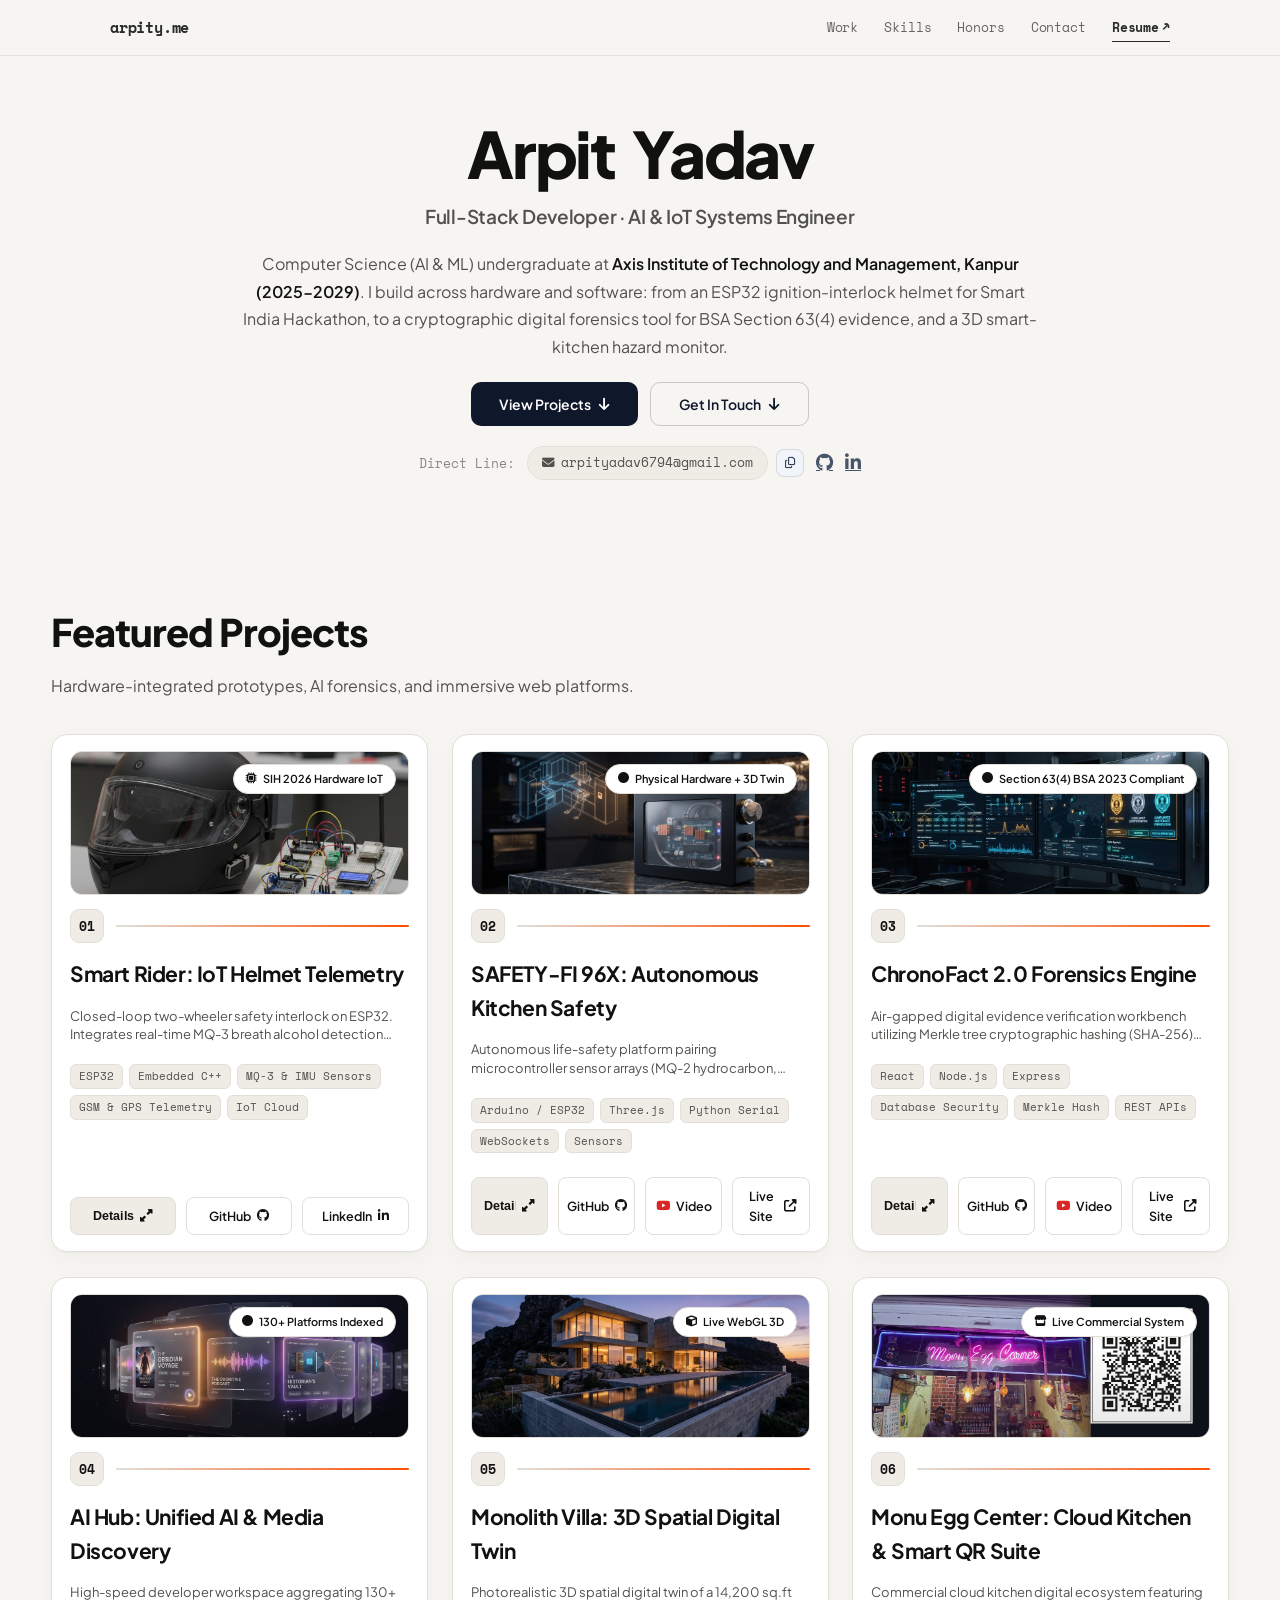
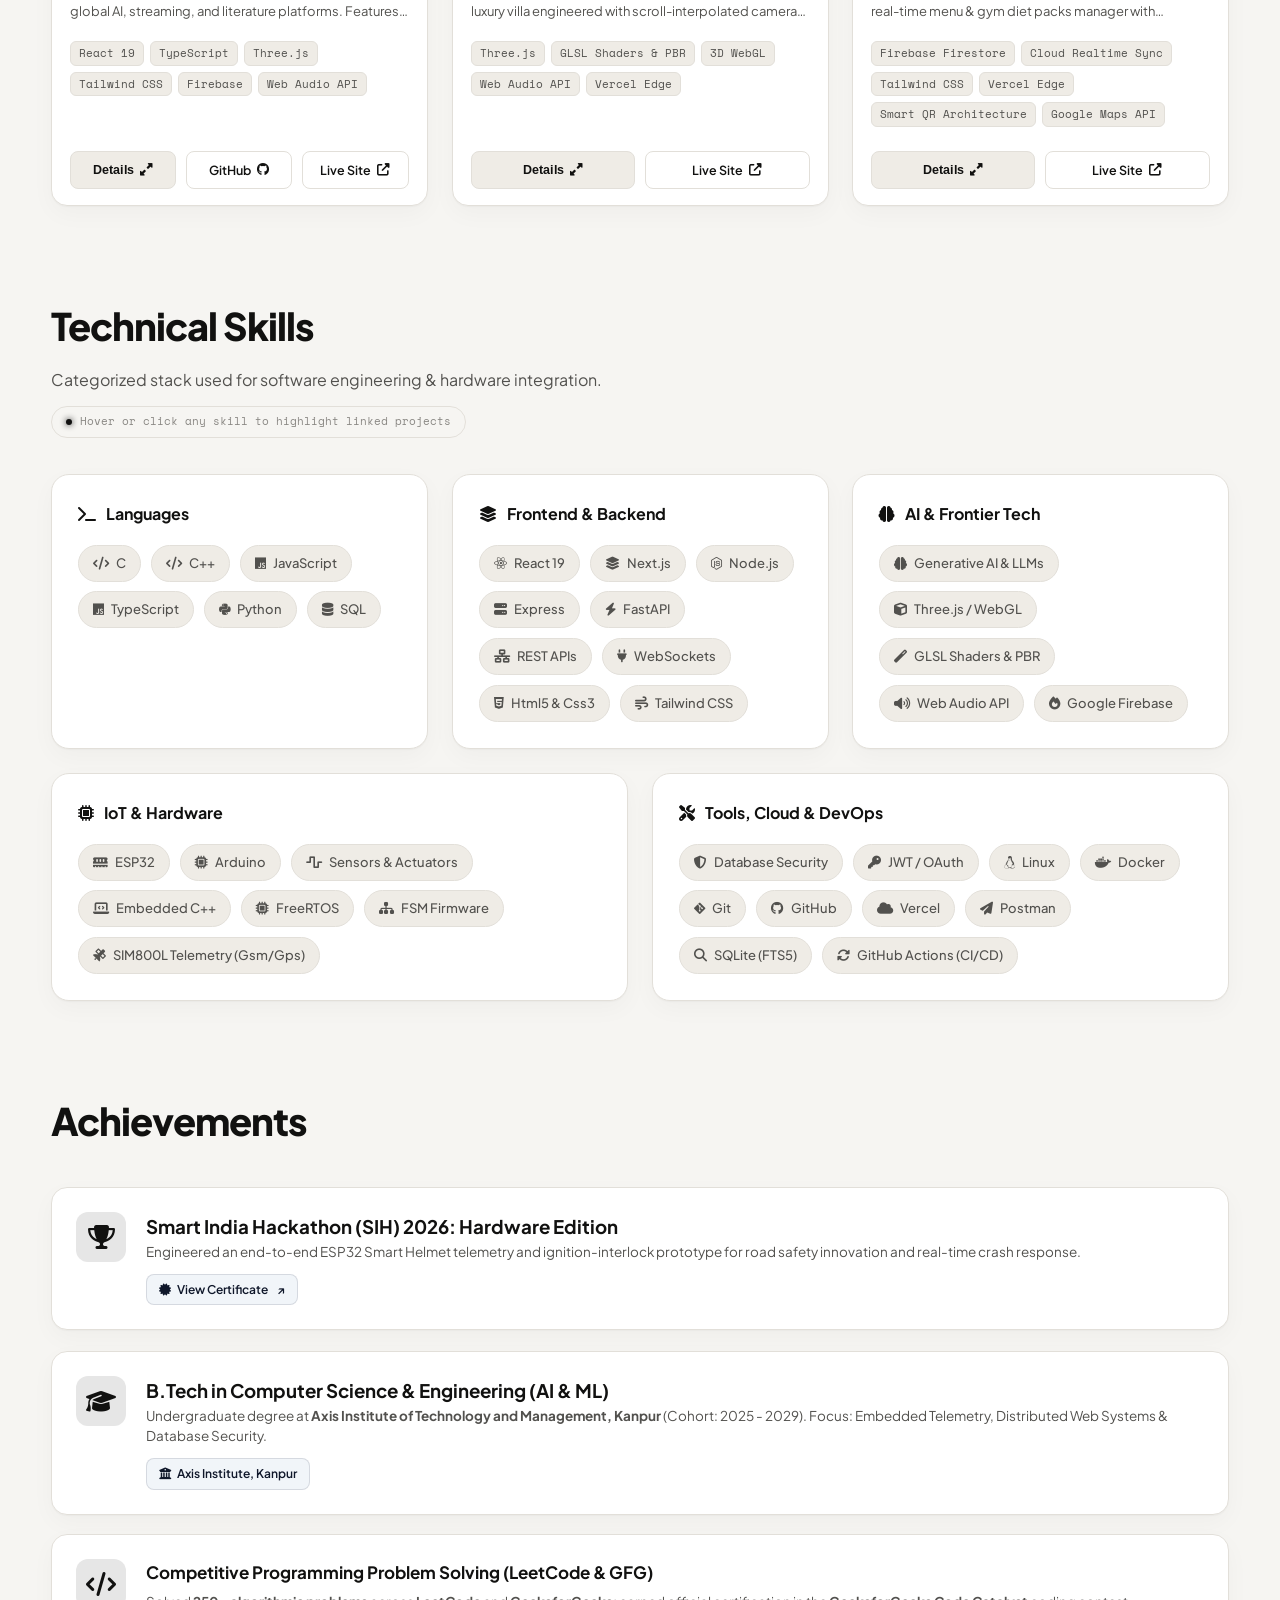
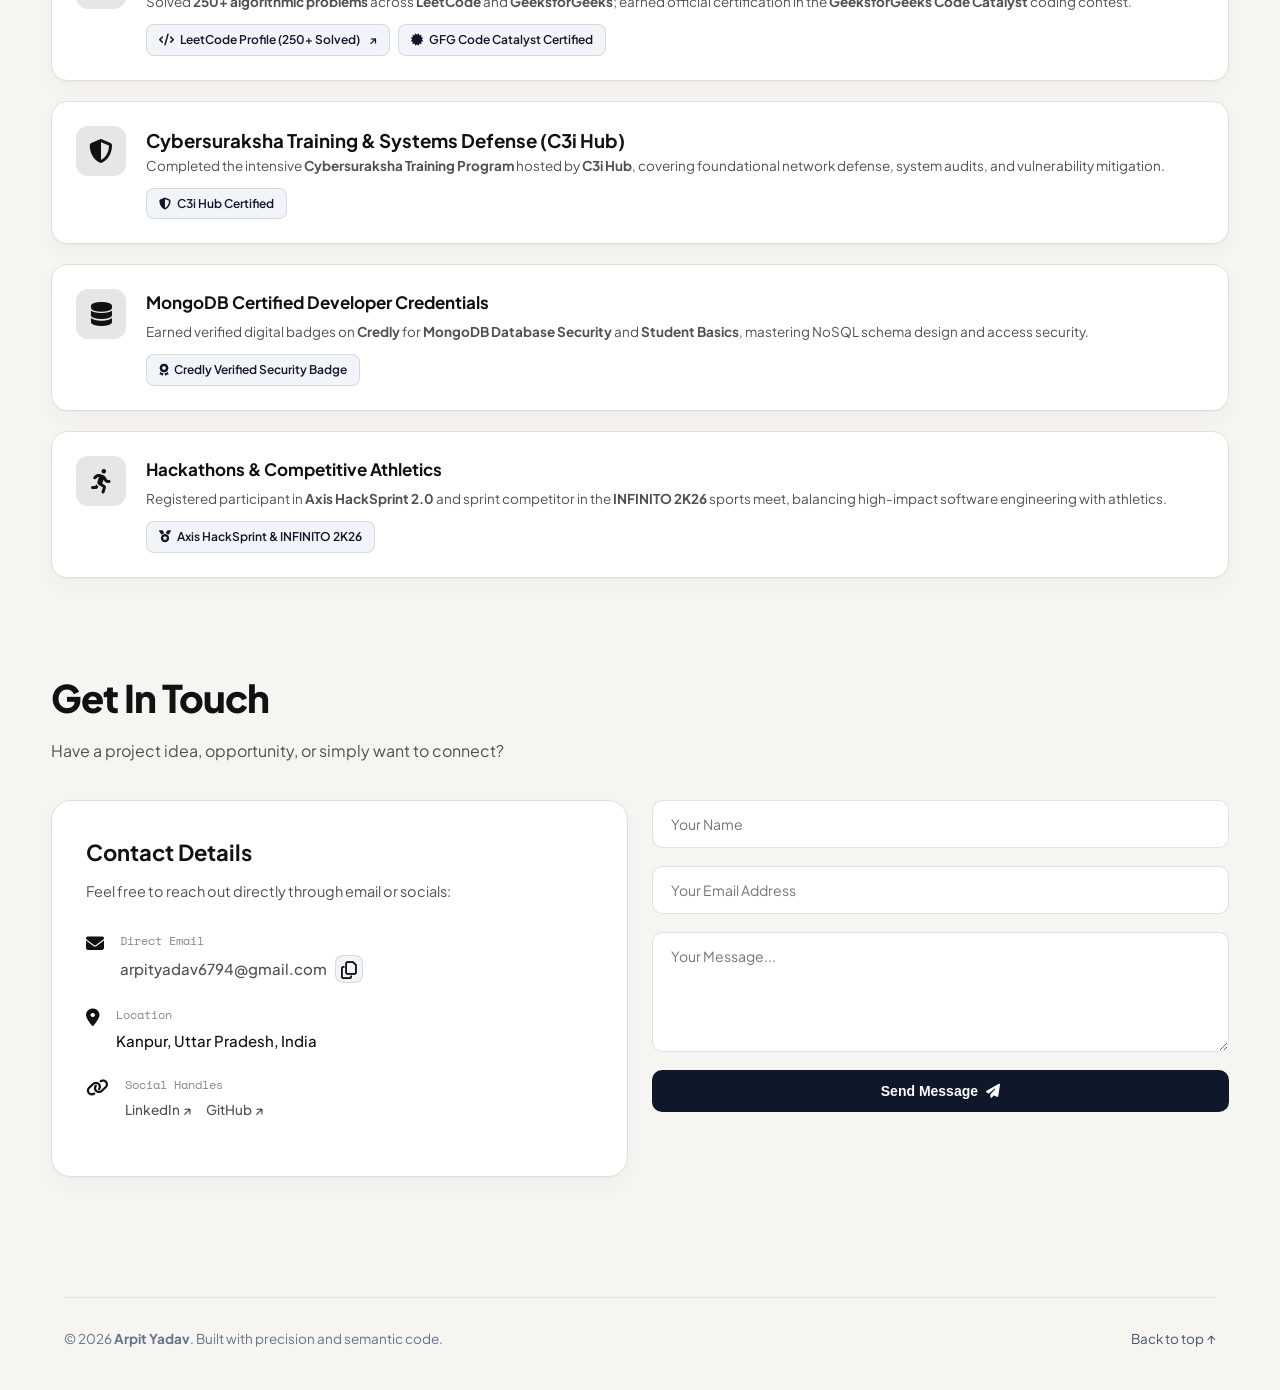
==== index.html @ 1362cd1b "fix(seo): align favicons and logo metadata with Google Search snippet specifications" ====
<!DOCTYPE html>

<!--

   Copyright 2026 Arpit Yadav (https://arpity.me)

   Licensed under the Apache License, Version 2.0 (the "License");

   you may not use this file except in compliance with the License.

   You may obtain a copy of the License at http://www.apache.org/licenses/LICENSE-2.0

<!--

   ======================================================================

   👋 ARPIT'S PORTFOLIO CODE MAP (YAHAN SE AAP KUCH BHI EDIT KAR SAKTE HO):

   ======================================================================

   1. <head>            : Google SEO, Title, Favicon, Fonts (Line 10-75)

   2. Preloader         : Loading screen animation (Line 76-88)

   3. Header / Navbar   : Top Menu, Logo, Dark/Light Mode Toggle, Resume Button (Line 90-140)

   4. Hero Section      : Main Intro "Hi, I'm Arpit Yadav" & Interactive Studio (Line 153-394)

   5. Projects Section  : Aapke 6 Featured Projects ke cards (Line 396-568)

   6. Skills Section    : Interactive Stack / Capabilities (Line 570-618)

   7. About Section     : Bio, Photo, Education & Core Principles (Line 620-664)

   8. Achievements      : SIH Hackathon & Certifications (Line 666-694)

   9. Contact Section   : Email, Phone, Socials & Contact Form (Line 696-745)

   10. Footer           : Bottom Copyright & Back-to-Top (Line 747-766)

   11. Modals & Scripts : Project Detail Popups & JS Links (Line 768-795)

   ======================================================================

-->

<html lang="en" data-mode="light">

<head>

    <meta charset="UTF-8">

    <meta name="viewport" content="width=device-width, initial-scale=1.0">

    <title>Arpit Yadav | Full Stack Developer, AI &amp; IoT Systems Engineer</title>

    

    <!-- Favicon & Brand Icons (Architectural AY Monogram - Google Search & Multi-DPI Standard) -->
    <link rel="icon" href="/favicon.ico" sizes="48x48">
    <link rel="icon" type="image/png" sizes="192x192" href="/icon-192x192.png">
    <link rel="icon" type="image/png" sizes="96x96" href="/icon-96x96.png">
    <link rel="icon" type="image/png" sizes="48x48" href="/icon-48x48.png">
    <link rel="icon" type="image/png" sizes="32x32" href="/favicon-32x32.png">
    <link rel="icon" type="image/png" sizes="16x16" href="/favicon-16x16.png">
    <link rel="apple-touch-icon" sizes="180x180" href="/apple-touch-icon.png">
    <link rel="shortcut icon" href="/favicon.ico">
    <link rel="manifest" href="/site.webmanifest">

    <meta name="theme-color" content="#0A0A0B">



    <!-- Google SEO & Metadata -->

    <meta name="description" content="Official engineering portfolio of Arpit Yadav (arpity.me), Full Stack Developer & AI/IoT Systems Engineer. Specializing in high-performance web systems, SIH 2026 Smart Helmet, ChronoFact 2.0 Forensics, and Three.js 3D Digital Twins.">

    <meta name="keywords" content="Arpit Yadav, arpity.me, Full Stack Developer, AI Systems, IoT Systems Engineer, Smart Helmet SIH, ChronoFact Forensics, Three.js Digital Twin, React 19, ESP32, Embedded C++, Web Audio API, WebSockets, REST APIs">

    <meta name="author" content="Arpit Yadav">

    <meta name="robots" content="index, follow">

    <link rel="canonical" href="https://arpity.me/">

    <meta name="google-site-verification" content="google29457da30806de7f">



    <!-- Open Graph / LinkedIn & Social Preview -->

    <meta property="og:type" content="website">

    <meta property="og:url" content="https://arpity.me/">

    <meta property="og:site_name" content="arpity.me · Arpit Yadav Engineering Portfolio">

    <meta property="og:title" content="Arpit Yadav | Full Stack Developer, AI &amp; IoT Systems Engineer">

    <meta property="og:description" content="Explore live production systems: SIH 2026 Smart Helmet telemetry, ChronoFact 2.0 Merkle forensics, Three.js 3D Digital Twins, and procedural Web Audio engine.">

    <meta property="og:image" content="https://arpity.me/assets/profile.jpg">



    <!-- Twitter Card -->

    <meta name="twitter:card" content="summary_large_image">

    <meta name="twitter:title" content="Arpit Yadav | Full Stack Developer, AI &amp; IoT Systems Engineer">

    <meta name="twitter:description" content="Explore live production systems: SIH 2026 Smart Helmet telemetry, ChronoFact 2.0 Merkle forensics, Three.js 3D Digital Twins, and procedural Web Audio engine.">

    <meta name="twitter:image" content="https://arpity.me/assets/profile.jpg">



    <!-- Google Structured Data (JSON-LD) for Search Rich Results -->

    <script type="application/ld+json">

    {

      "@context": "https://schema.org",

      "@type": "Person",

      "name": "Arpit Yadav",

      "url": "https://arpity.me/",

      "image": "https://arpity.me/assets/profile.jpg",
      "logo": "https://arpity.me/icon-512x512.png",

      "jobTitle": "Full Stack Developer & IoT Enthusiast",

      "worksFor": {

        "@type": "Organization",

        "name": "Axis Institute of Technology and Management"

      },

      "sameAs": [

        "https://www.linkedin.com/in/arpit-yadav-944983309/",

        "https://github.com/arpityadav626"

      ],

      "knowsAbout": ["Full Stack Web Development", "IoT", "Arduino", "ESP32", "Python", "React", "JavaScript", "C++"]

    }

    </script>

    

    <!-- Google Fonts & Font Awesome Icons -->

    <link rel="preconnect" href="https://fonts.googleapis.com">

    <link rel="preconnect" href="https://fonts.gstatic.com" crossorigin>

    <link href="https://fonts.googleapis.com/css2?family=Plus+Jakarta+Sans:wght@300;400;500;600;700;800&family=Space+Mono:wght@400;700&display=swap" rel="stylesheet">

    <link rel="stylesheet" href="https://cdnjs.cloudflare.com/ajax/libs/font-awesome/6.4.0/css/all.min.css">

    

    <link rel="stylesheet" href="style.css?v=2026.20">

</head>

<body class="light-theme" data-mode="light">

    <!-- 0. High-End Editorial Intro Preloader -->

    <div id="intro-preloader" class="intro-preloader" aria-hidden="true">

        <div class="preloader-backdrop"></div>

        <div class="preloader-title-wrap">

            <h1 class="preloader-headline" aria-label="Arpit Yadav">

                <span class="preloader-part preloader-left">Arpit</span>

                <span class="preloader-part preloader-right">Yadav</span>

            </h1>

        </div>

    </div>





    <!-- 0. Skiper 71: Subpixel Scroll Progress Indicator -->

    <div class="scroll-progress-line" id="scroll-progress-line" aria-hidden="true"></div>



    <!-- 1. Flat Minimal Awwwards Header -->

    <header class="header">

        <div class="header-inner">

            <a href="#home" class="brand-link">arpity.me</a>



            <nav class="navbar" id="navbar">

                <a href="#projects" class="nav-link">Work</a>

                <a href="#skills" class="nav-link">Skills</a>

                <a href="#achievements" class="nav-link">Honors</a>

                <a href="#contact" class="nav-link">Contact</a>

                

                <a href="assets/Arpit_Yadav_Resume_Latest.pdf?v=2026.5" target="_blank" rel="noopener noreferrer" class="nav-link nav-resume-link">Resume ↗</a>

            </nav>



            <div class="menu-toggle" id="menu-toggle" aria-label="Toggle Navigation"><i class="fas fa-bars"></i></div>

        </div>

    </header>



    <main>

        <!-- 2. Minimalist Editorial Hero (Tight Centered Container) -->

        <section class="hero hero-editorial" id="home">

            <span id="about" class="section-anchor" aria-hidden="true"></span>

            <div class="hero-ambient-backdrop" aria-hidden="true"></div>



            <div class="hero-editorial-wrap">

                <h1 class="hero-title hero-headline-converge" aria-label="Arpit Yadav">

                    <span class="headline-part headline-left">Arpit</span><span class="headline-part headline-right">Yadav</span>

                </h1>

                <h2 class="hero-subtitle hero-anim-item" style="--anim-order: 2">

                    Full-Stack Developer · AI &amp; IoT Systems Engineer

                </h2>



                <div class="hero-bio-container hero-anim-item" style="--anim-order: 3">

                    <p class="hero-bio-lead">

                        Computer Science (AI &amp; ML) undergraduate at <strong>Axis Institute of Technology and Management, Kanpur (2025-2029)</strong>. I build across hardware and software: from an ESP32 ignition-interlock helmet for Smart India Hackathon, to a cryptographic digital forensics tool for BSA Section 63(4) evidence, and a 3D smart-kitchen hazard monitor.

                    </p>

                </div>



                <div class="hero-actions hero-anim-item" style="--anim-order: 4">

                    <a href="#projects" class="btn btn-primary sound-hover ripple-btn">View Projects <i class="fas fa-arrow-down"></i></a>

                    <a href="#contact" class="btn btn-outline sound-hover ripple-btn">Get In Touch <i class="fas fa-arrow-down"></i></a>

                </div>



                <div class="social-bar hero-anim-item" style="--anim-order: 5">

                    <span class="social-label">Direct Line:</span>

                    <div class="email-copy-wrap">

                        <a href="mailto:arpityadav6794@gmail.com" class="social-pill-link sound-hover" title="Email Arpit">

                            <i class="fas fa-envelope"></i> arpityadav6794@gmail.com

                        </a>

                        <button type="button" class="copy-email-btn sound-hover" id="hero-copy-email-btn" title="Copy email address" aria-label="Copy email address">

                            <i class="far fa-copy" id="hero-copy-email-icon"></i>

                            <span class="copy-toast-bubble" id="hero-copy-toast-bubble">Copied!</span>

                        </button>

                    </div>

                    <a href="https://github.com/arpityadav626" target="_blank" rel="noopener noreferrer" class="social-link sound-hover" title="GitHub Profile"><i class="fab fa-github"></i></a>

                    <a href="https://www.linkedin.com/in/arpit-yadav-944983309/" target="_blank" rel="noopener noreferrer" class="social-link sound-hover" title="LinkedIn Profile"><i class="fab fa-linkedin-in"></i></a>

                </div>

            </div>

        </section>



        <!-- ========================================================

             🟢 SECTION 3: FEATURED PROJECTS (Aapke 6 Main Projects)

             Har project ka card yahan hai:

             - 01: Smart Helmet (SIH Hardware)

             - 02: Smart Kitchen (Arduino + 3D Twin)

             - 03: ChronoFact (Cyber Forensic)

             - 04: AI Hub (arpit.fun Media Discovery)

             - 05: Monolith Villa (Apex Intelligence 3D ArchViz)

             - 06: Monu Egg Center (Cloud Kitchen & QR Suite)

             ======================================================== -->

        <section class="section projects-section" id="projects" aria-label="Featured Projects">

            <div class="section-header">

                <h2 class="section-title">Featured Projects</h2>

                <p class="section-desc">Hardware-integrated prototypes, AI forensics, and immersive web platforms.</p>

            </div>



            <div class="projects-grid">

                <div class="project-card card-sih" data-project="smart-helmet" data-skills="arduino esp32 sensors cpp embedded-c c linux iot gsm-gps fsm freertos">

                                                                

                <div class="card-visual-slot">

                <div class="card-visual-inner">

                <img src="assets/smart-helmet-prototype.jpg" alt="Smart Helmet Telemetry Prototype" class="card-preview-img" loading="lazy">

                <div class="card-visual-overlay"></div>

                <span class="badge sih-badge visual-badge"><i class="fas fa-microchip"></i> SIH 2026 Hardware IoT</span>

                </div>

                </div>

                

                <div class="card-step-row">

                <div class="card-step-badge">01</div>

                <div class="card-step-line" aria-hidden="true"></div>

                </div>

                

                <div class="card-info-slot">

                <h3 class="project-title">Smart Rider: IoT Helmet Telemetry</h3>

                <p class="project-summary">

                Closed-loop two-wheeler safety interlock on ESP32. Integrates real-time MQ-3 breath alcohol detection with ignition cutoff, capacitive helmet-wear verification, and an MPU-6050 6-axis IMU triggering instant GSM/GPS SMS crash coordinates.

                </p>

                <div class="tech-stack-pills">

                <span data-skill="esp32">ESP32</span>

                <span data-skill="embedded-c">Embedded C++</span>

                <span data-skill="sensors">MQ-3 &amp; IMU Sensors</span>

                <span data-skill="gsm-gps">GSM &amp; GPS Telemetry</span>

                <span>IoT Cloud</span>

                </div>

                <div class="card-links">

                <button class="card-btn primary sound-hover ripple-btn open-modal-btn" data-project="smart-helmet">

                Details <i class="fas fa-expand-alt"></i>

                </button>

                <a href="https://github.com/arpityadav626/smart-helmet" target="_blank" class="card-btn outline sound-hover ripple-btn">

                GitHub <i class="fab fa-github"></i>

                </a>

                <a href="https://www.linkedin.com/in/arpit-yadav-944983309/details/projects/" target="_blank" class="card-btn outline sound-hover ripple-btn">

                LinkedIn <i class="fab fa-linkedin-in"></i>

                </a>

                </div>

                </div>

                </div>



                <div class="project-card card-kitchen" data-project="smart-kitchen" data-skills="arduino esp32 sensors cpp python c microcontrollers threejs websockets rest-api gsm-gps fsm freertos postman">

                                                                

                <div class="card-visual-slot">

                <div class="card-visual-inner">

                <img src="assets/smart-kitchen-prototype.jpg" alt="SAFETY-FI 96X Prototype" class="card-preview-img" loading="lazy">

                <div class="card-visual-overlay"></div>

                <span class="badge live-badge visual-badge"><i class="fas fa-circle"></i> Physical Hardware + 3D Twin</span>

                </div>

                </div>

                

                <div class="card-step-row">

                <div class="card-step-badge">02</div>

                <div class="card-step-line" aria-hidden="true"></div>

                </div>

                

                <div class="card-info-slot">

                <h3 class="project-title">SAFETY-FI 96X: Autonomous Kitchen Safety</h3>

                <p class="project-summary">

                Autonomous life-safety platform pairing microcontroller sensor arrays (MQ-2 hydrocarbon, optical flame, DHT11) with an interactive Three.js 3D cooktop digital twin. Automates sub-second relay solenoid shutoffs and SIM800L cellular alerts.

                </p>

                <div class="tech-stack-pills">

                <span data-skill="arduino">Arduino / ESP32</span>

                <span data-skill="threejs">Three.js</span>

                <span data-skill="python">Python Serial</span>

                <span data-skill="websockets">WebSockets</span>

                <span data-skill="sensors">Sensors</span>

                </div>

                <div class="card-links">

                <button class="card-btn primary sound-hover ripple-btn open-modal-btn" data-project="smart-kitchen">

                Details <i class="fas fa-expand-alt"></i>

                </button>

                <a href="https://github.com/arpityadav626/smart-kitchen" target="_blank" class="card-btn outline sound-hover ripple-btn">

                GitHub <i class="fab fa-github"></i>

                </a>

                <a href="https://youtu.be/pivb5MaotJo" target="_blank" class="card-btn youtube-btn sound-hover ripple-btn" title="Watch Walkthrough on YouTube">

                <i class="fab fa-youtube"></i> Video

                </a>

                <a href="https://arpityadav626.github.io/smart-kitchen/" target="_blank" class="card-btn outline sound-hover ripple-btn">

                Live Site <i class="fas fa-external-link-alt"></i>

                </a>

                </div>

                </div>

                </div>



                <div class="project-card card-chronofact" data-project="chronofact" data-skills="python fastapi js html-css tailwind git github react nodejs express merkle rest-api docker linux db-security jwt-auth sql sqlite postman cicd">

                                                                

                <div class="card-visual-slot">

                <div class="card-visual-inner">

                <img src="assets/chronofact-preview.jpg" alt="ChronoFact 2.0 Preview" class="card-preview-img" loading="lazy">

                <div class="card-visual-overlay"></div>

                <span class="badge live-badge visual-badge"><i class="fas fa-circle"></i> Section 63(4) BSA 2023 Compliant</span>

                </div>

                </div>

                

                <div class="card-step-row">

                <div class="card-step-badge">03</div>

                <div class="card-step-line" aria-hidden="true"></div>

                </div>

                

                <div class="card-info-slot">

                <h3 class="project-title">ChronoFact 2.0 Forensics Engine</h3>

                <p class="project-summary">

                Air-gapped digital evidence verification workbench utilizing Merkle tree cryptographic hashing (SHA-256) for immutable evidentiary audit trails, cross-source quote verification, and automated court-admissible BSA Section 63(4) statutory certificates.

                </p>

                <div class="tech-stack-pills">

                <span data-skill="react">React</span>

                <span data-skill="nodejs">Node.js</span>

                <span data-skill="express">Express</span>

                <span data-skill="db-security">Database Security</span>

                <span data-skill="merkle">Merkle Hash</span>

                <span data-skill="rest-api">REST APIs</span>

                </div>

                <div class="card-links">

                <button class="card-btn primary sound-hover ripple-btn open-modal-btn" data-project="chronofact">

                Details <i class="fas fa-expand-alt"></i>

                </button>

                <a href="https://github.com/arpityadav626/chronofact" target="_blank" class="card-btn outline sound-hover ripple-btn">

                GitHub <i class="fab fa-github"></i>

                </a>

                <a href="https://youtu.be/J8VqyTlGd5w" target="_blank" class="card-btn youtube-btn sound-hover ripple-btn" title="Watch 3-Minute Walkthrough on YouTube">

                <i class="fab fa-youtube"></i> Video

                </a>

                <a href="https://arpityadav626.github.io/chronofact/" target="_blank" class="card-btn outline sound-hover ripple-btn">

                Live Site <i class="fas fa-external-link-alt"></i>

                </a>

                </div>

                </div>

                </div>



                <div class="project-card card-aihub" data-project="ai-hub" data-skills="ai react typescript js tailwind threejs web-audio firebase github jwt-auth websockets nextjs cicd">

                                                                

                <div class="card-visual-slot">

                <div class="card-visual-inner">

                <img src="assets/ai-hub-preview.jpg" alt="AI Hub Preview" class="card-preview-img" loading="lazy">

                <div class="card-visual-overlay"></div>

                <span class="badge live-badge visual-badge"><i class="fas fa-circle"></i> 130+ Platforms Indexed</span>

                </div>

                </div>

                

                <div class="card-step-row">

                <div class="card-step-badge">04</div>

                <div class="card-step-line" aria-hidden="true"></div>

                </div>

                

                <div class="card-info-slot">

                <h3 class="project-title">AI Hub: Unified AI &amp; Media Discovery</h3>

                <p class="project-summary">

                High-speed developer workspace aggregating 130+ global AI, streaming, and literature platforms. Features interactive Three.js 3D spatial node navigation, zero-latency search indexing, in-app 4K viewport, and ambient Web Audio synthesizer.

                </p>

                <div class="tech-stack-pills">

                <span data-skill="react">React 19</span>

                <span data-skill="typescript">TypeScript</span>

                <span data-skill="threejs">Three.js</span>

                <span data-skill="tailwind">Tailwind CSS</span>

                <span data-skill="firebase">Firebase</span>

                <span data-skill="web-audio">Web Audio API</span>

                </div>

                <div class="card-links">

                <button class="card-btn primary sound-hover ripple-btn open-modal-btn" data-project="ai-hub">

                Details <i class="fas fa-expand-alt"></i>

                </button>

                <a href="https://github.com/arpityadav626/arpit.fun" target="_blank" class="card-btn outline sound-hover ripple-btn">

                GitHub <i class="fab fa-github"></i>

                </a>

                <a href="https://arpit-fun.web.app/" target="_blank" class="card-btn outline sound-hover ripple-btn">

                Live Site <i class="fas fa-external-link-alt"></i>

                </a>

                </div>

                </div>

                </div>



                <div class="project-card card-monolith" data-project="monolith-villa" data-skills="threejs web-audio shaders js vercel html-css">

                                                                

                <div class="card-visual-slot">

                <div class="card-visual-inner">

                <img src="assets/monolith-villa-preview.jpg" alt="Monolith Villa Preview" class="card-preview-img" loading="lazy">

                <div class="card-visual-overlay"></div>

                <span class="badge live-badge visual-badge"><i class="fas fa-cube"></i> Live WebGL 3D</span>

                </div>

                </div>

                

                <div class="card-step-row">

                <div class="card-step-badge">05</div>

                <div class="card-step-line" aria-hidden="true"></div>

                </div>

                

                <div class="card-info-slot">

                <h3 class="project-title">Monolith Villa: 3D Spatial Digital Twin</h3>

                <p class="project-summary">

                Photorealistic 3D spatial digital twin of a 14,200 sq.ft luxury villa engineered with scroll-interpolated camera splines, spatial HUD matrix projection, and procedural ambient audio.

                </p>

                <div class="tech-stack-pills">

                <span data-skill="threejs">Three.js</span>

                <span data-skill="shaders">GLSL Shaders &amp; PBR</span>

                <span>3D WebGL</span>

                <span data-skill="web-audio">Web Audio API</span>

                <span data-skill="vercel">Vercel Edge</span>

                </div>

                <div class="card-links">

                <button class="card-btn primary sound-hover ripple-btn open-modal-btn" data-project="monolith-villa">

                Details <i class="fas fa-expand-alt"></i>

                </button>

                <a href="https://monolith-villa.vercel.app/" target="_blank" class="card-btn outline sound-hover ripple-btn">

                Live Site <i class="fas fa-external-link-alt"></i>

                </a>

                </div>

                </div>

                </div>



                <div class="project-card card-monu" data-project="monu-egg-center" data-skills="firebase js tailwind vercel html-css sql nextjs">

                                                                

                <div class="card-visual-slot">

                <div class="card-visual-inner">

                <img src="assets/monu-egg-center-preview.jpg" alt="Monu Egg Center Cloud Kitchen & Smart QR Suite Preview" class="card-preview-img" loading="lazy">

                <div class="card-visual-overlay"></div>

                <span class="badge live-badge visual-badge"><i class="fas fa-store"></i> Live Commercial System</span>

                </div>

                </div>

                

                <div class="card-step-row">

                <div class="card-step-badge">06</div>

                <div class="card-step-line" aria-hidden="true"></div>

                </div>

                

                <div class="card-info-slot">

                <h3 class="project-title">Monu Egg Center: Cloud Kitchen &amp; Smart QR Suite</h3>

                <p class="project-summary">

                Commercial cloud kitchen digital ecosystem featuring real-time menu &amp; gym diet packs manager with Firebase Firestore sync, Google review rating funnel with automated clipboard injection, and print-ready digital table QR standees.

                </p>

                <div class="tech-stack-pills">

                <span data-skill="firebase">Firebase Firestore</span>

                <span data-skill="js">Cloud Realtime Sync</span>

                <span data-skill="tailwind">Tailwind CSS</span>

                <span data-skill="vercel">Vercel Edge</span>

                <span>Smart QR Architecture</span>

                <span>Google Maps API</span>

                </div>

                <div class="card-links">

                <button class="card-btn primary sound-hover ripple-btn open-modal-btn" data-project="monu-egg-center">

                Details <i class="fas fa-expand-alt"></i>

                </button>

                <a href="https://monu-egg-center.vercel.app/" target="_blank" class="card-btn outline sound-hover ripple-btn">

                Live Site <i class="fas fa-external-link-alt"></i>

                </a>

                </div>

                </div>

                </div>



            </div>

        </section>



        <!-- ========================================================

             🟢 SECTION 4: TECHNICAL SKILLS (Aapke Saare Technical Skills)

             - Languages (C, C++, JS, TS, Python)

             - Frontend & Backend (React, Node, Express, Tailwind)

             - 3D & Graphics (Three.js, GLSL Shaders, Web Audio)

             - IoT & Hardware (ESP32, Arduino, Sensors)

             - Tools & Databases (Git, GitHub, Vercel, Linux)

             ======================================================== -->

        <section class="section skills-section" id="skills">

            <div class="section-header">

                <h2 class="section-title">Technical Skills</h2>

                <p class="section-desc">Categorized stack used for software engineering & hardware integration.</p>

                <div class="skills-interactive-hint" id="skills-interactive-hint">

                    <span class="hint-pulse"></span> <span id="hint-text">Hover or click any skill to highlight linked projects</span>

                </div>

            </div>



            <div class="skills-categories-grid">

                

                <div class="skill-category-card">

                    <div class="category-title"><i class="fas fa-terminal"></i> Languages</div>

                    <div class="pill-group">

                        <span class="skill-pill sound-hover" data-skill="c"><i class="fas fa-code"></i> C</span>

                        <span class="skill-pill sound-hover" data-skill="cpp"><i class="fas fa-code"></i> C++</span>

                        <span class="skill-pill sound-hover" data-skill="js"><i class="fab fa-js"></i> JavaScript</span>

                        <span class="skill-pill sound-hover" data-skill="typescript"><i class="fab fa-js"></i> TypeScript</span>

                        <span class="skill-pill sound-hover" data-skill="python"><i class="fab fa-python"></i> Python</span>

                          <span class="skill-pill sound-hover" data-skill="sql"><i class="fas fa-database"></i> SQL</span>

                    </div>

                </div>



                <div class="skill-category-card">

                    <div class="category-title"><i class="fas fa-layer-group"></i> Frontend & Backend</div>

                    <div class="pill-group">

                        <span class="skill-pill sound-hover" data-skill="react"><i class="fab fa-react"></i> React 19</span>

                          <span class="skill-pill sound-hover" data-skill="nextjs"><i class="fas fa-layer-group"></i> Next.js</span>

                        <span class="skill-pill sound-hover" data-skill="nodejs"><i class="fab fa-node-js"></i> Node.js</span>

                        <span class="skill-pill sound-hover" data-skill="express"><i class="fas fa-server"></i> Express</span>

                          <span class="skill-pill sound-hover" data-skill="fastapi"><i class="fas fa-bolt"></i> FastAPI</span>

                        <span class="skill-pill sound-hover" data-skill="rest-api"><i class="fas fa-network-wired"></i> REST APIs</span>

                        <span class="skill-pill sound-hover" data-skill="websockets"><i class="fas fa-plug"></i> WebSockets</span>

                        <span class="skill-pill sound-hover" data-skill="html-css"><i class="fab fa-html5"></i> Html5 &amp; Css3</span>

                        <span class="skill-pill sound-hover" data-skill="tailwind"><i class="fas fa-wind"></i> Tailwind CSS</span>

                    </div>

                </div>



                <div class="skill-category-card">

                    <div class="category-title"><i class="fas fa-brain"></i> AI &amp; Frontier Tech</div>

                    <div class="pill-group">

                        <span class="skill-pill sound-hover" data-skill="ai"><i class="fas fa-brain"></i> Generative AI &amp; LLMs</span>

                        <span class="skill-pill sound-hover" data-skill="threejs"><i class="fas fa-cube"></i> Three.js / WebGL</span>

                        <span class="skill-pill sound-hover" data-skill="shaders"><i class="fas fa-magic"></i> GLSL Shaders &amp; PBR</span>

                        <span class="skill-pill sound-hover" data-skill="web-audio"><i class="fas fa-volume-up"></i> Web Audio API</span>

                        <span class="skill-pill sound-hover" data-skill="firebase"><i class="fas fa-fire"></i> Google Firebase</span>

                    </div>

                </div>



                <div class="skill-category-card">

                    <div class="category-title"><i class="fas fa-microchip"></i> IoT &amp; Hardware</div>

                    <div class="pill-group">

                        <span class="skill-pill sound-hover" data-skill="esp32"><i class="fas fa-memory"></i> ESP32</span>

                        <span class="skill-pill sound-hover" data-skill="arduino"><i class="fas fa-microchip"></i> Arduino</span>

                        <span class="skill-pill sound-hover" data-skill="sensors"><i class="fas fa-wave-square"></i> Sensors &amp; Actuators</span>

                        <span class="skill-pill sound-hover" data-skill="embedded-c"><i class="fas fa-laptop-code"></i> Embedded C++</span>

                          <span class="skill-pill sound-hover" data-skill="freertos"><i class="fas fa-microchip"></i> FreeRTOS</span>

                          <span class="skill-pill sound-hover" data-skill="fsm"><i class="fas fa-sitemap"></i> FSM Firmware</span>

                          <span class="skill-pill sound-hover" data-skill="gsm-gps"><i class="fas fa-satellite"></i> SIM800L Telemetry (Gsm/Gps)</span>

                    </div>

                </div>



                <div class="skill-category-card">

                    <div class="category-title"><i class="fas fa-tools"></i> Tools, Cloud &amp; DevOps</div>

                    <div class="pill-group">

                                                <span class="skill-pill sound-hover" data-skill="db-security"><i class="fas fa-shield-alt"></i> Database Security</span>

                        <span class="skill-pill sound-hover" data-skill="jwt-auth"><i class="fas fa-key"></i> JWT / OAuth</span>

                        <span class="skill-pill sound-hover" data-skill="linux"><i class="fab fa-linux"></i> Linux</span>

                        <span class="skill-pill sound-hover" data-skill="docker"><i class="fab fa-docker"></i> Docker</span>

                        <span class="skill-pill sound-hover" data-skill="git"><i class="fab fa-git-alt"></i> Git</span>

                        <span class="skill-pill sound-hover" data-skill="github"><i class="fab fa-github"></i> GitHub</span>

                        <span class="skill-pill sound-hover" data-skill="vercel"><i class="fas fa-cloud"></i> Vercel</span>

                        <span class="skill-pill sound-hover" data-skill="postman"><i class="fas fa-paper-plane"></i> Postman</span>

                          <span class="skill-pill sound-hover" data-skill="sqlite"><i class="fas fa-search"></i> SQLite (FTS5)</span>

                          <span class="skill-pill sound-hover" data-skill="cicd"><i class="fas fa-sync-alt"></i> GitHub Actions (CI/CD)</span>

                    </div>

                </div>



            </div>

        </section>



        <!-- ========================================================

             🟢 SECTION 3: ACHIEVEMENTS & MILESTONES (Hackathon & Certificates)

             - Smart India Hackathon (SIH) Participant

             - Competitive Programming & Problem Solving (C/C++)

             - Technical Certifications & Badges

             - B.Tech CSE (AI & ML) at Axis Institute

             ======================================================== -->

        <section class="section achievements-section" id="achievements">

            <div class="section-header">

                <h2 class="section-title">Achievements</h2>

            </div>



            <div class="achievements-container">

                <div class="achievement-item">

                    <div class="achieve-icon"><i class="fas fa-trophy"></i></div>

                    <div class="achieve-content">

                        <h3>Smart India Hackathon (SIH) 2026: Hardware Edition</h3>

                        <p>Engineered an end-to-end ESP32 Smart Helmet telemetry and ignition-interlock prototype for road safety innovation and real-time crash response.</p>

                        <div class="achieve-links">

                            <a href="assets/sih-certificate.jpg" target="_blank" class="achieve-link sound-hover"><i class="fas fa-certificate"></i> View Certificate ↗</a>

                        </div>

                    </div>

                </div>

                <div class="achievement-item">

                    <div class="achieve-icon"><i class="fas fa-graduation-cap"></i></div>

                    <div class="achieve-content">

                        <h3>B.Tech in Computer Science &amp; Engineering (AI &amp; ML)</h3>

                        <p>Undergraduate degree at <strong>Axis Institute of Technology and Management, Kanpur</strong> (Cohort: 2025 - 2029). Focus: Embedded Telemetry, Distributed Web Systems &amp; Database Security.</p>

                        <div class="achieve-links">

                            <span class="achieve-link sound-hover" style="cursor:default;"><i class="fas fa-university"></i> Axis Institute, Kanpur</span>

                        </div>

                    </div>

                </div>

                <div class="achievement-item">

                    <div class="achieve-icon"><i class="fas fa-code"></i></div>

                    <div class="achieve-content">

                        <h4>Competitive Programming Problem Solving (LeetCode &amp; GFG)</h4>

                        <p>Solved <strong>250+ algorithmic problems</strong> across <strong>LeetCode</strong> and <strong>GeeksforGeeks</strong>; earned official certification in the <strong>GeeksforGeeks Code Catalyst</strong> coding contest.</p>

                        <div class="achieve-links">

                            <a href="https://leetcode.com/u/arpityadav626/" target="_blank" rel="noopener noreferrer" class="achieve-link sound-hover"><i class="fas fa-code"></i> LeetCode Profile (250+ Solved) ↗</a>

                            <span class="achieve-link sound-hover" style="cursor:default;"><i class="fas fa-certificate"></i> GFG Code Catalyst Certified</span>

                        </div>

                    </div>

                </div>

                <div class="achievement-item">

                    <div class="achieve-icon"><i class="fas fa-shield-alt"></i></div>

                    <div class="achieve-content">

                        <h3>Cybersuraksha Training &amp; Systems Defense (C3i Hub)</h3>

                        <p>Completed the intensive <strong>Cybersuraksha Training Program</strong> hosted by <strong>C3i Hub</strong>, covering foundational network defense, system audits, and vulnerability mitigation.</p>

                        <div class="achieve-links">

                            <span class="achieve-link sound-hover" style="cursor:default;"><i class="fas fa-shield-alt"></i> C3i Hub Certified</span>

                        </div>

                    </div>

                </div>

                <div class="achievement-item">

                    <div class="achieve-icon"><i class="fas fa-database"></i></div>

                    <div class="achieve-content">

                        <h4>MongoDB Certified Developer Credentials</h4>

                        <p>Earned verified digital badges on <strong>Credly</strong> for <strong>MongoDB Database Security</strong> and <strong>Student Basics</strong>, mastering NoSQL schema design and access security.</p>

                        <div class="achieve-links">

                            <span class="achieve-link sound-hover" style="cursor:default;"><i class="fas fa-award"></i> Credly Verified Security Badge</span>

                        </div>

                    </div>

                </div>

                <div class="achievement-item">

                    <div class="achieve-icon"><i class="fas fa-running"></i></div>

                    <div class="achieve-content">

                        <h4>Hackathons &amp; Competitive Athletics</h4>

                        <p>Registered participant in <strong>Axis HackSprint 2.0</strong> and sprint competitor in the <strong>INFINITO 2K26</strong> sports meet, balancing high-impact software engineering with athletics.</p>

                        <div class="achieve-links">

                            <span class="achieve-link sound-hover" style="cursor:default;"><i class="fas fa-medal"></i> Axis HackSprint &amp; INFINITO 2K26</span>

                        </div>

                    </div>

                </div>

            </div>

        </section>



        <!-- ========================================================

             🟢 SECTION 4: CONTACT ME (Email, Social Handles & Form)

             - Direct Email & Location (Kanpur, UP)

             - Social Links (LinkedIn, GitHub)

             - Formspree Contact Form

             ======================================================== -->

        <section class="section contact-section" id="contact">

            <div class="section-header">

                <h2 class="section-title">Get In Touch</h2>

                <p class="section-desc">Have a project idea, opportunity, or simply want to connect?</p>

            </div>



            <div class="contact-grid">

                <div class="contact-card">

                    <h3>Contact Details</h3>

                    <p>Feel free to reach out directly through email or socials:</p>



                    <div class="contact-detail-row">

                        <i class="fas fa-envelope"></i>

                        <div>

                            <span class="label">Direct Email</span>

                            <div class="email-copy-wrap">

                                <a href="mailto:arpityadav6794@gmail.com" class="val sound-hover">arpityadav6794@gmail.com</a>

                                <button type="button" class="copy-email-btn sound-hover" id="copy-email-btn" title="Copy email address" aria-label="Copy email address">

                                    <i class="far fa-copy" id="copy-email-icon"></i>

                                    <span class="copy-toast-bubble" id="copy-toast-bubble">Copied!</span>

                                </button>

                            </div>

                        </div>

                    </div>



                    <div class="contact-detail-row">

                        <i class="fas fa-map-marker-alt"></i>

                        <div>

                            <span class="label">Location</span>

                            <span class="val">Kanpur, Uttar Pradesh, India</span>

                        </div>

                    </div>



                    <div class="contact-detail-row">

                        <i class="fas fa-link"></i>

                        <div>

                            <span class="label">Social Handles</span>

                            <div class="social-links-inline">

                                <a href="https://www.linkedin.com/in/arpit-yadav-944983309/" target="_blank" class="sound-hover">LinkedIn ↗</a>

                                <a href="https://github.com/arpityadav626" target="_blank" class="sound-hover">GitHub ↗</a>

                            </div>

                        </div>

                    </div>

                </div>



                <form class="contact-form" id="contact-form" action="https://formspree.io/f/moevgzjw" method="POST">

                    <div class="form-group smooth-input-container">

                        <input type="text" id="name" name="name" class="smooth-input" placeholder="Your Name" required spellcheck="false">

                        <span class="smooth-measure-span" aria-hidden="true"></span>

                        <div class="smooth-caret" aria-hidden="true"></div>

                    </div>

                    <div class="form-group smooth-input-container">

                        <input type="text" id="email" name="email" class="smooth-input" placeholder="Your Email Address" required spellcheck="false" inputmode="email" autocomplete="email">

                        <span class="smooth-measure-span" aria-hidden="true"></span>

                        <div class="smooth-caret" aria-hidden="true"></div>

                    </div>

                    <div class="form-group smooth-input-container smooth-textarea-container">

                        <textarea id="message" name="message" class="smooth-input" rows="5" placeholder="Your Message..." required spellcheck="false"></textarea>

                        <span class="smooth-measure-span" aria-hidden="true"></span>

                        <div class="smooth-caret" aria-hidden="true"></div>

                    </div>

                    <button type="submit" id="submit-btn" class="btn btn-primary btn-submit sound-hover ripple-btn">

                        <span>Send Message</span> <i class="fas fa-paper-plane"></i>

                    </button>

                    <p id="form-msg" class="form-msg"></p>

                </form>

            </div>

        </section>

    </main>



    <!-- ========================================================

         🟢 SECTION 8: FOOTER (Copyright notice aur Back to Top button)

         ======================================================== -->

    <footer class="footer">

        <div class="footer-content">

            <p>&copy; 2026 <strong>Arpit Yadav</strong>. Built with precision and semantic code. </p>

            <a href="#home" class="back-top sound-hover">Back to top ↑</a>

        </div>

    </footer>



    <!-- ========================================================

         🟢 SECTION 9: PROJECT DETAILS POPUP MODAL

         (Jab user kisi project par "Details" button dabata hai, 

          to ye popup window khulti hai. Iska pura content

          script.js ke projectDetailsData se dynamically load hota hai)

         ======================================================== -->

    <div id="project-modal" class="project-modal-backdrop" aria-hidden="true" role="dialog" aria-modal="true" aria-label="Project Details">

        <div class="modal-dialog-container">

            <!-- Sleek Corner Integrated Close Button - Nestled symmetrically into the 24px corner curve -->

            <button class="modal-corner-close-btn sound-hover" id="modal-close-btn" aria-label="Close details modal" title="Close (ESC)">

                <i class="fas fa-times"></i>

            </button>

            <div class="project-modal-card" id="project-modal-card" data-lenis-prevent>

                <!-- Integrated Subtle Gradient Reading Progress Bar -->

                <div class="modal-scroll-progress-bar" id="modal-scroll-bar"></div>

                <div id="modal-dynamic-content" class="modal-body-content">

                    <!-- Populated dynamically with staggered cascade animations -->

                </div>

            </div>

        </div>

    </div>



    



    <script src="assets/three.min.js"></script>

    <script src="assets/lenis.min.js"></script>

    <script src="assets/gsap.min.js"></script>

    <script src="assets/ScrollTrigger.min.js"></script>

    <script src="script.js?v=2026.20"></script>

</body>

</html>
---- style.css ----
/* Hallmark · genre modern-minimal · audit polish · zero AI slop, composite-only motion, modular 4px/8px rhythm */
/* ======================================================================
   🎨 ARPIT'S CSS STYLE GUIDE (WEBSITE KA DESIGN AUR RANG-ROOP)
   ======================================================================
   HTML se website ka structure banta hai, aur CSS se uski styling hoti hai:
   - :root               -> Main colors, fonts aur animations ke variables (Pure Monochrome B&W)
   - html[data-mode]     -> Dark & Light Mode luxury monochrome theme rules
   - .header / .navbar   -> Upar ke floating menu bar ki styling
   - .hero               -> Main "Hi, I'm Arpit" banner & interactive studio card
   - .project-card       -> Project cards, 3D tilt effect, glow borders & tags
   - .skills-grid        -> Technical skills ke categorized boxes
   - .modal              -> Project "Details" dabane par khulne wali popup window
   ====================================================================== */
:root {
    /* ======================================================================
       SWISS INDUSTRIAL ARCHITECTURAL PALETTE (THE 85-12-3 RULE)
       ====================================================================== */
    --bg-canvas: #F6F5F2;          /* 85% Warm Technical Stone background */
    --bg-page: #F6F5F2;
    --bg-surface: #FAFAF8;
    --paper-tint: #FAFAF8;
    --ink-tint: #111110;         /* Crisp elevated Bento cards */
    --bg-card: #FFFFFF;
    --bg-subtle: #EFECE6;          /* Tech stack pills & code blocks */
    --bg-card-hover: #EFECE6;

    --text-primary: #111110;       /* 12% Deep Carbon Ink (Headings & Primary Buttons) */
    --text-secondary: #52514E;     /* Body copy & descriptions */
    --text-muted: #8A8884;         /* Monospace metadata & timestamps */

    --border-hairline: #E2DFD9;    /* Crisp 1px architectural borders */
    --border-subtle: #E2DFD9;
    --border-focus: #111110;       /* Card hover border */
    --border-highlight: #111110;

    --accent-signal: #FF4F00;      /* 3% Aerospace Signal Orange (Indices & Telemetry) */
    --accent-primary: #111110;     /* Carbon Ink primary buttons */
    --accent-primary-light: #52514E;
    --accent-primary-rgb: 17, 17, 16;

    --status-emerald: #10B981;     /* Live availability dot ONLY */
    --shadow-card: 0 1px 2px rgba(17, 17, 16, 0.04), 0 8px 24px rgba(17, 17, 16, 0.03);

    --font-main: 'Plus Jakarta Sans', system-ui, sans-serif;
    --font-mono: 'Space Mono', monospace;
    --transition: transform 0.25s cubic-bezier(0.16, 1, 0.3, 1), opacity 0.25s ease, background-color 0.25s ease, border-color 0.25s ease, box-shadow 0.25s ease;
    color-scheme: light;
}

/* HIDDEN OBSIDIAN BLACK VAULT (CLASSIFIED MODE) */
[data-theme="black-vault"],
html[data-mode="dark"],
body[data-mode="dark"] {
    --bg-canvas: #0A0A0B;
    --bg-page: #0A0A0B;
    --bg-surface: #121214;
    --bg-card: #121214;
    --bg-subtle: #1A1A1E;
    --bg-card-hover: #1A1A1E;

    --text-primary: #F4F4F6;
    --text-secondary: #A1A1AA;
    --text-muted: #71717A;

    --border-hairline: #26262A;
    --border-subtle: #26262A;
    --border-focus: #FF5E1A;
    --border-highlight: #FF5E1A;

    --accent-signal: #FF5E1A;
    --accent-primary: #F4F4F6;
    --accent-primary-light: #A1A1AA;
    --accent-primary-rgb: 244, 244, 246;

    --status-emerald: #10B981;
    --shadow-card: 0 12px 32px rgba(0, 0, 0, 0.65);
    color-scheme: dark;
}

* {
    margin: 0;
    padding: 0;
    box-sizing: border-box;
}

/* Interactive elements default to native pointer */
a,
button,
[role="button"],
.btn,
.card-btn,
.project-card,
.nav-link,
.social-link,
.skill-pill,
.modal-close,
.filter-chip,
summary,
input[type="submit"],
input[type="button"],
label[for] {
    cursor: pointer;
}

html {
    scroll-behavior: smooth;
    -webkit-overflow-scrolling: touch;
    overflow-x: clip;
}

body {
    background-color: var(--bg-page);
    color: var(--text-primary);
    font-family: var(--font-main);
    line-height: 1.6;
    overflow-x: clip;
    position: relative;
    transition: color 0.3s ease;
    -webkit-overflow-scrolling: touch;
}

/* Background Atmosphere Glow */
body::before {
    content: '';
    position: fixed;
    top: -200px;
    right: -100px;
    width: 650px;
    height: 650px;
    background: radial-gradient(circle, rgba(var(--accent-primary-rgb), 0.08) 0%, transparent 70%);
    pointer-events: none;
    z-index: 0;
    transition: background 0.5s ease;
}

/* Linear.app / Vercel Ambient Spotlight Layer */
.linear-spotlight {
    position: fixed;
    top: 0;
    left: 0;
    width: 650px;
    height: 650px;
    border-radius: 50%;
    background: radial-gradient(
        circle,
        rgba(var(--accent-primary-rgb), 0.14) 0%,
        rgba(var(--accent-primary-rgb), 0.05) 35%,
        rgba(255, 255, 255, 0.01) 58%,
        transparent 72%
    );
    filter: blur(50px);
    -webkit-filter: blur(50px);
    pointer-events: none;
    z-index: 0;
    opacity: 0;
    transition: opacity 0.4s ease, background 0.5s ease;
    will-change: transform;
}

@media (pointer: coarse) {
    .linear-spotlight {
        display: none !important;
    }
}

main, .header, .footer {
    position: relative;
    z-index: 1;
}

/* Scroll Entrance Animation */
.reveal {
    opacity: 1;
    transform: none;
}

.reveal.active {
    opacity: 1;
    transform: none;
}

/* ========================================================
   HEADER & FLOATING NAVBAR
======================================================== */
.header {
    position: sticky;
    top: 18px;
    width: fit-content;
    height: 46px;
    margin: 0 auto;
    padding: 4px 6px 4px 22px;
    background: rgba(255, 255, 255, 0.88);
    -webkit-backdrop-filter: blur(20px) saturate(180%);
    backdrop-filter: blur(20px) saturate(180%);
    border: 1px solid rgba(15, 23, 42, 0.09);
    border-radius: 9999px;
    display: flex;
    justify-content: center;
    align-items: center;
    gap: 20px;
    z-index: 1000;
    box-shadow: 0 4px 24px rgba(0, 0, 0, 0.06), 0 0 0 1px rgba(0, 0, 0, 0.03) inset;
    transition: transform 0.38s cubic-bezier(0.16, 1, 0.3, 1), opacity 0.3s ease, background 0.3s ease, border-color 0.3s ease, box-shadow 0.3s ease;
}

/* Auto-hide disabled: header stays permanently visible & interactive */
.header {
    pointer-events: auto !important;
}

.logo {
    font-size: 14.5px;
    font-weight: 600;
    text-decoration: none;
    color: var(--text-primary);
    letter-spacing: -0.02em;
    display: inline-flex;
    align-items: center;
    gap: 8px;
    transition: opacity 0.25s ease;
    user-select: none;
    flex-shrink: 0;
}

.logo-mark {
    display: inline-flex;
    align-items: center;
    justify-content: center;
    flex-shrink: 0;
    filter: drop-shadow(0 0 5px rgba(var(--accent-primary-rgb), 0.3));
    transition: transform 0.3s cubic-bezier(0.16, 1, 0.3, 1), filter 0.3s ease;
}

.logo-mark svg {
    width: 20px;
    height: 20px;
    display: block;
}

.logo:hover .logo-mark {
    transform: rotate(-10deg) scale(1.1);
    filter: drop-shadow(0 0 10px rgba(var(--accent-primary-rgb), 0.6));
}

.logo-accent {
    color: var(--accent-primary);
    transition: color 0.3s ease;
}

.navbar {
    display: flex;
    align-items: center;
    justify-content: center;
    gap: 24px;
}

.nav-link {
    text-decoration: none;
    color: var(--text-secondary);
    font-size: 12.5px;
    font-weight: 400;
    letter-spacing: -0.01em;
    position: relative;
    display: inline-flex;
    align-items: center;
    padding: 6px 2px;
    transition: color 0.22s cubic-bezier(0.4, 0, 0.2, 1);
    white-space: nowrap;
}

.nav-link::before {
    content: '';
    position: absolute;
    bottom: 0px;
    left: 0;
    width: 100%;
    height: 1.5px;
    background-color: currentColor;
    pointer-events: none;
    transform-origin: right;
    transform: scaleX(0);
    transition: transform 0.32s cubic-bezier(0.4, 0, 0.2, 1);
}

.nav-link:hover,
.nav-link.active {
    color: #ffffff;
}

.nav-link:hover::before,
.nav-link.active::before {
    transform-origin: left;
    transform: scaleX(1);
}

.mobile-nav-resume {
    display: none !important;
}

.header-right {
    display: flex;
    align-items: center;
    gap: 8px;
    flex-shrink: 0;
}

.sound-toggle-btn {
    background: rgba(255, 255, 255, 0.05);
    border: 1px solid rgba(255, 255, 255, 0.1);
    color: var(--text-secondary);
    height: 30px;
    padding: 0 10px;
    border-radius: 9999px;
    font-size: 10px;
    font-family: var(--font-mono);
    letter-spacing: 0.02em;
    display: inline-flex;
    align-items: center;
    gap: 5px;
    transition: var(--transition);
    cursor: pointer;
}

.sound-toggle-btn:hover {
    color: #ffffff;
    border-color: rgba(255, 255, 255, 0.25);
    background: rgba(255, 255, 255, 0.09);
}

.btn-pill {
    height: 30px;
    padding: 0 14px;
    border-radius: 9999px;
    background: #ffffff;
    color: #0b0d13 !important;
    text-decoration: none;
    font-size: 12px;
    font-weight: 600;
    letter-spacing: -0.01em;
    display: inline-flex;
    align-items: center;
    justify-content: center;
    transition: var(--transition);
    white-space: nowrap;
}

.btn-pill:hover {
    background: #f1f5f9;
    color: #000000 !important;
    transform: translateY(-1px);
    box-shadow: 0 4px 14px rgba(255, 255, 255, 0.25);
}

.btn-pill .roll-char,
.btn-pill .skiper-arrow {
    color: #0b0d13 !important;
}

.btn-pill:hover .roll-char,
.btn-pill:hover .skiper-arrow {
    color: #000000 !important;
}

.menu-toggle {
    display: none;
    font-size: 20px;
    color: var(--text-primary);
}

/* ========================================================
   HERO + ABOUT INTEGRATED SECTION (Clean Architectural Presentation)
======================================================== */
.hero,
.hero.hero-integrated {
    position: relative;
    min-height: auto;
    max-height: none;
    width: 90%;
    max-width: 980px;
    margin: 40px auto 0;
    padding: 40px 0 60px;
    display: block;
}

.section-anchor {
    position: absolute;
    top: -90px;
    left: 0;
    height: 1px;
    width: 1px;
    visibility: hidden;
}

.hero-left {
    position: relative;
    z-index: 2;
    max-width: 100%;
}

.hero-left {
    position: relative;
    z-index: 2;
    max-width: 100%;
}

.tag-label {
    display: inline-flex;
    align-items: center;
    gap: 8px;
    padding: 6px 14px;
    border-radius: 30px;
    background: rgba(16, 185, 129, 0.08);
    color: #047857;
    border: 1px solid rgba(16, 185, 129, 0.25);
    font-size: 13px;
    font-weight: 600;
    margin-bottom: 18px;
    letter-spacing: -0.01em;
}

.pulse-dot {
    width: 8px;
    height: 8px;
    background-color: #10b981;
    border-radius: 50%;
    box-shadow: 0 0 10px #10b981;
    animation: pulseGlow 2s infinite;
}

@keyframes pulseGlow {
    0%, 100% { opacity: 1; transform: scale(1); }
    50% { opacity: 0.5; transform: scale(1.3); }
}

.hero-title {
    font-size: clamp(38px, 4.4vw, 54px);
    font-weight: 800;
    line-height: 1.08;
    letter-spacing: -0.035em;
    color: var(--text-primary);
    margin-bottom: 10px;
}

.hero-subtitle {
    font-size: clamp(17px, 1.8vw, 20px);
    color: var(--text-secondary);
    font-weight: 600;
    margin-bottom: 18px;
    letter-spacing: -0.015em;
}

.hero-bio-container {
    display: flex;
    flex-direction: column;
    gap: 12px;
    margin-bottom: 24px;
}

.hero-bio-lead {
    font-size: 15.5px;
    color: var(--text-primary);
    line-height: 1.65;
    font-weight: 500;
}

.hero-bio-lead strong {
    color: var(--text-primary);
    font-weight: 700;
}

.hero-bio-detail {
    font-size: 14.5px;
    color: var(--text-secondary);
    line-height: 1.7;
}

.hero-bio-detail strong {
    color: var(--text-primary);
    font-weight: 600;
}

/* 3 Core Engineering Pillars */
.hero-pillars-grid {
    display: grid;
    grid-template-columns: repeat(3, minmax(0, 1fr));
    gap: 12px;
    margin-bottom: 28px;
}

.pillar-card {
    background: var(--bg-surface);
    border: 1px solid var(--border-hairline);
    border-radius: 12px;
    padding: 14px 16px;
    box-shadow: var(--shadow-card);
    transition: transform 0.25s ease, opacity 0.25s ease, background-color 0.25s ease, border-color 0.25s ease, box-shadow 0.25s ease;
}

.pillar-card:hover {
    border-color: var(--border-focus);
    transform: translateY(-2px);
    box-shadow: 0 4px 16px rgba(17, 17, 16, 0.06);
}

.pillar-header {
    display: flex;
    align-items: center;
    gap: 8px;
    font-size: 12.5px;
    font-weight: 700;
    color: var(--text-primary);
    margin-bottom: 6px;
    letter-spacing: -0.01em;
}

.pillar-header i {
    font-size: 12px;
    color: var(--accent-signal);
}

.pillar-card p {
    font-size: 11.5px;
    color: var(--text-secondary);
    line-height: 1.5;
    margin: 0;
}

/* Social link pill in Hero */
.social-pill-link {
    display: inline-flex;
    align-items: center;
    gap: 6px;
    padding: 6px 14px;
    background: var(--bg-subtle);
    border: 1px solid var(--border-hairline);
    border-radius: 20px;
    font-size: 12.5px;
    color: var(--text-secondary);
    text-decoration: none;
    font-family: var(--font-mono);
    transition: transform 0.2s ease, opacity 0.2s ease, background-color 0.2s ease, border-color 0.2s ease, box-shadow 0.2s ease;
}

.social-pill-link:hover {
    background: #FFFFFF;
    color: var(--text-primary) !important;
    border-color: var(--border-focus);
    box-shadow: 0 4px 14px rgba(17, 17, 16, 0.08);
    transform: translateY(-1.5px);
}

.social-pill-link:hover i {
    color: var(--accent-signal) !important;
}

[data-theme="black-vault"] .social-pill-link:hover {
    background: #1A1A1E;
    color: #F4F4F6 !important;
    border-color: var(--accent-signal);
    box-shadow: 0 4px 14px rgba(0, 0, 0, 0.4);
}

.hero-actions {
    display: flex;
    gap: 16px;
    margin-bottom: 26px;
}

/* Modern Button with Click Ripple Wave */
.btn {
    position: relative;
    overflow: hidden;
    padding: 13px 28px;
    border-radius: 10px;
    text-decoration: none;
    font-size: 14px;
    font-weight: 600;
    display: inline-flex;
    align-items: center;
    gap: 8px;
    transition: var(--transition);
}

.btn-primary {
    background: var(--text-primary);
    color: var(--bg-page);
}

.btn-primary:hover {
    background: var(--text-primary);
    color: var(--bg-page);
    transform: translateY(-2px);
    box-shadow: 0 10px 25px rgba(var(--accent-primary-rgb), 0.25);
    filter: brightness(0.92);
}

.btn-outline {
    background: transparent;
    border: 1px solid var(--border-subtle);
    color: var(--text-primary);
}

.btn-outline:hover {
    border-color: var(--text-primary);
    transform: translateY(-2px);
}

/* Fluid Ripple Effect */
.ripple {
    position: absolute;
    border-radius: 50%;
    transform: scale(0);
    animation: rippleWave 0.6s linear;
    background-color: rgba(255, 255, 255, 0.3);
    pointer-events: none;
}

@keyframes rippleWave {
    to {
        transform: scale(4);
        opacity: 0;
    }
}

.social-bar {
    display: flex;
    align-items: center;
    gap: 16px;
}

.social-label {
    font-size: 13px;
    font-family: var(--font-mono);
    color: var(--text-muted);
}

.social-link {
    color: var(--text-secondary);
    font-size: 18px;
    background: transparent !important;
    border: none !important;
    display: inline-flex;
    align-items: center;
    justify-content: center;
    transition: var(--transition);
}

.social-link::before {
    display: none !important;
}

.social-link:hover {
    color: var(--accent-primary);
    transform: translateY(-2px);
    background: transparent !important;
}

/* ========================================================
   HERO FULL LIQUID SIMULATION BACKDROP (Skiper12 WebGL Fluid Dynamics)
   Full-hero organic fluid simulation spanning behind the entire hero section.
   Strictly active only in Black (Dark) Mode; completely hidden in Light Mode.
======================================================== */
.hero-liquid-backdrop {
    position: absolute;
    top: -60px;
    bottom: -60px;
    left: 50%;
    transform: translateX(-50%);
    width: 100vw;
    height: 100%;
    max-height: 100vh;
    pointer-events: none;
    z-index: 0;
    overflow: hidden;
    -webkit-mask-image: radial-gradient(ellipse 92% 84% at 50% 50%, rgba(0, 0, 0, 1) 45%, rgba(0, 0, 0, 0) 95%);
    mask-image: radial-gradient(ellipse 92% 84% at 50% 50%, rgba(0, 0, 0, 1) 45%, rgba(0, 0, 0, 0) 95%);
    transition: opacity 0.4s ease;
}

.hero-liquid-canvas {
    position: absolute;
    inset: 0;
    width: 100% !important;
    height: 100% !important;
    display: block;
    pointer-events: none;
}

.hero-left {
    position: relative;
    z-index: 2;
    max-width: 760px;
}

/* Interactive Tech Stack ↔ Project Highlighting */
.skills-interactive-hint {
    font-family: var(--font-mono);
    font-size: 11px;
    color: var(--text-muted);
    margin-top: 14px;
    display: inline-flex;
    align-items: center;
    gap: 8px;
    background: rgba(255, 255, 255, 0.03);
    border: 1px solid var(--border-subtle);
    padding: 6px 14px;
    border-radius: 20px;
    transition: transform 0.3s ease, opacity 0.3s ease, background-color 0.3s ease, border-color 0.3s ease, box-shadow 0.3s ease;
}

.hint-pulse {
    width: 6px;
    height: 6px;
    border-radius: 50%;
    background: var(--accent-primary);
    box-shadow: 0 0 6px var(--accent-primary);
}

.skills-interactive-hint.hint-active {
    color: var(--text-primary);
    border-color: var(--accent-primary);
    background: rgba(var(--accent-primary-rgb), 0.08);
}

@keyframes skillCardPulse {
    0% {
        box-shadow: 0 0 0 rgba(var(--accent-primary-rgb), 0);
    }
    35% {
        box-shadow: 0 0 45px rgba(var(--accent-primary-rgb), 0.75), 0 20px 50px rgba(0, 0, 0, 0.8);
    }
    100% {
        box-shadow: 0 20px 50px rgba(0, 0, 0, 0.7), 0 0 30px rgba(var(--accent-primary-rgb), 0.3);
    }
}

.project-card.skill-matched,
body[data-mode="light"] .project-card.skill-matched {
    border-color: #0f172a !important;
    background: #ffffff !important;
    box-shadow: 0 0 0 2px #0f172a, 0 16px 36px rgba(15, 23, 42, 0.12) !important;
    transform: translateY(-4px) !important;
    opacity: 1 !important;
    filter: none !important;
    animation: none !important;
}

.project-card.skill-matched .project-title,
body[data-mode="light"] .project-card.skill-matched .project-title {
    color: #0f172a !important;
}

.project-card.skill-matched .project-summary,
body[data-mode="light"] .project-card.skill-matched .project-summary {
    color: #334155 !important;
}

.project-card.skill-dimmed,
body[data-mode="light"] .project-card.skill-dimmed {
    opacity: 0.38 !important;
    filter: grayscale(60%) !important;
    transform: translateY(0) scale(0.99) !important;
    background: #f8fafc !important;
    border-color: rgba(15, 23, 42, 0.08) !important;
    box-shadow: none !important;
    transition: transform 0.25s ease, opacity 0.25s ease, background-color 0.25s ease, border-color 0.25s ease !important;
}

.skill-pill.active,
.skill-pill.skill-highlighted {
    background: #ffffff !important;
    color: #0d111a !important;
    font-weight: 700 !important;
    border-color: #ffffff !important;
    box-shadow: 0 0 16px rgba(255, 255, 255, 0.45) !important;
    transform: translateY(-3px) scale(1.06) !important;
}

.skill-pill.active i,
.skill-pill.skill-highlighted i {
    color: #0d111a !important;
}

.tech-stack-pills span.matched-tech-tag {
    background: #ffffff !important;
    color: #0d111a !important;
    font-weight: 600 !important;
    border-color: #ffffff !important;
    box-shadow: 0 0 10px rgba(255, 255, 255, 0.5) !important;
}

/* ========================================================
   COMMON SECTION HEADERS
======================================================== */
.section {
    width: 90%;
    max-width: 1240px;
    margin: 120px auto 0;
}

.section-header {
    margin-bottom: 50px;
}

.mono-tag {
    font-family: var(--font-mono);
    font-size: 12px;
    color: var(--text-muted);
    letter-spacing: 0;
    display: block;
    margin-bottom: 10px;
}

.section-title {
    font-size: 38px;
    font-weight: 800;
    letter-spacing: -1px;
    margin-bottom: 10px;
}

.section-desc {
    color: var(--text-secondary);
    font-size: 16px;
}

/* ========================================================
   PROJECTS (01 - 04)
======================================================== */
/* ========================================================
   FEATURED PROJECTS SECTION (Clean, Natural Responsive Grid)
   Zero scroll-locking, instant smooth rendering in Dark & Light modes
   ======================================================== */
.projects-section {
    position: relative;
    width: 90%;
    max-width: 1240px;
    margin: 80px auto 0;
    padding: 0;
}

.projects-grid {
    display: grid;
    grid-template-columns: repeat(3, minmax(0, 1fr));
    gap: 24px;
    width: 100%;
    margin-top: 36px;
}

@media (max-width: 1080px) {
    .hero-pillars-grid {
        grid-template-columns: repeat(2, minmax(0, 1fr));
    }
    .projects-grid {
        grid-template-columns: repeat(2, minmax(0, 1fr));
        gap: 22px;
    }
}

@media (max-width: 768px) {
    .hero-pillars-grid {
        grid-template-columns: minmax(0, 1fr);
    }
    .hero-actions {
        flex-direction: column;
        width: 100%;
    }
    .hero-actions .btn {
        width: 100%;
        justify-content: center;
    }
    .projects-section {
        width: 92%;
        margin-top: 60px;
    }
    .projects-grid {
        grid-template-columns: minmax(0, 1fr);
        gap: 20px;
    }
}

/* ========================================================
   SKIPER 90 + SKIPER 104: GRADIENT HOVER CARDS WITH PREMIUM ACCENTS
   - Mouse-following chromatic gradient orb (Skiper 90)
   - Luminous 1.5px perimeter gap + frosted glass inset backdrop
   - 3-Piece scroll reveal: visual drops from top, badge scales,
     info slides from bottom, timeline line fills
   ======================================================== */
.project-card {
    position: relative;
    background: #ffffff;
    border: 1px solid rgba(15, 23, 42, 0.09);
    border-radius: 16px;
    padding: 16px 18px;
    display: flex;
    flex-direction: column;
    gap: 12px;
    box-shadow: 0 1px 3px rgba(15, 23, 42, 0.03), 0 6px 18px rgba(15, 23, 42, 0.04);
    transition: border-color 0.2s ease, transform 0.2s ease, box-shadow 0.2s ease;
}

.project-card:hover {
    border-color: rgba(15, 23, 42, 0.24);
    box-shadow: 0 10px 28px rgba(15, 23, 42, 0.08);
    transform: translateY(-3px);
}

/* Disabled Heavy Animation Layers (Zero Lag) */
.card-gradient-orb,
.card-inset-bg,
.card-side-light {
    display: none !important;
}

.card-visual-slot {
    position: relative;
    width: 100%;
    height: clamp(140px, 16vh, 175px);
    border-radius: 12px;
    overflow: hidden;
    background: rgba(0, 0, 0, 0.45);
    border: 1px solid rgba(255, 255, 255, 0.06);
    opacity: 1;
    visibility: visible;
    pointer-events: auto;
    transform: none;
}

.card-visual-inner {
    position: relative;
    width: 100%;
    height: 100%;
}

.card-preview-img {
    width: 100%;
    height: 100%;
    object-fit: cover;
    object-position: center;
    transition: none;
    display: block;
}

/* Image scale hover removed for maximum smoothness */
.project-card:hover .card-preview-img {
    transform: none;
}

.card-visual-overlay {
    position: absolute;
    inset: 0;
    background: linear-gradient(180deg, rgba(246, 245, 242, 0) 60%, rgba(17, 17, 16, 0.06) 100%);
    pointer-events: none;
}

.visual-badge {
    position: absolute;
    top: 12px;
    right: 12px;
    z-index: 2;
    margin: 0 !important;
    backdrop-filter: blur(8px);
    -webkit-backdrop-filter: blur(8px);
    box-shadow: 0 4px 12px rgba(0, 0, 0, 0.35);
}

/* 🟢 2. STEP INDICATOR & TIMELINE ROW (Pops with progress line on scroll) */
.card-step-row {
    position: relative;
    display: flex;
    align-items: center;
    gap: 12px;
    margin: 2px 0;
}

.card-step-badge {
    flex-shrink: 0;
    width: 34px;
    height: 34px;
    border-radius: 9px;
    background: #EFECE6;
    color: #111110;
    font-family: var(--font-mono);
    font-size: 13px;
    font-weight: 700;
    display: flex;
    align-items: center;
    justify-content: center;
    border: 1px solid #E2DFD9;
    box-shadow: none;
    opacity: 1;
    visibility: visible;
    transform: none;
    z-index: 2;
}

.card-step-line {
    flex: 1;
    height: 2px;
    background: #E2DFD9;
    position: relative;
    overflow: hidden;
    border-radius: 2px;
    opacity: 1;
}

.card-step-line::after {
    content: '';
    position: absolute;
    left: 0;
    top: 0;
    bottom: 0;
    width: 100%;
    background: linear-gradient(90deg, #E2DFD9, #FF4F00);
    transform-origin: left center;
    transform: scaleX(1);
}

/* 🟢 3. BOTTOM INFO SLOT (Slides up on scroll) */
.card-info-slot {
    display: flex;
    flex-direction: column;
    gap: 12px;
    flex: 1;
    justify-content: space-between;
    opacity: 1;
    visibility: visible;
    pointer-events: auto;
    transform: none;
}

/* 🟢 REVEALED STATE (Activated sequentially on scroll) */
.project-card.is-revealed .card-visual-slot {
    opacity: 1;
    visibility: visible;
    pointer-events: auto;
    transform: translateY(0);
}

.project-card.is-revealed .card-step-badge {
    transform: scale(1);
    opacity: 1;
    visibility: visible;
    box-shadow: none;
}

.project-card.is-revealed .card-step-line {
    opacity: 1;
}

.project-card.is-revealed .card-step-line::after {
    transform: scaleX(1);
}

.project-card.is-revealed .card-info-slot {
    opacity: 1;
    visibility: visible;
    pointer-events: auto;
    transform: translateY(0);
}

.project-num {
    font-family: var(--font-mono);
    font-size: 16px;
    font-weight: 700;
    color: var(--text-muted);
    transition: var(--transition);
}

.badge {
    font-size: 11px;
    font-weight: 700;
    text-transform: none;
    letter-spacing: 0;
    padding: 5px 12px;
    border-radius: 20px;
    display: inline-flex;
    align-items: center;
    gap: 6px;
}

.sih-badge {
    background: rgba(var(--accent-primary-rgb), 0.12);
    color: var(--accent-primary);
    border: 1px solid rgba(var(--accent-primary-rgb), 0.25);
}

.project-card:hover .sih-badge i {
    animation: trophyBounce 0.5s ease infinite alternate;
}

@keyframes trophyBounce {
    0% { transform: translateY(0); }
    100% { transform: translateY(-3px) rotate(-8deg); }
}

.live-badge {
    background: rgba(16, 185, 129, 0.12);
    color: var(--accent-emerald);
    border: 1px solid rgba(16, 185, 129, 0.25);
}

.live-badge i {
    animation: livePulse 1.5s infinite;
}

@keyframes livePulse {
    0%, 100% { opacity: 1; transform: scale(1); }
    50% { opacity: 0.35; transform: scale(0.8); }
}

.progress-badge {
    background: rgba(56, 189, 248, 0.12);
    color: var(--accent-cyan);
    border: 1px solid rgba(56, 189, 248, 0.25);
}

.progress-badge i {
    animation: spinSlow 3s linear infinite;
}

@keyframes spinSlow {
    from { transform: rotate(0deg); }
    to { transform: rotate(360deg); }
}

.project-title {
    font-size: clamp(18px, 2vw, 21px);
    font-weight: 700;
    letter-spacing: -0.4px;
    margin-bottom: 4px;
}

.project-summary {
    color: var(--text-secondary);
    font-size: 13px;
    line-height: 1.45;
    margin-bottom: 8px;
    display: -webkit-box;
    -webkit-line-clamp: 2;
    -webkit-box-orient: vertical;
    overflow: hidden;
}

.tech-stack-pills {
    display: flex;
    flex-wrap: wrap;
    gap: 6px;
    margin-bottom: 12px;
}

.tech-stack-pills span {
    font-family: var(--font-mono);
    font-size: 10.5px;
    padding: 3px 8px;
    background: rgba(255, 255, 255, 0.04);
    border: 1px solid var(--border-subtle);
    border-radius: 6px;
    color: #cbd5e1;
}

.card-links {
    display: flex;
    gap: 10px;
    margin-top: auto;
}

.card-btn {
    flex: 1;
    position: relative;
    overflow: hidden;
    text-align: center;
    padding: 8px 12px;
    border-radius: 8px;
    font-size: 12.5px;
    font-weight: 600;
    text-decoration: none;
    transition: var(--transition);
    display: inline-flex;
    align-items: center;
    justify-content: center;
    gap: 6px;
}

.card-btn.primary {
    background: #EFECE6;
    border: 1px solid #E2DFD9;
    color: #111110;
    font-weight: 600;
}

.card-btn.primary:hover {
    background: #E2DFD9;
    border-color: #111110;
    color: #111110;
    box-shadow: 0 4px 12px rgba(17, 17, 16, 0.08);
    transform: translateY(-1px);
}

.card-btn.outline {
    background: transparent;
    border: 1px solid var(--border-subtle);
    color: var(--text-primary);
}

.card-btn.outline:hover {
    border-color: var(--border-highlight);
    background: rgba(255, 255, 255, 0.04);
    transform: translateY(-2px);
}

/* ========================================================
   TECHNICAL SKILLS
======================================================== */
.skills-categories-grid {
    display: grid;
    grid-template-columns: repeat(6, 1fr);
    gap: 24px;
}

.skills-categories-grid .skill-category-card:nth-child(1),
.skills-categories-grid .skill-category-card:nth-child(2),
.skills-categories-grid .skill-category-card:nth-child(3) {
    grid-column: span 2;
}

.skills-categories-grid .skill-category-card:nth-child(4),
.skills-categories-grid .skill-category-card:nth-child(5) {
    grid-column: span 3;
}

.skill-category-card {
    background: var(--bg-card);
    border: 1px solid var(--border-subtle);
    border-radius: 18px;
    padding: 26px;
    transition: var(--transition);
}

.skill-category-card:hover {
    border-color: var(--border-highlight);
    transform: translateY(-4px);
}

.category-title {
    font-size: 16px;
    font-weight: 700;
    margin-bottom: 18px;
    color: var(--text-primary);
    display: flex;
    align-items: center;
    gap: 10px;
}

.category-title i {
    color: var(--accent-primary);
}

.pill-group {
    display: flex;
    flex-wrap: wrap;
    gap: 10px;
}

.skill-pill {
    background: rgba(255, 255, 255, 0.04);
    border: 1px solid var(--border-subtle);
    padding: 7px 14px;
    border-radius: 20px;
    font-size: 13px;
    font-weight: 500;
    color: var(--text-secondary);
    display: inline-flex;
    align-items: center;
    gap: 7px;
    transition: var(--transition);
}

.skill-pill:hover {
    color: var(--text-primary);
    border-color: var(--accent-primary);
    background: rgba(var(--accent-primary-rgb), 0.08);
    transform: translateY(-2px);
}

/* ========================================================
   ABOUT & EDUCATION
======================================================== */
.about-grid {
    display: grid;
    grid-template-columns: 1.2fr 0.8fr;
    gap: 24px;
}

.about-narrative {
    background: var(--bg-card);
    border: 1px solid var(--border-subtle);
    border-radius: 20px;
    padding: 34px;
}

.about-narrative h3 {
    font-size: 24px;
    margin-bottom: 16px;
    letter-spacing: -0.5px;
}

.about-narrative p {
    color: var(--text-secondary);
    font-size: 15px;
    line-height: 1.7;
    margin-bottom: 18px;
}

.focus-bullets {
    margin-top: 24px;
    display: flex;
    flex-direction: column;
    gap: 12px;
}

.bullet-tag {
    font-size: 14px;
    color: var(--text-primary);
    display: flex;
    align-items: center;
    gap: 10px;
}

.bullet-tag i {
    color: var(--accent-emerald);
}

.education-card {
    background: linear-gradient(145deg, #181b24, #12141a);
    border: 1px solid var(--border-subtle);
    border-radius: 20px;
    padding: 34px;
    display: flex;
    flex-direction: column;
    justify-content: space-between;
}

.edu-badge {
    font-family: var(--font-mono);
    font-size: 12px;
    color: var(--accent-cyan);
    margin-bottom: 18px;
    display: inline-flex;
    align-items: center;
    gap: 8px;
}

.education-card .degree {
    font-size: 20px;
    font-weight: 700;
    margin-bottom: 6px;
}

.education-card .field {
    color: var(--accent-primary);
    font-weight: 600;
    font-size: 15px;
    margin-bottom: 14px;
}

.education-card .college,
.education-card .year {
    color: var(--text-secondary);
    font-size: 14px;
    margin-bottom: 10px;
    display: flex;
    align-items: center;
    gap: 8px;
}

.edu-footer {
    margin-top: 22px;
    padding-top: 18px;
    border-top: 1px solid var(--border-subtle);
    font-size: 12.5px;
    color: var(--text-muted);
}

/* ========================================================
   ACHIEVEMENTS
======================================================== */
.achievements-container {
    display: grid;
    grid-template-columns: repeat(auto-fit, minmax(320px, minmax(0, 1fr)));
    gap: 20px;
}

.achievement-item {
    background: var(--bg-card);
    border: 1px solid var(--border-subtle);
    border-radius: 16px;
    padding: 24px;
    display: flex;
    gap: 20px;
    align-items: flex-start;
    transition: var(--transition);
}

.achievement-item:hover {
    border-color: var(--border-highlight);
    transform: translateY(-3px);
}

.achieve-icon {
    font-size: 24px;
    color: var(--accent-primary);
    background: rgba(var(--accent-primary-rgb), 0.1);
    width: 50px;
    height: 50px;
    border-radius: 12px;
    display: flex;
    align-items: center;
    justify-content: center;
    flex-shrink: 0;
}

.achieve-content h4 {
    font-size: 17px;
    margin-bottom: 6px;
}

.achieve-content p {
    font-size: 13.5px;
    color: var(--text-secondary);
    line-height: 1.5;
}

.achieve-links {
    display: flex;
    flex-wrap: wrap;
    gap: 8px;
    margin-top: 12px;
}

.achieve-link {
    display: inline-flex;
    align-items: center;
    gap: 6px;
    font-size: 12px;
    font-weight: 600;
    padding: 5px 12px;
    border-radius: 8px;
    background: rgba(255, 255, 255, 0.05);
    border: 1px solid var(--border-subtle);
    color: var(--text-primary);
    text-decoration: none;
    transition: transform 0.2s cubic-bezier(0.16, 1, 0.3, 1), opacity 0.2s ease, background-color 0.2s ease, border-color 0.2s ease;
}

.achieve-link:hover {
    background: rgba(255, 255, 255, 0.12);
    border-color: var(--border-highlight);
    color: var(--accent-primary);
    transform: translateY(-1.5px);
}

body[data-mode="light"] .achieve-link {
    background: #f1f5f9;
    border-color: rgba(15, 23, 42, 0.12);
    color: #0f172a;
}

body[data-mode="light"] .achieve-link:hover {
    background: #e2e8f0;
    border-color: rgba(15, 23, 42, 0.28);
    color: #000000;
}

/* ========================================================
   CONTACT & FORM
======================================================== */
.contact-grid {
    display: grid;
    grid-template-columns: 1fr 1fr;
    gap: 24px;
}

.contact-card {
    background: var(--bg-card);
    border: 1px solid var(--border-subtle);
    border-radius: 20px;
    padding: 34px;
}

.contact-card h3 {
    font-size: 22px;
    margin-bottom: 10px;
}

.contact-card p {
    color: var(--text-secondary);
    font-size: 14.5px;
    margin-bottom: 28px;
}

.contact-detail-row {
    display: flex;
    align-items: flex-start;
    gap: 16px;
    margin-bottom: 22px;
}

.contact-detail-row i {
    font-size: 18px;
    color: var(--accent-primary);
    margin-top: 4px;
}

.contact-detail-row .label {
    display: block;
    font-size: 12px;
    font-family: var(--font-mono);
    color: var(--text-muted);
    margin-bottom: 4px;
}

.contact-detail-row .val {
    font-size: 15px;
    font-weight: 500;
    color: var(--text-primary);
    text-decoration: none;
    transition: var(--transition);
}

.contact-detail-row a.val:hover {
    color: var(--accent-primary);
}

.social-links-inline {
    display: flex;
    gap: 14px;
    margin-top: 4px;
}

.social-links-inline a {
    color: var(--accent-cyan);
    font-size: 13.5px;
    text-decoration: none;
    font-weight: 500;
    transition: var(--transition);
}

.social-links-inline a:hover {
    color: var(--accent-primary);
}

.contact-form {
    display: flex;
    flex-direction: column;
    gap: 18px;
}

.form-group input,
.form-group textarea {
    width: 100%;
    padding: 14px 18px;
    border-radius: 10px;
    background: var(--bg-card);
    border: 1px solid var(--border-subtle);
    color: var(--text-primary);
    font-family: var(--font-main);
    font-size: 14px;
    outline: none;
    transition: var(--transition);
}

.form-group input:focus,
.form-group textarea:focus {
    border-color: var(--accent-primary);
    box-shadow: 0 0 15px rgba(var(--accent-primary-rgb), 0.15);
}

.btn-submit {
    cursor: pointer;
    border: none;
    justify-content: center;
}

.form-msg {
    font-size: 14px;
    font-weight: 500;
    color: var(--accent-emerald);
    min-height: 20px;
}

/* ========================================================
   FOOTER
======================================================== */
.footer {
    width: 90%;
    max-width: 1240px;
    margin: 120px auto 40px;
    padding-top: 30px;
    border-top: 1px solid var(--border-subtle);
    background: transparent !important;
}

.footer-content {
    display: flex;
    justify-content: space-between;
    align-items: center;
    font-size: 13.5px;
    color: var(--text-muted);
    background: transparent !important;
}

.back-top {
    color: var(--text-secondary);
    text-decoration: none;
    transition: var(--transition);
    background: transparent !important;
    border: none !important;
}

.back-top:hover {
    color: var(--accent-primary);
}

/* ========================================================
   MOBILE RESPONSIVENESS
======================================================== */
@media (max-width: 900px) {
    .hero {
        grid-template-columns: minmax(0, 1fr);
        text-align: center;
        gap: 24px;
    }

    .hero-tagline {
        margin: 0 auto 34px;
    }

    .hero-actions {
        justify-content: center;
    }

    .social-bar {
        justify-content: center;
    }

    .about-grid,
    .contact-grid {
        grid-template-columns: minmax(0, 1fr);
    }
}

/* ========================================================
   PROJECT EXPANDED DETAILS MODAL (SAME DARK THEME & ANIMATION)
======================================================== */
.project-card {
    cursor: pointer;
}

.project-card a, .project-card button, .open-modal-btn {
    cursor: pointer;
}

/* ========================================================
   PROJECT DETAILS MODAL LIGHTBOX & CASCADE ANIMATIONS
   Completely above header & fluid staggered micro-interactions
======================================================== */
body.modal-open .header {
    opacity: 0 !important;
    pointer-events: none !important;
    transform: translate(-50%, -28px) !important;
    transition: opacity 0.3s ease, transform 0.3s ease !important;
}

.project-modal-backdrop {
    position: fixed;
    inset: 0;
    background: rgba(6, 8, 12, 0.92);
    backdrop-filter: blur(18px);
    -webkit-backdrop-filter: blur(18px);
    z-index: 100000;
    display: flex;
    align-items: center;
    justify-content: center;
    padding: 40px 20px;
    opacity: 0;
    pointer-events: none;
    transition: opacity 0.35s cubic-bezier(0.16, 1, 0.3, 1);
    overscroll-behavior: contain;
}

.project-modal-backdrop.active {
    opacity: 1;
    pointer-events: auto;
}

/* ========================================================
   MODAL CONTAINER & CORNER-INTEGRATED CLOSE BUTTON
======================================================== */
.modal-dialog-container {
    position: relative;
    max-width: 860px;
    width: 100%;
    max-height: 86vh;
    display: flex;
    flex-direction: column;
    transform: scale(0.92) translateY(28px);
    opacity: 0;
    transition: transform 0.4s cubic-bezier(0.16, 1, 0.3, 1), opacity 0.35s ease;
}

.project-modal-backdrop.active .modal-dialog-container {
    transform: scale(1) translateY(0);
    opacity: 1;
}

/* Close button seamlessly integrated with the top-right 24px corner curve */
.modal-corner-close-btn {
    position: absolute;
    top: 16px;
    right: 16px;
    width: 38px;
    height: 38px;
    background: rgba(18, 22, 32, 0.94);
    backdrop-filter: blur(16px);
    -webkit-backdrop-filter: blur(16px);
    border: 1px solid rgba(255, 255, 255, 0.16);
    border-radius: 50%;
    color: var(--text-secondary);
    font-size: 15px;
    display: flex;
    align-items: center;
    justify-content: center;
    cursor: pointer;
    z-index: 120;
    box-shadow: 0 4px 16px rgba(0, 0, 0, 0.6);
    transition: transform 0.25s cubic-bezier(0.16, 1, 0.3, 1), opacity 0.25s ease, background-color 0.25s ease, border-color 0.25s ease;
}

.modal-corner-close-btn:hover {
    background: rgba(var(--accent-primary-rgb), 0.25);
    border-color: var(--accent-primary);
    color: var(--accent-primary);
    transform: rotate(90deg) scale(1.12);
    box-shadow: 0 0 20px rgba(var(--accent-primary-rgb), 0.35);
}

/* Modal Card with ZERO scrollbars cutting through the rounded curve */
.project-modal-card {
    background: #12151d;
    border: 1px solid rgba(255, 255, 255, 0.14);
    border-radius: 24px;
    width: 100%;
    max-height: 86vh;
    overflow-y: auto;
    -webkit-overflow-scrolling: touch;
    touch-action: pan-y;
    overscroll-behavior: contain;
    position: relative;
    box-shadow: 0 35px 80px rgba(0, 0, 0, 0.8), 0 0 50px rgba(var(--accent-primary-rgb), 0.14);
    
    /* COMPLETE ELIMINATION OF NATIVE SCROLLBARS: Eliminates blue arrows and edge cuts */
    scrollbar-width: none !important;
    -ms-overflow-style: none !important;
}

.project-modal-card::-webkit-scrollbar {
    display: none !important;
    width: 0 !important;
    height: 0 !important;
}

.project-modal-card::-webkit-scrollbar-button,
*::-webkit-scrollbar-button {
    display: none !important;
    width: 0 !important;
    height: 0 !important;
    background: transparent !important;
}

/* Subtle reading progress bar pinned to the top edge */
.modal-scroll-progress-bar {
    position: absolute;
    top: 0;
    left: 0;
    right: 0;
    height: 3px;
    background: transparent;
    z-index: 100;
    overflow: hidden;
}

.modal-scroll-progress-bar::after {
    content: '';
    display: block;
    height: 100%;
    width: var(--modal-scroll-pct, 0%);
    background: linear-gradient(90deg, var(--accent-primary), #38bdf8);
    transition: transform 0.08s cubic-bezier(0.16, 1, 0.3, 1), opacity 0.15s ease;
}

.modal-body-content {
    padding: 34px 40px 38px;
    clear: both;
}

/* ========================================================
   MODAL INTERNAL SECTIONS & STAGGERED ENTRANCE ANIMATIONS
======================================================== */
.modal-header-tag {
    display: flex;
    align-items: center;
    gap: 12px;
    margin-bottom: 12px;
    flex-wrap: wrap;
    padding-right: 50px; /* leaves breathing space for corner close button */
    opacity: 0;
    transform: translateY(-10px);
}

.project-modal-backdrop.active .modal-header-tag {
    animation: modalSlideDown 0.45s cubic-bezier(0.16, 1, 0.3, 1) 0.08s forwards;
}

.modal-project-idx {
    font-family: var(--font-mono);
    font-size: 13px;
    color: var(--accent-primary);
    font-weight: 700;
}

.modal-title {
    font-size: 30px;
    font-weight: 800;
    letter-spacing: -0.8px;
    margin-bottom: 14px;
    line-height: 1.25;
    opacity: 0;
    transform: translateY(14px);
}

.project-modal-backdrop.active .modal-title {
    animation: modalSlideUp 0.45s cubic-bezier(0.16, 1, 0.3, 1) 0.14s forwards;
}

.modal-subtitle {
    font-size: 15px;
    color: var(--text-secondary);
    line-height: 1.65;
    margin-bottom: 24px;
    padding-bottom: 18px;
    border-bottom: 1px solid var(--border-subtle);
    opacity: 0;
    transform: translateY(14px);
}

.project-modal-backdrop.active .modal-subtitle {
    animation: modalSlideUp 0.45s cubic-bezier(0.16, 1, 0.3, 1) 0.2s forwards;
}

/* Prototype Media Frame with Glow Sweep Animation */
.modal-media-frame {
    margin-bottom: 24px;
    border-radius: 16px;
    overflow: hidden;
    border: 1px solid var(--border-subtle);
    background: #090a0f;
    position: relative;
    opacity: 0;
    transform: scale(0.96);
    box-shadow: 0 16px 36px rgba(0, 0, 0, 0.4);
    transition: border-color 0.3s ease, box-shadow 0.3s ease;
}

.project-modal-backdrop.active .modal-media-frame {
    animation: modalMediaZoom 0.5s cubic-bezier(0.16, 1, 0.3, 1) 0.24s forwards;
}

.modal-media-frame:hover {
    border-color: rgba(var(--accent-primary-rgb), 0.4);
    box-shadow: 0 20px 45px rgba(0, 0, 0, 0.5), 0 0 25px rgba(var(--accent-primary-rgb), 0.15);
}

.modal-media-img {
    width: 100%;
    max-height: 340px;
    object-fit: cover;
    display: block;
    transition: transform 0.5s cubic-bezier(0.16, 1, 0.3, 1);
}

.modal-media-frame:hover .modal-media-img {
    transform: scale(1.03);
}

.modal-media-caption {
    position: absolute;
    bottom: 10px;
    left: 10px;
    right: 10px;
    background: rgba(10, 11, 16, 0.9);
    backdrop-filter: blur(10px);
    border: 1px solid rgba(255, 255, 255, 0.1);
    border-radius: 8px;
    padding: 7px 12px;
    font-size: 11.5px;
    font-family: var(--font-mono);
    color: #e2e8f0;
    display: flex;
    align-items: center;
    gap: 6px;
    transition: background 0.3s ease;
}

.modal-media-caption i {
    color: var(--accent-primary);
}

/* Modal Responsive Video Frame */
.modal-media-frame.video-frame {
    padding: 0;
    background: #000;
}

.modal-video-container {
    position: relative;
    width: 100%;
    padding-bottom: 56.25%; /* 16:9 Aspect Ratio */
    height: 0;
    overflow: hidden;
    background: #090a0f;
    border-radius: 14px;
}

.modal-video-container iframe {
    position: absolute;
    top: 0;
    left: 0;
    width: 100%;
    height: 100%;
    border: none;
    border-radius: 14px;
}

/* Video Caption Box Placed Cleanly Below Video Player */
.modal-video-caption {
    margin: -14px 0 22px 0;
    padding: 9px 14px;
    background: rgba(10, 11, 16, 0.95);
    border: 1px solid var(--border-subtle);
    border-radius: 10px;
    font-size: 12px;
    font-family: var(--font-mono);
    color: var(--text-secondary);
    display: flex;
    align-items: center;
    gap: 8px;
    line-height: 1.4;
}

.modal-video-caption i {
    flex-shrink: 0;
    font-size: 14px;
}

.card-btn.youtube-btn {
    background: rgba(255, 255, 255, 0.05);
    border: 1px solid var(--border-subtle);
    color: var(--text-primary);
}

.card-btn.youtube-btn i {
    color: #ef4444;
}

.card-btn.youtube-btn:hover {
    background: rgba(239, 68, 68, 0.12);
    border-color: #ef4444;
    color: #ef4444;
    transform: translateY(-2px);
}

/* Deep Engineering Grid with Cascade Animations */
.modal-sections-grid {
    display: flex;
    flex-direction: column;
    gap: 18px;
    margin-bottom: 24px;
}

.modal-block {
    background: rgba(255, 255, 255, 0.02);
    border: 1px solid var(--border-subtle);
    border-radius: 14px;
    padding: 18px 22px;
    opacity: 0;
    transform: translateY(18px);
    transition: transform 0.25s cubic-bezier(0.16, 1, 0.3, 1), border-color 0.25s ease, background 0.25s ease, box-shadow 0.25s ease;
    position: relative;
}

.project-modal-backdrop.active .modal-block {
    animation: modalSlideUp 0.48s cubic-bezier(0.16, 1, 0.3, 1) forwards;
}

.project-modal-backdrop.active .modal-block:nth-child(1) { animation-delay: 0.28s; }
.project-modal-backdrop.active .modal-block:nth-child(2) { animation-delay: 0.36s; }
.project-modal-backdrop.active .modal-block:nth-child(3) { animation-delay: 0.44s; }
.project-modal-backdrop.active .modal-block:nth-child(4) { animation-delay: 0.52s; }

.modal-block:hover {
    background: rgba(255, 255, 255, 0.04);
    border-color: rgba(var(--accent-primary-rgb), 0.4);
    transform: translateY(-2px);
    box-shadow: 0 10px 28px rgba(0, 0, 0, 0.35), 0 0 20px rgba(var(--accent-primary-rgb), 0.08);
}

.modal-block h4 {
    font-size: 14.5px;
    font-weight: 700;
    color: var(--text-primary);
    margin-bottom: 9px;
    display: flex;
    align-items: center;
    gap: 8px;
}

.modal-block h4 i {
    color: var(--accent-primary);
    font-size: 13px;
    transition: transform 0.3s cubic-bezier(0.16, 1, 0.3, 1);
}

.modal-block:hover h4 i {
    transform: scale(1.2) rotate(6deg);
}

.modal-block p {
    font-size: 14px;
    color: var(--text-secondary);
    line-height: 1.65;
}

.modal-bullets {
    list-style: none;
    display: flex;
    flex-direction: column;
    gap: 8px;
    margin-top: 6px;
}

.modal-bullets li {
    font-size: 13.5px;
    color: var(--text-secondary);
    line-height: 1.6;
    padding-left: 18px;
    position: relative;
    transition: transform 0.2s ease, color 0.2s ease;
}

.modal-bullets li:hover {
    transform: translateX(4px);
    color: var(--text-primary);
}

.modal-bullets li::before {
    content: '▹';
    position: absolute;
    left: 0;
    color: var(--accent-primary);
    transition: transform 0.2s ease;
}

.modal-bullets li:hover::before {
    transform: scale(1.3);
}

.modal-code-diagram {
    background: #090b10;
    border: 1px solid var(--border-subtle);
    border-left: 3px solid var(--accent-primary);
    border-radius: 10px;
    padding: 14px 18px;
    margin-top: 10px;
    overflow-x: auto;
    transition: box-shadow 0.3s ease, border-color 0.3s ease;
}

.modal-code-diagram:hover {
    box-shadow: 0 0 25px rgba(var(--accent-primary-rgb), 0.12);
}

.modal-code-diagram code {
    font-family: var(--font-mono);
    font-size: 12px;
    color: #93c5fd;
    line-height: 1.65;
    white-space: pre-wrap;
    display: block;
}

.modal-notice-banner {
    background: rgba(var(--accent-primary-rgb), 0.08);
    border: 1px solid rgba(var(--accent-primary-rgb), 0.25);
    border-radius: 12px;
    padding: 12px 18px;
    font-size: 12.5px;
    color: #fdba74;
    display: flex;
    align-items: flex-start;
    gap: 10px;
    line-height: 1.55;
    margin-bottom: 22px;
    opacity: 0;
    transform: translateY(14px);
}

.project-modal-backdrop.active .modal-notice-banner {
    animation: modalSlideUp 0.45s cubic-bezier(0.16, 1, 0.3, 1) 0.5s forwards;
}

.modal-notice-banner i {
    color: var(--accent-primary);
    margin-top: 2px;
    flex-shrink: 0;
}

.modal-footer-actions {
    display: flex;
    flex-wrap: wrap;
    gap: 12px;
    padding-top: 18px;
    border-top: 1px solid var(--border-subtle);
    opacity: 0;
    transform: translateY(14px);
}

.project-modal-backdrop.active .modal-footer-actions {
    animation: modalSlideUp 0.45s cubic-bezier(0.16, 1, 0.3, 1) 0.56s forwards;
}

@keyframes modalSlideDown {
    from { opacity: 0; transform: translateY(-12px); }
    to { opacity: 1; transform: translateY(0); }
}

@keyframes modalSlideUp {
    from { opacity: 0; transform: translateY(16px); }
    to { opacity: 1; transform: translateY(0); }
}

@keyframes modalMediaZoom {
    from { opacity: 0; transform: scale(0.96); }
    to { opacity: 1; transform: scale(1); }
}

/* ========================================================
   RESPONSIVE DESIGN SUITE: MOBILE, TABLET & TOUCH DEVICES
======================================================== */

/* Touch Ergonomics (All Touchscreens: iPad, iPhone, Android) */
@media (hover: none), (pointer: coarse) {
    .linear-spotlight {
        display: none !important;
    }

    .tilt-card {
        transform: none !important;
        transition: border-color 0.25s ease, background 0.25s ease !important;
    }

    .tilt-card:active {
        border-color: rgba(var(--accent-primary-rgb), 0.5) !important;
        background: rgba(255, 255, 255, 0.04) !important;
    }

    .btn:active,
    .card-btn:active,
    .theme-mode-btn:active,
    .sound-toggle-btn:active,
    .menu-toggle:active {
        transform: scale(0.96) !important;
    }
}

/* 1. TABLET SCREENS (769px to 1024px: iPads, Android Tablets) */
@media (max-width: 1024px) {
    .header {
        width: fit-content;
        height: 46px;
        padding: 4px 6px 4px 18px;
        gap: 16px;
    }

    .hero {
        text-align: center;
        justify-content: center;
        gap: 24px;
        margin-top: 100px;
        padding-bottom: 40px;
    }

    .hero-actions {
        justify-content: center;
    }

    .social-bar {
        justify-content: center;
    }

    .hero-left {
        max-width: 100%;
        margin: 0 auto;
    }

    .projects-grid {
        grid-template-columns: repeat(2, minmax(0, 1fr));
        gap: 22px;
    }

    .skills-categories-grid {
        grid-template-columns: repeat(2, minmax(0, 1fr));
        gap: 20px;
        align-items: start;
    }

    .skills-categories-grid .skill-category-card {
        grid-column: span 1 !important;
        height: auto !important;
    }

    .skills-categories-grid .skill-category-card:last-child {
        grid-column: span 2 !important;
        height: auto !important;
    }

    .achievements-grid {
        grid-template-columns: repeat(2, minmax(0, 1fr));
        gap: 20px;
    }

    .about-grid,
    .contact-grid {
        grid-template-columns: minmax(0, 1fr);
        gap: 28px;
    }
}

/* 2. MOBILE LANDSCAPE & SMALL TABLETS (max-width: 768px) */
@media (max-width: 768px) {
    /* Safe viewport constraints */
    html, body {
        overflow-x: hidden !important;
        width: 100% !important;
        max-width: 100vw !important;
    }

    /* Cleaned legacy mobile pill header */

.projects-grid {
        grid-template-columns: minmax(0, 1fr);
        gap: 20px;
    }

    .project-card {
        border-radius: 18px;
    }

    .project-img {
        height: 180px;
    }

    .project-content {
        padding: 18px 16px;
    }

    .skills-categories-grid {
        display: flex !important;
        flex-direction: column !important;
        gap: 14px !important;
        align-items: stretch !important;
    }

    .skills-categories-grid .skill-category-card,
    .skills-categories-grid .skill-category-card:last-child {
        width: 100% !important;
        height: auto !important;
        min-height: 0 !important;
        grid-column: auto !important;
        padding: 18px 16px !important;
        margin: 0 !important;
        box-sizing: border-box !important;
    }

    .skills-categories-grid .category-title {
        font-size: 15px !important;
        margin-bottom: 12px !important;
    }

    .skills-categories-grid .pill-group {
        gap: 8px !important;
        margin: 0 !important;
        padding: 0 !important;
    }

    .achievements-grid {
        grid-template-columns: minmax(0, 1fr);
        gap: 16px;
    }

    .about-grid,
    .contact-grid {
        grid-template-columns: minmax(0, 1fr);
        gap: 22px;
    }

    .contact-info,
    .contact-form {
        padding: 20px 16px;
        border-radius: 18px;
    }

    .contact-form input,
    .contact-form textarea {
        font-size: 16px; /* Prevents auto-zoom on iOS Safari */
    }

    /* Project Modal Mobile Polish */
    .project-modal-backdrop {
        padding: 12px 8px;
    }

    .modal-dialog-container {
        width: 100%;
        max-height: 94vh;
    }

    .project-modal-card {
        max-height: 94vh;
        border-radius: 18px;
    }

    .modal-body-content {
        padding: 20px 16px 26px;
    }

    .modal-title {
        font-size: 20px;
        line-height: 1.25;
        margin-bottom: 10px;
    }

    .modal-subtitle {
        font-size: 13.5px;
        margin-bottom: 18px;
        padding-bottom: 14px;
    }

    .modal-corner-close-btn {
        top: 10px;
        right: 10px;
        width: 34px;
        height: 34px;
        font-size: 13px;
    }

    .modal-header-tag {
        padding-right: 44px;
        gap: 8px;
    }

    .modal-media-img {
        max-height: 190px;
    }

    .modal-block {
        padding: 14px 14px;
    }

    .modal-code-diagram code {
        font-size: 11px;
    }

    .modal-footer-actions {
        flex-direction: column;
        gap: 10px;
    }

    .modal-footer-actions .card-btn {
        max-width: 100% !important;
        width: 100%;
        justify-content: center;
    }
}

/* 3. SMALL PHONES (max-width: 480px: iPhone SE, Galaxy S, older Androids) */
@media (max-width: 480px) {
    .header {
        top: 8px;
        width: calc(100% - 16px);
        height: 42px;
        padding: 0 10px;
    }

    .logo {
        font-size: 16px;
    }

    .hero-title {
        font-size: clamp(26px, 8vw, 32px);
    }

    .hero-subtitle {
        font-size: 16px;
    }

    .tag-label {
        font-size: 11px;
        padding: 4px 10px;
    }

    .skills-categories-grid {
        display: flex !important;
        flex-direction: column !important;
        gap: 12px !important;
    }

    .skills-categories-grid .skill-category-card,
    .skills-categories-grid .skill-category-card:last-child {
        width: 100% !important;
        height: auto !important;
        min-height: 0 !important;
        padding: 15px 12px !important;
        border-radius: 14px !important;
    }

    .skills-categories-grid .category-title {
        font-size: 14.5px !important;
        margin-bottom: 10px !important;
    }

    .skills-categories-grid .pill-group {
        gap: 6px 7px !important;
    }

    .skill-pill {
        font-size: 11.5px !important;
        padding: 5px 9px !important;
    }
}

@keyframes mobileMenuDrop {
    from {
        opacity: 0;
        transform: translateY(-8px) scale(0.98);
    }
    to {
        opacity: 1;
        transform: translateY(0) scale(1);
    }
}

/* ======================================================================
   🟢 16. SMOOTH SPRING CARET ENGINE & UI LAB (Skiper106 Physics)
   Subpixel DOM measuring + Framer Motion Spring Dynamics (k:500, d:30, m:0.5)
   ====================================================================== */
.smooth-input-container {
    position: relative;
    width: 100%;
    display: flex;
    align-items: center;
}

.smooth-textarea-container {
    align-items: flex-start !important;
}

.smooth-textarea-container textarea {
    width: 100% !important;
    caret-color: transparent !important;
    resize: vertical;
}

.smooth-textarea-container .smooth-caret {
    top: 0 !important;
    transform-origin: top left !important;
}

.smooth-input {
    caret-color: transparent !important;
}

.smooth-measure-span {
    position: absolute;
    top: 0;
    left: 0;
    visibility: hidden;
    pointer-events: none;
    white-space: pre;
    opacity: 0;
    z-index: -10;
}

.smooth-caret {
    position: absolute;
    top: 50%;
    left: 0;
    width: 2px;
    height: 1.25em;
    background: var(--accent-primary);
    border-radius: 2px;
    box-shadow: 0 0 10px var(--accent-primary), 0 0 4px var(--accent-primary-light);
    pointer-events: none;
    opacity: 0;
    z-index: 5;
    transform: translateY(-50%) translate3d(0, 0, 0);
    will-change: transform, opacity;
    transition: opacity 0.15s ease, background 0.3s ease, box-shadow 0.3s ease;
}

.smooth-caret.smooth-caret-idle {
    animation: smoothCaretPulse 1.1s ease-in-out infinite;
}

@keyframes smoothCaretPulse {
    0%, 100% { opacity: 1; }
    50% { opacity: 0.18; }
}

.tab-badge.new-badge {
    background: #10b981;
    color: #fff;
    font-size: 9px;
    padding: 1px 5px;
    text-transform: none;
    border-radius: 8px;
    font-weight: 700;
}

/* Studio Panel 5: Smooth Lab Layout */
.smooth-lab-showcase {
    display: flex;
    flex-direction: column;
    gap: 12px;
    width: 100%;
}

.lab-header {
    display: flex;
    align-items: center;
    justify-content: space-between;
    gap: 8px;
    flex-wrap: wrap;
}

.lab-pill-tag {
    display: inline-flex;
    align-items: center;
    gap: 6px;
    font-size: 11px;
    font-weight: 700;
    text-transform: none;
    letter-spacing: 0;
    padding: 3px 10px;
    border-radius: 20px;
    background: rgba(var(--accent-primary-rgb), 0.12);
    color: var(--accent-primary);
    border: 1px solid rgba(var(--accent-primary-rgb), 0.3);
}

.lab-specs {
    font-family: var(--font-mono);
    font-size: 11px;
    color: var(--text-muted);
}

.lab-hint-wrapper {
    display: flex;
    flex-direction: column;
    align-items: center;
    justify-content: center;
    margin: 2px 0 4px;
}

.lab-hint-text {
    font-size: 10px;
    text-transform: none; letter-spacing: 0.01em;
    font-weight: 700;
    color: var(--text-muted);
    opacity: 0.75;
}

.lab-hint-stem {
    width: 1px;
    height: 14px;
    background: linear-gradient(to bottom, var(--accent-primary), transparent);
    margin-top: 3px;
}

.lab-inputs-stack {
    display: flex;
    flex-direction: column;
    gap: 10px;
}

.lab-input-box input {
    width: 100%;
    padding: 11px 16px;
    border-radius: 12px;
    background: rgba(0, 0, 0, 0.4);
    border: 1px solid var(--border-subtle);
    color: var(--text-primary);
    font-family: var(--font-main);
    font-size: 13.5px;
    outline: none;
    transition: border-color 0.2s ease, box-shadow 0.2s ease;
}

.lab-input-box.main-lab-input input {
    border-color: rgba(var(--accent-primary-rgb), 0.35);
    background: rgba(var(--accent-primary-rgb), 0.04);
}

.lab-input-box.main-lab-input input:focus {
    border-color: var(--accent-primary);
    box-shadow: 0 0 16px rgba(var(--accent-primary-rgb), 0.2);
}

.lab-input-box .normal-input {
    caret-color: var(--accent-cyan);
    font-size: 12.5px;
    opacity: 0.75;
}

.lab-input-box .normal-input:focus {
    opacity: 1;
    border-color: var(--accent-cyan);
}

.lab-toolbar {
    display: flex;
    align-items: center;
    justify-content: flex-end;
    gap: 8px;
}

.lab-btn {
    display: inline-flex;
    align-items: center;
    gap: 5px;
    padding: 5px 12px;
    border-radius: 8px;
    background: rgba(255, 255, 255, 0.05);
    border: 1px solid var(--border-subtle);
    color: var(--text-secondary);
    font-size: 11px;
    font-weight: 600;
    cursor: pointer;
    transition: transform 0.2s ease, opacity 0.2s ease, background-color 0.2s ease, border-color 0.2s ease, box-shadow 0.2s ease;
}

.lab-btn:hover {
    background: rgba(var(--accent-primary-rgb), 0.12);
    border-color: rgba(var(--accent-primary-rgb), 0.4);
    color: var(--accent-primary);
}

.lab-footer-note {
    font-size: 11px;
    color: var(--text-muted);
    line-height: 1.4;
    display: flex;
    align-items: center;
    gap: 6px;
}

/* ======================================================================
   🟢 17. CSS VIEW TRANSITIONS & CIRCULAR RIPPLE (Skiper26 Architecture)
   ====================================================================== */
::view-transition-group(root) {
    animation-duration: 0.65s;
    animation-timing-function: cubic-bezier(0.16, 1, 0.3, 1);
}

::view-transition-old(root),
::view-transition-new(root) {
    animation: none;
    mix-blend-mode: normal;
}

::view-transition-old(root) {
    z-index: 1;
}

::view-transition-new(root) {
    z-index: 999999;
}

/* ======================================================================
   ☀️ LIGHT MODE PALETTE & COMPONENT STYLING (Accessible & Razor-Sharp)
   ====================================================================== */
html[data-mode="light"],
body[data-mode="light"] {
    /* SWISS INDUSTRIAL ARCHITECTURAL PALETTE */
    --bg-canvas: #F6F5F2;
    --bg-page: #F6F5F2;
    --bg-surface: #FAFAF8;
    --paper-tint: #FAFAF8;
    --ink-tint: #111110;
    --bg-card: #FFFFFF;
    --bg-subtle: #EFECE6;
    --bg-card-hover: #EFECE6;

    --text-primary: #111110;
    --text-secondary: #52514E;
    --text-muted: #8A8884;

    --border-hairline: #E2DFD9;
    --border-subtle: #E2DFD9;
    --border-focus: #111110;
    --border-highlight: #111110;

    --accent-signal: #FF4F00;
    --accent-primary: #111110;
    --accent-primary-light: #52514E;
    --accent-primary-rgb: 17, 17, 16;

    --status-emerald: #10B981;
    --shadow-card: 0 1px 2px rgba(17, 17, 16, 0.04), 0 8px 24px rgba(17, 17, 16, 0.03);

    color-scheme: light;
}

/* Swiss Industrial Header & Navbar */
body[data-mode="light"] .header {
    background: rgba(246, 245, 242, 0.90);
    backdrop-filter: blur(12px);
    -webkit-backdrop-filter: blur(12px);
    box-shadow: 0 4px 20px rgba(17, 17, 16, 0.04);
    border-color: #E2DFD9;
}

body[data-mode="light"] .nav-link {
    color: #52514E;
}

body[data-mode="light"] .nav-link:hover,
body[data-mode="light"] .nav-link.active {
    color: #111110;
}

body[data-mode="light"] .theme-mode-btn,
body[data-mode="light"] .sound-toggle-btn {
    background: #EFECE6;
    border-color: #E2DFD9;
    color: #52514E;
}

body[data-mode="light"] .theme-mode-btn:hover,
body[data-mode="light"] .sound-toggle-btn:hover {
    background: #E2DFD9;
    color: #111110;
    border-color: #111110;
}

body[data-mode="light"] .btn-pill {
    background: #111110;
    color: #FFFFFF !important;
}

body[data-mode="light"] .btn-pill:hover {
    background: #000000;
    color: #FFFFFF !important;
    box-shadow: 0 4px 14px rgba(17, 17, 16, 0.2);
}

body[data-mode="light"] .text-gradient {
    background: none !important;
    -webkit-background-clip: unset !important;
    -webkit-text-fill-color: #111110 !important;
    color: #111110 !important;
}

body[data-mode="light"] .tag-label {
    background: rgba(16, 185, 129, 0.08);
    color: #047857;
    border-color: rgba(16, 185, 129, 0.25);
}

body[data-mode="light"] .hero-title,
body[data-mode="light"] .hero-subtitle,
body[data-mode="light"] .hero-tagline {
    text-shadow: none !important;
}

/* 2. Hero Full Liquid Simulation in Light Mode (Strictly Disabled) */
body[data-mode="light"] .hero-liquid-backdrop,
body[data-mode="light"] #hero-liquid-canvas {
    display: none !important;
}

/* 3. Project Cards (Swiss Industrial Architectural Bento) */
body[data-mode="light"] .project-card {
    background: #FFFFFF;
    border: 1px solid #E2DFD9;
    border-radius: 16px;
    box-shadow: 0 1px 2px rgba(17, 17, 16, 0.04), 0 8px 24px rgba(17, 17, 16, 0.03);
    transition: border-color 0.25s ease, transform 0.25s ease, box-shadow 0.25s ease;
}

body[data-mode="light"] .project-card:hover {
    border-color: #111110;
    box-shadow: 0 12px 32px rgba(17, 17, 16, 0.08);
    transform: translateY(-3px);
}

body[data-mode="light"] .card-visual-slot {
    background: #EFECE6;
    border: 1px solid #E2DFD9;
    border-radius: 12px;
}

body[data-mode="light"] .card-visual-overlay {
    background: linear-gradient(180deg, rgba(246, 245, 242, 0) 30%, rgba(17, 17, 16, 0.10) 100%);
}

body[data-mode="light"] .visual-badge {
    background: #FFFFFF !important;
    color: #111110 !important;
    border: 1px solid #E2DFD9 !important;
    box-shadow: 0 2px 8px rgba(17, 17, 16, 0.05) !important;
    font-size: 11px !important;
    font-weight: 600 !important;
}

body[data-mode="light"] .card-step-badge,
.card-step-badge {
    background: #EFECE6 !important;
    color: #111110 !important;
    border: 1px solid #E2DFD9 !important;
    box-shadow: none !important;
    font-family: var(--font-mono);
    font-size: 13px;
    font-weight: 700;
    opacity: 1 !important;
    visibility: visible !important;
    transform: none !important;
}

body[data-mode="light"] .card-step-line {
    background: #E2DFD9;
    opacity: 1 !important;
}

body[data-mode="light"] .card-step-line::after,
.card-step-line::after {
    background: linear-gradient(90deg, #E2DFD9, #FF4F00);
    transform: scaleX(1) !important;
}

body[data-mode="light"] .card-visual-slot,
body[data-mode="light"] .card-info-slot {
    opacity: 1 !important;
    visibility: visible !important;
    transform: none !important;
    pointer-events: auto !important;
}

body[data-mode="light"] .project-title {
    color: #111110;
}

body[data-mode="light"] .project-summary {
    color: #52514E;
}

body[data-mode="light"] .card-btn.primary,
.card-btn.primary {
    background: #EFECE6 !important;
    border: 1px solid #E2DFD9 !important;
    color: #111110 !important;
    font-weight: 600 !important;
    box-shadow: none !important;
}

body[data-mode="light"] .card-btn.primary:hover,
.card-btn.primary:hover {
    background: #E2DFD9 !important;
    border-color: #111110 !important;
    color: #111110 !important;
    box-shadow: 0 4px 12px rgba(17, 17, 16, 0.08) !important;
    transform: translateY(-1px) !important;
}

body[data-mode="light"] .card-btn.outline {
    background: #FFFFFF;
    border: 1px solid #E2DFD9;
    color: #111110;
}

body[data-mode="light"] .card-btn.outline:hover {
    background: #F6F5F2;
    border-color: #111110;
    color: #111110;
}

body[data-mode="light"] .card-btn.youtube-btn {
    background: #FFFFFF;
    border: 1px solid #E2DFD9;
    color: #111110;
}

body[data-mode="light"] .card-btn.youtube-btn i {
    color: #dc2626;
}

body[data-mode="light"] .card-btn.youtube-btn:hover {
    background: #fef2f2;
    border-color: #dc2626;
    color: #dc2626;
}

body[data-mode="light"] .tech-stack-pills span {
    background: #EFECE6;
    color: #52514E;
    border: 1px solid #E2DFD9;
}

body[data-mode="light"] .sih-badge {
    background: #EFECE6;
    color: #111110;
    border-color: #E2DFD9;
}

/* 4. Skills, Education & Achievements (Swiss Bento) */
body[data-mode="light"] .skill-category-card {
    background: #FFFFFF;
    border: 1px solid #E2DFD9;
    box-shadow: 0 1px 2px rgba(17, 17, 16, 0.04), 0 8px 24px rgba(17, 17, 16, 0.03);
}

body[data-mode="light"] .skill-pill {
    background: #EFECE6;
    border-color: #E2DFD9;
    color: #52514E;
}

body[data-mode="light"] .skill-pill:hover {
    background: #E2DFD9;
    color: #111110;
    border-color: #111110;
}

body[data-mode="light"] .skill-pill.active,
body[data-mode="light"] .skill-pill.skill-highlighted {
    background: #111110 !important;
    color: #FFFFFF !important;
    border-color: #FF4F00 !important;
    box-shadow: 0 0 16px rgba(17, 17, 16, 0.22) !important;
    transform: translateY(-3px) scale(1.06) !important;
}

body[data-mode="light"] .skill-pill.active i,
body[data-mode="light"] .skill-pill.skill-highlighted i {
    color: #FF4F00 !important;
}

body[data-mode="light"] .tech-stack-pills span.matched-tech-tag {
    background: #111110 !important;
    color: #FFFFFF !important;
    border-color: #FF4F00 !important;
    box-shadow: 0 0 10px rgba(17, 17, 16, 0.2) !important;
}

body[data-mode="light"] .education-card {
    background: #FFFFFF;
    border: 1px solid #E2DFD9;
    box-shadow: 0 1px 2px rgba(17, 17, 16, 0.04), 0 8px 24px rgba(17, 17, 16, 0.03);
}

body[data-mode="light"] .achievement-item,
body[data-mode="light"] .contact-card {
    background: #FFFFFF;
    border: 1px solid #E2DFD9;
    box-shadow: 0 1px 2px rgba(17, 17, 16, 0.04), 0 8px 24px rgba(17, 17, 16, 0.03);
}

body[data-mode="light"] .pillar-card {
    background: #FFFFFF;
    border: 1px solid #E2DFD9;
    box-shadow: 0 1px 2px rgba(17, 17, 16, 0.04);
}

body[data-mode="light"] .pillar-card:hover {
    border-color: #111110;
    box-shadow: 0 4px 16px rgba(17, 17, 16, 0.06);
}

/* 5. Modals */
body[data-mode="light"] .project-modal-card {
    background: #ffffff;
    color: #0f172a;
    border: 1px solid rgba(15, 23, 42, 0.1);
    box-shadow: 0 25px 60px rgba(0, 0, 0, 0.2);
}

body[data-mode="light"] .project-modal-backdrop {
    background: rgba(15, 23, 42, 0.6);
}

body[data-mode="light"] .modal-corner-close-btn {
    background: #f1f5f9;
    color: #0f172a;
    border: 1px solid rgba(15, 23, 42, 0.1);
}

body[data-mode="light"] .modal-title {
    color: #0f172a;
}

body[data-mode="light"] .modal-subtitle {
    color: #475569;
}

body[data-mode="light"] .modal-block-title {
    color: #0f172a;
}

body[data-mode="light"] .modal-block-text,
body[data-mode="light"] .modal-list-item {
    color: #334155;
}

body[data-mode="light"] .modal-metric-card {
    background: #f8fafc;
    border-color: rgba(15, 23, 42, 0.08);
}

body[data-mode="light"] .modal-metric-val {
    color: #0f172a;
}

body[data-mode="light"] .modal-metric-lbl {
    color: #64748b;
}

body[data-mode="light"] .modal-tech-pill {
    background: #f1f5f9;
    color: #334155;
    border-color: rgba(15, 23, 42, 0.08);
}

body[data-mode="light"] .modal-video-caption {
    background: #f1f5f9;
    border: 1px solid rgba(15, 23, 42, 0.08);
    color: #475569;
}

/* 6. Buttons, Inputs & Micro-interactions */
body[data-mode="light"] .btn-primary {
    background: #0f172a;
    color: #ffffff;
}

body[data-mode="light"] .btn-primary:hover {
    background: #1e293b;
    color: #ffffff;
    box-shadow: 0 10px 25px rgba(0, 0, 0, 0.15);
}

body[data-mode="light"] .btn-outline {
    background: transparent;
    border: 1px solid rgba(15, 23, 42, 0.2);
    color: #0f172a;
}

body[data-mode="light"] .btn-outline:hover {
    background: rgba(15, 23, 42, 0.06);
    border-color: #0f172a;
    color: #0f172a;
}

body[data-mode="light"] .btn-pill {
    background: #ffffff;
    border: 1px solid rgba(15, 23, 42, 0.16);
    color: #0f172a !important;
}

body[data-mode="light"] .btn-pill .roll-char,
body[data-mode="light"] .btn-pill .skiper-arrow {
    color: #0f172a !important;
}

body[data-mode="light"] .btn-pill:hover {
    background: #0f172a;
    color: #ffffff !important;
    border-color: #0f172a;
    box-shadow: 0 4px 16px rgba(15, 23, 42, 0.16);
}

body[data-mode="light"] .btn-pill:hover .roll-char,
body[data-mode="light"] .btn-pill:hover .skiper-arrow {
    color: #ffffff !important;
}

body[data-mode="light"] .mobile-nav-resume {
    background: transparent !important;
    border: none !important;
    box-shadow: none !important;
    color: #334155 !important;
}

body[data-mode="light"] .mobile-nav-resume:hover {
    background: rgba(15, 23, 42, 0.05) !important;
    color: #0f172a !important;
}

body[data-mode="light"] .mobile-nav-resume .roll-char,
body[data-mode="light"] .mobile-nav-resume .skiper-arrow {
    color: inherit !important;
}

body[data-mode="light"] .social-link {
    background: transparent !important;
    color: #475569;
    border: none !important;
}

body[data-mode="light"] .social-link:hover {
    color: #0f172a;
    border: none !important;
    background: transparent !important;
    transform: translateY(-2px);
}

body[data-mode="light"] .lab-input-box {
    background: #ffffff;
    border: 1px solid rgba(15, 23, 42, 0.12);
}

body[data-mode="light"] .lab-input-box input {
    background: transparent;
    border: none;
    color: #0f172a;
}

body[data-mode="light"] .lab-btn {
    background: #ffffff;
    border-color: rgba(15, 23, 42, 0.12);
    color: #334155;
}

body[data-mode="light"] .lab-btn:hover {
    background: #f1f5f9;
    color: #0f172a;
}

body[data-mode="light"] .smooth-caret {
    background: #0f172a !important;
    box-shadow: 0 0 8px rgba(0, 0, 0, 0.35) !important;
}

body[data-mode="light"] .form-group input,
body[data-mode="light"] .form-group textarea {
    background: #ffffff;
    border: 1px solid rgba(15, 23, 42, 0.12);
    color: #0f172a;
}

body[data-mode="light"] .form-group input:focus,
body[data-mode="light"] .form-group textarea:focus {
    border-color: #0f172a;
    box-shadow: 0 0 12px rgba(15, 23, 42, 0.12);
}

/* Disable dark spotlight and background blobs in light mode to keep page crisp and clean */
body[data-mode="light"]::before,
body[data-mode="light"] .linear-spotlight {
    display: none !important;
}

body[data-mode="light"] .footer {
    border-top: 1px solid rgba(15, 23, 42, 0.08);
    background: transparent !important;
}

body[data-mode="light"] .footer-content {
    background: transparent !important;
}

body[data-mode="light"] .footer-content p {
    color: #64748b;
}

body[data-mode="light"] .back-top {
    color: #475569;
    background: transparent !important;
    border: none !important;
}

body[data-mode="light"] .back-top:hover {
    color: #0f172a;
}

body[data-mode="light"] .logo-mark rect {
    fill: #ffffff;
}

body[data-mode="light"] .logo-mark path:first-of-type {
    stroke: #0f172a;
}

body[data-mode="light"] .logo-mark circle {
    fill: #0f172a;
}

/* ======================================================================
   🔘 THEME MODE TOGGLE BUTTON (Pure Luxury Black & White)
   ====================================================================== */
.theme-mode-btn {
    width: 30px;
    height: 30px;
    border-radius: 50%;
    background: rgba(255, 255, 255, 0.05);
    border: 1px solid rgba(255, 255, 255, 0.1);
    color: var(--text-secondary);
    display: inline-flex;
    align-items: center;
    justify-content: center;
    cursor: pointer;
    font-size: 12px;
    transition: transform 0.25s ease, opacity 0.25s ease, background-color 0.25s ease, border-color 0.25s ease, box-shadow 0.25s ease;
    position: relative;
    flex-shrink: 0;
}

.theme-mode-btn:hover {
    border-color: rgba(255, 255, 255, 0.3);
    color: #ffffff;
    box-shadow: 0 0 12px rgba(255, 255, 255, 0.2);
    transform: rotate(15deg) scale(1.05);
}

.theme-mode-btn i {
    transition: transform 0.4s cubic-bezier(0.16, 1, 0.3, 1);
}

.theme-mode-btn:active i {
    transform: rotate(180deg) scale(0.85);
}

/* ======================================================================
   ✨ 17. SKIPER40 ANIMATED HYPERLINK ENGINE (Cursor.com Directional Underline & Arrow)
   Fluid directional wipe (origin-right -> origin-left) with spring easing + floating arrow
   ====================================================================== */
.skiper-link,
.contact-detail-row a.val,
.social-links-inline a,
.footer-content a,
.back-top,
.about-narrative a:not(.btn),
.modal-body-content a:not(.btn):not(.card-btn),
a.animated-link {
    position: relative;
    display: inline-flex;
    align-items: center;
    text-decoration: none;
    color: var(--text-secondary);
    transition: color 0.25s cubic-bezier(0.4, 0, 0.2, 1);
}

.skiper-link::before,
.contact-detail-row a.val::before,
.social-links-inline a::before,
.footer-content a::before,
.back-top::before,
.about-narrative a:not(.btn)::before,
.modal-body-content a:not(.btn):not(.card-btn)::before,
a.animated-link::before {
    content: '';
    position: absolute;
    bottom: -1px;
    left: 0;
    width: 100%;
    height: 1.5px;
    background-color: currentColor;
    pointer-events: none;
    transform-origin: right;
    transform: scaleX(0);
    transition: transform 0.32s cubic-bezier(0.4, 0, 0.2, 1);
}

.skiper-link:hover,
.contact-detail-row a.val:hover,
.social-links-inline a:hover,
.footer-content a:hover,
.back-top:hover,
.about-narrative a:not(.btn):hover,
.modal-body-content a:not(.btn):not(.card-btn):hover,
a.animated-link:hover {
    color: var(--text-primary);
}

.skiper-link:hover::before,
.contact-detail-row a.val:hover::before,
.social-links-inline a:hover::before,
.footer-content a:hover::before,
.back-top:hover::before,
.about-narrative a:not(.btn):hover::before,
.modal-body-content a:not(.btn):not(.card-btn):hover::before,
a.animated-link:hover::before {
    transform-origin: left;
    transform: scaleX(1);
}

/* Skiper40 Directional Floating Arrow */
.skiper-arrow {
    display: inline-block;
    margin-left: 3px;
    transition: transform 0.28s cubic-bezier(0.4, 0, 0.2, 1), opacity 0.28s ease;
}

.skiper-link:hover .skiper-arrow,
.nav-link:hover .skiper-arrow,
.social-links-inline a:hover .skiper-arrow,
.card-btn:hover .skiper-arrow,
.btn:hover .skiper-arrow {
    transform: translate(2.5px, -2.5px);
}

.back-top:hover .skiper-arrow {
    transform: translateY(-3.5px);
}

/* Mobile dropdown navbar override: keep clean vertical item padding */
@media (max-width: 768px) {
    .navbar .nav-link::before {
        display: none !important;
    }
}

/* ======================================================================
   🎭 18. SKIPER58 TEXT-ROLL KINETIC TYPOGRAPHY ENGINE
   Staggered Character Flip / Vertical Roll Animation on Hover
   ====================================================================== */
.roll-text {
    display: inline-flex;
    position: relative;
    overflow: hidden;
    vertical-align: middle;
    line-height: 1.15;
}

.roll-track {
    display: inline-flex;
    position: relative;
}

.roll-row {
    display: inline-flex;
    white-space: pre;
}

.roll-clone {
    position: absolute;
    top: 100%;
    left: 0;
    width: 100%;
}

.roll-char {
    display: inline-block;
    transition: transform 0.36s cubic-bezier(0.25, 1, 0.5, 1);
    transition-delay: calc(var(--char-idx, 0) * 0.024s);
    will-change: transform;
}

/* Hover Triggers: letter roll cascade */
.nav-link:hover .roll-primary .roll-char,
.btn:hover .roll-primary .roll-char,
.card-btn:hover .roll-primary .roll-char,
.logo:hover .roll-primary .roll-char,
.back-top:hover .roll-primary .roll-char,
.roll-text:hover .roll-primary .roll-char,
a:hover > .roll-text .roll-primary .roll-char,
button:hover > .roll-text .roll-primary .roll-char {
    transform: translateY(-100%);
}

.nav-link:hover .roll-clone .roll-char,
.btn:hover .roll-clone .roll-char,
.card-btn:hover .roll-clone .roll-char,
.logo:hover .roll-clone .roll-char,
.back-top:hover .roll-clone .roll-char,
.roll-text:hover .roll-clone .roll-char,
a:hover > .roll-text .roll-clone .roll-char,
button:hover > .roll-text .roll-clone .roll-char {
    transform: translateY(-100%);
}

/* ======================================================================
   🟢 20. SKIPER 71: SUBPIXEL SCROLL PROGRESS INDICATOR
   ====================================================================== */
.scroll-progress-line {
    position: fixed;
    top: 0;
    left: 0;
    width: 100%;
    height: 2px;
    background: linear-gradient(90deg, #ffffff 0%, #cbd5e1 50%, #64748b 100%);
    box-shadow: 0 0 10px rgba(255, 255, 255, 0.7);
    transform-origin: left center;
    transform: scaleX(0);
    z-index: 9999;
    pointer-events: none;
    transition: transform 0.08s linear;
}

body[data-mode="light"] .scroll-progress-line,
.scroll-progress-line {
    background: linear-gradient(90deg, var(--text-primary) 0%, var(--accent-signal) 100%);
    box-shadow: 0 0 8px rgba(255, 79, 0, 0.4);
}

/* ======================================================================
   🟢 21. SKIPER 31: COMMAND PALETTE TRIGGER BUTTON IN NAVBAR
   ====================================================================== */
.cmd-palette-btn {
    display: inline-flex;
    align-items: center;
    gap: 7px;
    background: rgba(255, 255, 255, 0.04);
    border: 1px solid rgba(255, 255, 255, 0.09);
    color: var(--text-secondary);
    padding: 5px 10px;
    border-radius: 9999px;
    font-size: 12px;
    transition: var(--transition);
    height: 32px;
}

.cmd-palette-btn:hover {
    color: #ffffff;
    background: rgba(255, 255, 255, 0.10);
    border-color: rgba(255, 255, 255, 0.22);
    transform: translateY(-1px);
}

.cmd-kbd-badge {
    font-family: var(--font-mono);
    font-size: 10px;
    font-weight: 700;
    padding: 1px 6px;
    border-radius: 6px;
    background: rgba(255, 255, 255, 0.08);
    border: 1px solid rgba(255, 255, 255, 0.12);
    color: var(--text-primary);
}

body[data-mode="light"] .cmd-palette-btn {
    background: rgba(15, 23, 42, 0.04);
    border: 1px solid rgba(15, 23, 42, 0.10);
    color: #475569;
}

body[data-mode="light"] .cmd-palette-btn:hover {
    background: rgba(15, 23, 42, 0.08);
    color: #0f172a;
    border-color: #0f172a;
}

body[data-mode="light"] .cmd-kbd-badge {
    background: #ffffff;
    border: 1px solid rgba(15, 23, 42, 0.14);
    color: #0f172a;
}

@media (max-width: 640px) {
    .cmd-kbd-badge {
        display: none;
    }
    .cmd-palette-btn {
        padding: 5px 8px;
    }
}

/* ======================================================================
   🟢 22. SKIPER 31: COMMAND PALETTE MODAL BACKDROP & DIALOG
   ====================================================================== */
.cmd-palette-backdrop {
    position: fixed;
    inset: 0;
    background: rgba(0, 0, 0, 0.72);
    backdrop-filter: blur(14px);
    -webkit-backdrop-filter: blur(14px);
    z-index: 10000;
    display: flex;
    align-items: flex-start;
    justify-content: center;
    padding: 12vh 20px 20px;
    opacity: 0;
    visibility: hidden;
    pointer-events: none;
    transition: opacity 0.25s cubic-bezier(0.16, 1, 0.3, 1), visibility 0.25s ease;
}

.cmd-palette-backdrop.active {
    opacity: 1;
    visibility: visible;
    pointer-events: auto;
}

.cmd-palette-dialog {
    width: 100%;
    max-width: 580px;
    background: rgba(15, 17, 23, 0.94);
    border: 1px solid rgba(255, 255, 255, 0.12);
    border-radius: 18px;
    box-shadow: 0 25px 60px -15px rgba(0, 0, 0, 0.8), 0 0 0 1px rgba(255, 255, 255, 0.04) inset;
    overflow: hidden;
    transform: translateY(-14px) scale(0.98);
    transition: transform 0.25s cubic-bezier(0.16, 1, 0.3, 1);
    display: flex;
    flex-direction: column;
}

.cmd-palette-backdrop.active .cmd-palette-dialog {
    transform: translateY(0) scale(1);
}

.cmd-palette-search-row {
    display: flex;
    align-items: center;
    gap: 12px;
    padding: 14px 18px;
    border-bottom: 1px solid rgba(255, 255, 255, 0.08);
}

.cmd-search-icon {
    color: var(--text-muted);
    font-size: 15px;
}

.cmd-search-input {
    flex: 1;
    background: transparent;
    border: none;
    outline: none;
    font-family: var(--font-main);
    font-size: 15px;
    color: var(--text-primary);
}

.cmd-search-input::placeholder {
    color: var(--text-muted);
}

.cmd-esc-badge {
    font-family: var(--font-mono);
    font-size: 10px;
    font-weight: 700;
    padding: 3px 7px;
    border-radius: 6px;
    background: rgba(255, 255, 255, 0.06);
    border: 1px solid rgba(255, 255, 255, 0.12);
    color: var(--text-muted);
    cursor: pointer;
}

.cmd-palette-results {
    max-height: 380px;
    overflow-y: auto;
    padding: 10px;
    display: flex;
    flex-direction: column;
    gap: 10px;
}

.cmd-group {
    display: flex;
    flex-direction: column;
    gap: 2px;
}

.cmd-group-title {
    font-family: var(--font-mono);
    font-size: 10px;
    font-weight: 700;
    text-transform: none;
    letter-spacing: 0;
    color: var(--text-muted);
    padding: 6px 10px 4px;
}

.cmd-item {
    display: flex;
    align-items: center;
    gap: 12px;
    padding: 9px 12px;
    border-radius: 10px;
    background: transparent;
    border: none;
    color: var(--text-secondary);
    text-align: left;
    font-family: var(--font-main);
    font-size: 13.5px;
    font-weight: 500;
    cursor: pointer;
    transition: background 0.15s ease, color 0.15s ease;
    width: 100%;
}

.cmd-item i {
    width: 16px;
    text-align: center;
    color: var(--text-muted);
    font-size: 13px;
}

.cmd-item .cmd-badge {
    font-family: var(--font-mono);
    font-size: 10px;
    font-weight: 800;
    padding: 2px 5px;
    border-radius: 4px;
    background: rgba(255, 255, 255, 0.08);
    color: var(--text-primary);
}

.cmd-item-label {
    flex: 1;
}

.cmd-item-hint {
    font-family: var(--font-mono);
    font-size: 11px;
    color: var(--text-muted);
}

.cmd-item:hover,
.cmd-item.selected {
    background: rgba(255, 255, 255, 0.08);
    color: #ffffff;
}

.cmd-item:hover i,
.cmd-item.selected i {
    color: #ffffff;
}

.cmd-palette-footer {
    display: flex;
    align-items: center;
    justify-content: flex-end;
    gap: 14px;
    padding: 10px 18px;
    background: rgba(0, 0, 0, 0.25);
    border-top: 1px solid rgba(255, 255, 255, 0.06);
    font-family: var(--font-mono);
    font-size: 10.5px;
    color: var(--text-muted);
}

.cmd-palette-footer kbd {
    background: rgba(255, 255, 255, 0.06);
    border: 1px solid rgba(255, 255, 255, 0.10);
    padding: 1px 5px;
    border-radius: 4px;
    color: var(--text-secondary);
    font-size: 9.5px;
    margin-left: 3px;
}

/* Light Mode Command Palette */
body[data-mode="light"] .cmd-palette-dialog {
    background: #ffffff;
    border: 1px solid rgba(15, 23, 42, 0.12);
    box-shadow: 0 25px 50px -12px rgba(15, 23, 42, 0.25);
}

body[data-mode="light"] .cmd-palette-search-row {
    border-bottom: 1px solid rgba(15, 23, 42, 0.08);
}

body[data-mode="light"] .cmd-search-input {
    color: #0f172a;
}

body[data-mode="light"] .cmd-item {
    color: #334155;
}

body[data-mode="light"] .cmd-item:hover,
body[data-mode="light"] .cmd-item.selected {
    background: #f1f5f9;
    color: #0f172a;
}

body[data-mode="light"] .cmd-item .cmd-badge {
    background: #0f172a;
    color: #ffffff;
}

body[data-mode="light"] .cmd-palette-footer {
    background: #f8fafc;
    border-top: 1px solid rgba(15, 23, 42, 0.08);
}

/* ======================================================================
   🟢 23. SKIPER 83: COPY EMAIL BUTTON & MICRO TOAST
   ====================================================================== */
.email-copy-wrap {
    display: inline-flex;
    align-items: center;
    gap: 8px;
    position: relative;
}

.copy-email-btn {
    position: relative;
    background: rgba(255, 255, 255, 0.06);
    border: 1px solid rgba(255, 255, 255, 0.12);
    color: var(--text-secondary);
    width: 28px;
    height: 28px;
    border-radius: 8px;
    display: inline-flex;
    align-items: center;
    justify-content: center;
    font-size: 12px;
    cursor: pointer;
    transition: var(--transition);
}

.copy-email-btn:hover {
    color: #ffffff;
    background: rgba(255, 255, 255, 0.14);
    border-color: rgba(255, 255, 255, 0.3);
    transform: scale(1.05);
}

.copy-toast-bubble {
    position: absolute;
    bottom: calc(100% + 8px);
    left: 50%;
    transform: translateX(-50%) translateY(4px) scale(0.9);
    background: #ffffff;
    color: #0d111a;
    font-family: var(--font-mono);
    font-size: 11px;
    font-weight: 800;
    padding: 3px 9px;
    border-radius: 6px;
    white-space: nowrap;
    opacity: 0;
    pointer-events: none;
    box-shadow: 0 4px 14px rgba(0, 0, 0, 0.4);
    transition: transform 0.25s cubic-bezier(0.16, 1, 0.3, 1), opacity 0.25s ease;
    z-index: 10;
}

.copy-toast-bubble::after {
    content: '';
    position: absolute;
    top: 100%;
    left: 50%;
    transform: translateX(-50%);
    border-width: 4px;
    border-style: solid;
    border-color: #ffffff transparent transparent transparent;
}

.copy-toast-bubble.active {
    opacity: 1;
    transform: translateX(-50%) translateY(0) scale(1);
}

body[data-mode="light"] .copy-email-btn {
    background: #f1f5f9;
    border: 1px solid rgba(15, 23, 42, 0.12);
    color: #334155;
}

body[data-mode="light"] .copy-email-btn:hover {
    background: #FFFFFF;
    color: var(--text-primary);
    border-color: var(--border-focus);
    box-shadow: 0 2px 8px rgba(17, 17, 16, 0.08);
}

body[data-mode="light"] .copy-toast-bubble {
    background: #0f172a;
    color: #ffffff;
}

body[data-mode="light"] .copy-toast-bubble::after {
    border-color: #0f172a transparent transparent transparent;
}

/* ======================================================================
   🟢 24. SKIPER 48: MAGNETIC SKILL PILLS (Micro-tilt on hover)
   ====================================================================== */
.skill-pill {
    transition: transform 0.22s cubic-bezier(0.25, 1, 0.5, 1), 
                box-shadow 0.22s ease, 
                border-color 0.22s ease, 
                background 0.22s ease;
    will-change: transform;
}

.skill-pill:hover {
    border-color: rgba(255, 255, 255, 0.35);
    background: rgba(255, 255, 255, 0.08);
    box-shadow: 0 6px 18px -4px rgba(255, 255, 255, 0.15);
}

/* ======================================================================
   RIGHT HEMISPHERE LUXURY MOTION ENGINE
   - Lenis Butter-Smooth Scrolling Base
   - Masked Text Reveals (Word Split with Clipping Mask)
   - Staggered Viewport Entrance Animations
   ====================================================================== */

html.lenis, html.lenis body {
    height: auto;
}

.lenis.lenis-smooth {
    scroll-behavior: auto !important;
}

.lenis.lenis-smooth [data-lenis-prevent] {
    overscroll-behavior: contain;
}

.lenis.lenis-stopped {
    overflow: hidden;
}

.lenis.lenis-scrolling iframe {
    pointer-events: none;
}

/* Right Hemisphere Masked Typography System */
.rh-word-mask {
    display: inline-block;
    overflow: hidden;
    vertical-align: top;
    padding-top: 0.05em;
    padding-bottom: 0.16em;
    margin-top: -0.05em;
    margin-bottom: -0.16em;
    line-height: inherit;
}

.rh-word {
    display: inline-block;
    transform: translateY(115%) rotate(1.2deg);
    opacity: 0;
    will-change: transform, opacity;
    transition: transform 0.95s cubic-bezier(0.16, 1, 0.3, 1), opacity 0.8s cubic-bezier(0.16, 1, 0.3, 1);
}

.rh-word.is-revealed,
.is-revealed .rh-word {
    transform: translateY(0%) rotate(0deg) !important;
    opacity: 1 !important;
}

/* Staggered Line / Block Reveal */
.rh-reveal-up {
    opacity: 0;
    transform: translateY(30px);
    transition: opacity 0.9s cubic-bezier(0.16, 1, 0.3, 1), transform 0.9s cubic-bezier(0.16, 1, 0.3, 1);
    will-change: opacity, transform;
}

.rh-reveal-up.is-revealed {
    opacity: 1 !important;
    transform: translateY(0) !important;
}

/* Delay modifiers for choreographed cascade */
.rh-delay-1 { transition-delay: 0.08s; }
.rh-delay-2 { transition-delay: 0.16s; }
.rh-delay-3 { transition-delay: 0.24s; }
.rh-delay-4 { transition-delay: 0.32s; }
.rh-delay-5 { transition-delay: 0.40s; }

/* Subtle card entrance */
.project-card, .skill-category-card, .achievement-item, .contact-card, .contact-form-card {
    will-change: transform, opacity;
}

/* Reduced Motion Override */
@media (prefers-reduced-motion: reduce) {
    .rh-word {
        transform: none !important;
        opacity: 1 !important;
        transition: none !important;
    }
    .rh-reveal-up {
        transform: none !important;
        opacity: 1 !important;
        transition: none !important;
    }
}


/* ========================================================
   CINEMATIC HERO ENTRANCE (APPLE / LINEAR STYLE)
   - Zero word clipping, zero cut-off, razor-sharp typography
   - Smooth blur-to-sharp dissolve + elegant upward glide
======================================================== */
.hero-anim-item {
    opacity: 0;
    transform: translateY(22px);
    filter: blur(8px);
    will-change: opacity, transform, filter;
}

.hero-anim-item.is-active {
    opacity: 1 !important;
    transform: translateY(0) !important;
    filter: blur(0px) !important;
}

/* Stagger delays based on --anim-order */

@media (prefers-reduced-motion: reduce) {
.hero-anim-item {
    opacity: 0;
    transform: translateY(22px);
    filter: blur(8px);
    will-change: opacity, transform, filter;
}
}


/* ========================================================
   SWISS INDUSTRIAL SKILL PILLS (NO BLACK HOVER IN LIGHT MODE)
======================================================== */
.skill-pill {
    background: #EFECE6 !important;
    border: 1px solid #E2DFD9 !important;
    color: #52514E !important;
    transition: transform 0.22s cubic-bezier(0.16, 1, 0.3, 1), opacity 0.22s ease, background-color 0.22s ease, border-color 0.22s ease !important;
}

.skill-pill:hover,
.skill-pill.skill-highlighted,
.skill-pill.active,
body[data-mode="light"] .skill-pill.skill-highlighted {
    background: #FFFFFF !important;
    color: #111110 !important;
    border-color: #FF4F00 !important;
    box-shadow: 0 6px 18px rgba(17, 17, 16, 0.08), 0 0 0 1px #FF4F00 !important;
    transform: translateY(-2px) scale(1.03) !important;
}

.skill-pill:hover i,
.skill-pill.skill-highlighted i,
.skill-pill.active i,
body[data-mode="light"] .skill-pill.skill-highlighted i {
    color: #FF4F00 !important;
}

/* Dimmed non-matching skill pills */
.skill-pill.skill-dimmed {
    opacity: 0.35 !important;
    filter: grayscale(60%) !important;
}

/* Black Vault Mode Skill Pills */
[data-theme="black-vault"] .skill-pill {
    background: #1A1A1E !important;
    border-color: #26262A !important;
    color: #A1A1AA !important;
}

[data-theme="black-vault"] .skill-pill:hover,
[data-theme="black-vault"] .skill-pill.skill-highlighted,
[data-theme="black-vault"] .skill-pill.active {
    background: #24242A !important;
    color: #F4F4F6 !important;
    border-color: #FF5E1A !important;
    box-shadow: 0 6px 18px rgba(0, 0, 0, 0.5), 0 0 0 1px #FF5E1A !important;
}

[data-theme="black-vault"] .skill-pill:hover i,
[data-theme="black-vault"] .skill-pill.skill-highlighted i,
[data-theme="black-vault"] .skill-pill.active i {
    color: #FF5E1A !important;
}


/* ========================================================
   SWISS INDUSTRIAL PROJECT DETAILS MODAL & FLUID MOTION
======================================================== */
.project-modal-backdrop {
    background: rgba(17, 17, 16, 0.55) !important;
    backdrop-filter: blur(14px) !important;
    -webkit-backdrop-filter: blur(14px) !important;
    transition: opacity 0.4s cubic-bezier(0.16, 1, 0.3, 1) !important;
}

.modal-dialog-container {
    transform: scale(0.95) translateY(24px);
    opacity: 0;
    transition: transform 0.45s cubic-bezier(0.16, 1, 0.3, 1), opacity 0.4s cubic-bezier(0.16, 1, 0.3, 1) !important;
}

.project-modal-backdrop.active .modal-dialog-container {
    transform: scale(1) translateY(0) !important;
    opacity: 1 !important;
}

.project-modal-card {
    background: #FFFFFF !important;
    border: 1px solid #E2DFD9 !important;
    border-radius: 24px !important;
    color: #111110 !important;
    box-shadow: 0 24px 64px rgba(17, 17, 16, 0.16), 0 4px 16px rgba(17, 17, 16, 0.04) !important;
}

.modal-corner-close-btn {
    background: #EFECE6 !important;
    border: 1px solid #E2DFD9 !important;
    color: #111110 !important;
    box-shadow: 0 2px 8px rgba(17, 17, 16, 0.06) !important;
    transition: all 0.25s cubic-bezier(0.16, 1, 0.3, 1) !important;
}

.modal-corner-close-btn:hover {
    background: #FFFFFF !important;
    border-color: #111110 !important;
    color: #FF4F00 !important;
    transform: rotate(90deg) scale(1.08) !important;
    box-shadow: 0 4px 14px rgba(17, 17, 16, 0.12) !important;
}

.modal-scroll-progress-bar::after {
    background: #FF4F00 !important;
}

.modal-header-tag .modal-project-idx {
    color: #FF4F00 !important;
    font-family: var(--font-mono);
    font-weight: 700;
}

.modal-title {
    color: #111110 !important;
    font-family: var(--font-display);
    font-weight: 700;
    font-size: 28px !important;
    line-height: 1.25 !important;
}

.modal-subtitle {
    color: #52514E !important;
    font-size: 15px !important;
    line-height: 1.65 !important;
}

.modal-block {
    background: #F6F5F2 !important;
    border: 1px solid #E2DFD9 !important;
    border-radius: 16px !important;
    padding: 22px 24px !important;
    color: #52514E !important;
    transition: all 0.25s cubic-bezier(0.16, 1, 0.3, 1) !important;
}

.modal-block:hover {
    background: #FFFFFF !important;
    border-color: #111110 !important;
    box-shadow: 0 6px 22px rgba(17, 17, 16, 0.06) !important;
    transform: translateY(-2px) !important;
}

.modal-block h4 {
    color: #111110 !important;
    font-size: 16px !important;
    font-weight: 600 !important;
}

.modal-block h4 i {
    color: #FF4F00 !important;
}

.modal-block p {
    color: #52514E !important;
    line-height: 1.65 !important;
}

.modal-code-diagram {
    background: #111110 !important;
    border: 1px solid #26262A !important;
    border-radius: 12px !important;
    padding: 16px 18px !important;
    color: #38BDF8 !important;
    font-family: var(--font-mono) !important;
    font-size: 12.5px !important;
    line-height: 1.6 !important;
}

.modal-bullets li {
    color: #52514E !important;
}

.modal-notice-banner {
    background: #EFECE6 !important;
    border: 1px solid #E2DFD9 !important;
    color: #111110 !important;
    border-radius: 12px !important;
}

.modal-footer-actions .card-btn.primary {
    background: #111110 !important;
    color: #FFFFFF !important;
    border: 1px solid #111110 !important;
}

.modal-footer-actions .card-btn.primary:hover {
    background: #262624 !important;
    box-shadow: 0 4px 14px rgba(17, 17, 16, 0.15) !important;
}

.modal-footer-actions .card-btn.outline {
    background: #FFFFFF !important;
    color: #111110 !important;
    border: 1px solid #E2DFD9 !important;
}

.modal-footer-actions .card-btn.outline:hover {
    border-color: #111110 !important;
    background: #F6F5F2 !important;
}

/* ========================================================
   FLUID MODAL OPEN CASCADE ANIMATION
   Smooth blur-to-sharp upward cascade for modal contents
======================================================== */
.modal-header-tag,
.modal-title,
.modal-subtitle,
.modal-media-frame,
.modal-block,
.modal-notice-banner,
.modal-footer-actions {
    opacity: 0;
    transform: translateY(18px);
    filter: blur(4px);
}

.project-modal-backdrop.active .modal-header-tag {
    animation: modalFluidCascade 0.45s cubic-bezier(0.16, 1, 0.3, 1) 0.06s forwards !important;
}

.project-modal-backdrop.active .modal-title {
    animation: modalFluidCascade 0.45s cubic-bezier(0.16, 1, 0.3, 1) 0.12s forwards !important;
}

.project-modal-backdrop.active .modal-subtitle {
    animation: modalFluidCascade 0.45s cubic-bezier(0.16, 1, 0.3, 1) 0.18s forwards !important;
}

.project-modal-backdrop.active .modal-media-frame {
    animation: modalFluidCascade 0.5s cubic-bezier(0.16, 1, 0.3, 1) 0.22s forwards !important;
}

.project-modal-backdrop.active .modal-block:nth-child(1) {
    animation: modalFluidCascade 0.5s cubic-bezier(0.16, 1, 0.3, 1) 0.25s forwards !important;
}

.project-modal-backdrop.active .modal-block:nth-child(2) {
    animation: modalFluidCascade 0.5s cubic-bezier(0.16, 1, 0.3, 1) 0.32s forwards !important;
}

.project-modal-backdrop.active .modal-block:nth-child(3) {
    animation: modalFluidCascade 0.5s cubic-bezier(0.16, 1, 0.3, 1) 0.38s forwards !important;
}

.project-modal-backdrop.active .modal-block:nth-child(4) {
    animation: modalFluidCascade 0.5s cubic-bezier(0.16, 1, 0.3, 1) 0.44s forwards !important;
}

.project-modal-backdrop.active .modal-notice-banner {
    animation: modalFluidCascade 0.45s cubic-bezier(0.16, 1, 0.3, 1) 0.46s forwards !important;
}

.project-modal-backdrop.active .modal-footer-actions {
    animation: modalFluidCascade 0.45s cubic-bezier(0.16, 1, 0.3, 1) 0.50s forwards !important;
}

@keyframes modalFluidCascade {
    0% {
        opacity: 0;
        transform: translateY(18px);
        filter: blur(4px);
    }
    100% {
        opacity: 1;
        transform: translateY(0);
        filter: blur(0px);
    }
}

/* Black Vault Modal Overrides */
[data-theme="black-vault"] .project-modal-card {
    background: #121214 !important;
    border-color: #26262A !important;
    color: #F4F4F6 !important;
    box-shadow: 0 24px 64px rgba(0, 0, 0, 0.75) !important;
}

[data-theme="black-vault"] .modal-corner-close-btn {
    background: #1A1A1E !important;
    border-color: #26262A !important;
    color: #F4F4F6 !important;
}

[data-theme="black-vault"] .modal-corner-close-btn:hover {
    background: #26262A !important;
    border-color: #FF5E1A !important;
    color: #FF5E1A !important;
}

[data-theme="black-vault"] .modal-title {
    color: #F4F4F6 !important;
}

[data-theme="black-vault"] .modal-subtitle {
    color: #A1A1AA !important;
}

[data-theme="black-vault"] .modal-block {
    background: #1A1A1E !important;
    border-color: #26262A !important;
    color: #A1A1AA !important;
}

[data-theme="black-vault"] .modal-block:hover {
    background: #222228 !important;
    border-color: #FF5E1A !important;
}

[data-theme="black-vault"] .modal-block h4 {
    color: #F4F4F6 !important;
}

[data-theme="black-vault"] .modal-block h4 i {
    color: #FF5E1A !important;
}

[data-theme="black-vault"] .modal-block p,
[data-theme="black-vault"] .modal-bullets li {
    color: #A1A1AA !important;
}


/* ========================================================
   AWWWARDS FLAT MINIMAL HEADER & EDITORIAL HERO
   - Flat header: arpity.me on left, text links on right
   - Centered 760px tight editorial container (zero right empty gap)
   - Projects moved directly up below bio
======================================================== */

.header {
    position: sticky !important;
    top: 0 !important;
    left: 0 !important;
    right: 0 !important;
    width: 100% !important;
    height: 56px !important;
    margin: 0 !important;
    padding: 0 5% !important;
    background: rgba(246, 245, 242, 0.94) !important;
    backdrop-filter: blur(16px) !important;
    -webkit-backdrop-filter: blur(16px) !important;
    border-bottom: 1px solid var(--border-hairline) !important;
    border-top: none !important;
    border-left: none !important;
    border-right: none !important;
    border-radius: 0 !important;
    box-shadow: none !important;
    z-index: 1000 !important;
    display: flex !important;
    align-items: center !important;
    justify-content: center !important;
    transform: none !important;
}

.header-inner {
    width: 92%;
    max-width: 1240px;
    display: flex;
    align-items: center;
    justify-content: space-between;
}

.brand-link {
    font-family: var(--font-mono);
    font-size: 15px;
    font-weight: 700;
    color: var(--text-primary);
    text-decoration: none;
    letter-spacing: -0.2px;
    transition: opacity 0.2s ease;
}

.brand-link:hover {
    opacity: 0.7;
}

.navbar {
    display: flex !important;
    align-items: center !important;
    gap: 26px !important;
    background: transparent !important;
    border: none !important;
    box-shadow: none !important;
    padding: 0 !important;
    margin: 0 !important;
}

.nav-link {
    font-family: var(--font-mono) !important;
    font-size: 13px !important;
    font-weight: 500 !important;
    color: var(--text-secondary) !important;
    text-decoration: none !important;
    padding: 4px 0 !important;
    transition: color 0.2s ease !important;
    background: transparent !important;
    border: none !important;
}

.nav-link:hover {
    color: var(--text-primary) !important;
}

.nav-resume-link {
    color: var(--text-primary) !important;
    font-weight: 600 !important;
    border-bottom: 1px solid var(--text-primary) !important;
}

.nav-resume-link:hover {
    color: var(--accent-signal) !important;
    border-color: var(--accent-signal) !important;
}

/* Black Vault Header */
[data-theme="black-vault"] .header {
    background: rgba(10, 10, 11, 0.94) !important;
    border-bottom-color: var(--border-hairline) !important;
}

[data-theme="black-vault"] .brand-link,
[data-theme="black-vault"] .nav-resume-link {
    color: var(--text-primary) !important;
}

/* EDITORIAL CENTERED HERO */
.hero,
.hero.hero-editorial {
    width: 92% !important;
    max-width: 1240px !important;
    margin: 40px auto 0 !important;
    padding: 24px 0 32px !important;
    display: block !important;
    text-align: left !important;
}

.hero-editorial-wrap {
    max-width: 880px;
    margin: 0;
}

.hero-title {
    font-size: clamp(38px, 4.4vw, 52px) !important;
    font-weight: 800 !important;
    line-height: 1.08 !important;
    letter-spacing: -0.035em !important;
    color: var(--text-primary) !important;
    margin-bottom: 8px !important;
}

.hero-subtitle {
    font-size: clamp(16px, 1.8vw, 19px) !important;
    color: var(--text-secondary) !important;
    font-weight: 600 !important;
    margin-bottom: 18px !important;
    letter-spacing: -0.015em !important;
}

.hero-bio-container {
    margin-bottom: 22px !important;
}

.hero-bio-lead {
    font-size: 16px !important;
    color: var(--text-secondary) !important;
    line-height: 1.72 !important;
    font-weight: 400 !important;
}

.hero-bio-lead strong {
    color: var(--text-primary) !important;
    font-weight: 600 !important;
}

.hero-actions {
    display: flex !important;
    gap: 12px !important;
    margin-bottom: 20px !important;
    flex-wrap: wrap !important;
}

.social-bar {
    display: flex !important;
    align-items: center !important;
    gap: 12px !important;
    flex-wrap: wrap !important;
    margin-bottom: 0 !important;
}

/* LANDSCAPE FULL-WIDTH DESKTOP GRID (1240px Wide Layout) */
.projects-section {
    width: 92% !important;
    max-width: 1240px !important;
    margin: 48px auto 0 !important;
    padding: 0 !important;
}

.section {
    width: 92% !important;
    max-width: 1240px !important;
    margin: 90px auto 0 !important;
}

.section-header {
    margin-bottom: 36px !important;
}

.projects-grid {
    width: 100% !important;
    max-width: 1240px !important;
    margin: 0 auto !important;
}

/* Mobile header moved to unified block below */


/* ========================================================
   HEADLINE CORNER-TO-CENTER INWARD CONVERGENCE (2.4s SLOW CINEMATIC)
   "Arpit" and "Yadav" glide inward over 2-3 seconds with atmospheric ambient background
======================================================== */
.hero.hero-editorial {
    position: relative !important;
}

/* Atmospheric Ambient Backdrop Light */
.hero-ambient-backdrop {
    position: absolute;
    top: -20px;
    left: 50%;
    transform: translateX(-50%) scale(0.85);
    width: 100%;
    max-width: 1100px;
    height: 380px;
    background: radial-gradient(ellipse at 50% 35%, rgba(255, 79, 0, 0.05) 0%, rgba(246, 245, 242, 0) 72%);
    pointer-events: none;
    z-index: 0;
    opacity: 0;
    filter: blur(48px);
}

[data-theme="black-vault"] .hero-ambient-backdrop {
    background: radial-gradient(ellipse at 50% 35%, rgba(255, 94, 26, 0.08) 0%, rgba(10, 10, 11, 0) 70%);
}

.hero-editorial-wrap {
    position: relative;
    z-index: 1;
}

.hero-title.hero-headline-converge {
    font-size: clamp(44px, 5.5vw, 64px) !important;
    font-weight: 800 !important;
    line-height: 1.05 !important;
    letter-spacing: -0.035em !important;
    color: var(--text-primary) !important;
    margin-bottom: 14px !important;
    display: inline-flex !important;
    align-items: baseline !important;
    gap: 0.28em !important;
    position: relative !important;
    overflow: visible !important;
}

.headline-part {
    display: inline-block;
    will-change: transform, opacity, filter;
}

@media (prefers-reduced-motion: reduce) {
    .headline-part.headline-left,
    .headline-part.headline-right {
        opacity: 1 !important;
        transform: none !important;
        filter: none !important;
    }
    .hero-ambient-backdrop {
        opacity: 1 !important;
        transform: translateX(-50%) scale(1) !important;
    }
}


.hero.hero-editorial {
    text-align: center !important;
    display: flex !important;
    flex-direction: column !important;
    align-items: center !important;
}

.hero-editorial-wrap {
    max-width: 800px !important;
    margin: 0 auto !important;
    text-align: center !important;
    display: flex !important;
    flex-direction: column !important;
    align-items: center !important;
}

.hero-title.hero-headline-converge {
    justify-content: center !important;
    margin-left: auto !important;
    margin-right: auto !important;
}

.hero-actions {
    justify-content: center !important;
}

.social-bar {
    justify-content: center !important;
}


/* ========================================================
   SEAMLESS FLIP PRELOADER TO HERO HANDOFF
   - Preloader headline matches Hero headline with 1:1 subpixel parity
   - Glides from preloader center directly into hero destination
======================================================== */
.intro-preloader {
    position: fixed;
    top: 0;
    left: 0;
    width: 100vw;
    height: 100vh;
    z-index: 999999;
    background-color: var(--bg-canvas, #F6F5F2);
    display: flex;
    align-items: center;
    justify-content: center;
    pointer-events: all;
    overflow: hidden;
}

[data-theme="black-vault"] .intro-preloader {
    background-color: #0A0A0B;
}

.preloader-backdrop {
    position: absolute;
    width: 100%;
    max-width: 900px;
    height: 380px;
    background: radial-gradient(ellipse at 50% 50%, rgba(255, 79, 0, 0.08) 0%, rgba(246, 245, 242, 0) 72%);
    pointer-events: none;
    z-index: 1;
    opacity: 0;
    filter: blur(54px);
}

[data-theme="black-vault"] .preloader-backdrop {
    background: radial-gradient(ellipse at 50% 50%, rgba(255, 94, 26, 0.12) 0%, rgba(10, 10, 11, 0) 70%);
}

.preloader-title-wrap {
    position: relative;
    z-index: 2;
    text-align: center;
    width: 100%;
    display: flex;
    justify-content: center;
    align-items: center;
}

/* 1:1 identical typography matching hero title */
.preloader-headline,
.hero-title.hero-headline-converge {
    font-family: var(--font-main, 'Plus Jakarta Sans', system-ui, sans-serif) !important;
    font-size: clamp(44px, 5.5vw, 64px) !important;
    font-weight: 800 !important;
    line-height: 1.05 !important;
    letter-spacing: -0.035em !important;
    color: var(--text-primary, #111110) !important;
    margin: 0 !important;
    display: inline-flex !important;
    align-items: baseline !important;
    gap: 0.28em !important;
    position: relative !important;
    overflow: visible !important;
}

[data-theme="black-vault"] .preloader-headline {
    color: #F6F5F2 !important;
}

.preloader-part {
    display: inline-block;
    will-change: transform, opacity, filter;
    opacity: 0; /* Prevents millisecond center flash before GSAP sets corner coords */
}

.headline-part {
    display: inline-block;
    will-change: transform, opacity, filter;
}

.hero-title.hero-headline-converge {
    margin-bottom: 14px !important;
    opacity: 0; /* Starts hidden, revealed at hand-off */
}

.header {
    will-change: transform, opacity;
}

.hero-anim-item {
    will-change: transform, opacity, filter;
}


/* ========================================================
   CLEAN MINIMAL AWWWARDS MOBILE HEADER & NAVIGATION
   - Perfectly centered hamburger button
   - Full-bleed clean dropdown drawer with backdrop blur
   - No cut-off cards, no awkward lines, zero glitch
======================================================== */
@media (max-width: 768px) {
    .header {
        position: fixed !important;
        top: 0 !important;
        left: 0 !important;
        right: 0 !important;
        width: 100% !important;
        max-width: 100% !important;
        height: 56px !important;
        margin: 0 !important;
        padding: 0 20px !important;
        border-radius: 0 !important;
        border-bottom: 1px solid var(--border-hairline) !important;
        background: var(--bg-surface) !important;
        backdrop-filter: blur(16px) !important;
        -webkit-backdrop-filter: blur(16px) !important;
        z-index: 1000 !important;
    }

    .header-inner {
        width: 100% !important;
        height: 100% !important;
        display: flex !important;
        align-items: center !important;
        justify-content: space-between !important;
        padding: 0 !important;
    }

    .brand-link {
        font-family: var(--font-mono) !important;
        font-size: 15px !important;
        font-weight: 700 !important;
    }

    /* Perfectly centered Hamburger Icon Button */
    .menu-toggle {
        display: flex !important;
        align-items: center !important;
        justify-content: center !important;
        width: 36px !important;
        height: 36px !important;
        padding: 0 !important;
        margin: 0 !important;
        background: transparent !important;
        border: 1px solid var(--border-hairline) !important;
        border-radius: 8px !important;
        color: var(--text-primary) !important;
        font-size: 14px !important;
        line-height: 1 !important;
        cursor: pointer !important;
        transition: transform 0.2s ease, opacity 0.2s ease, background-color 0.2s ease, border-color 0.2s ease !important;
        -webkit-tap-highlight-color: transparent !important;
    }

    .menu-toggle i {
        display: flex !important;
        align-items: center !important;
        justify-content: center !important;
        line-height: 1 !important;
        margin: 0 !important;
    }

    .menu-toggle.active {
        background: var(--bg-card-hover, rgba(0,0,0,0.05)) !important;
        border-color: var(--text-primary) !important;
        color: var(--text-primary) !important;
    }

    /* Clean Mobile Dropdown Menu */
    .navbar {
        display: none !important;
        position: fixed !important;
        top: 56px !important;
        left: 0 !important;
        right: 0 !important;
        width: 100vw !important;
        background: var(--bg-surface) !important;
        backdrop-filter: blur(24px) !important;
        -webkit-backdrop-filter: blur(24px) !important;
        flex-direction: column !important;
        align-items: stretch !important;
        padding: 20px 24px 28px !important;
        gap: 12px !important;
        border: none !important;
        border-bottom: 1px solid var(--border-hairline) !important;
        border-radius: 0 0 20px 20px !important;
        box-shadow: 0 24px 48px rgba(0, 0, 0, 0.08) !important;
        z-index: 999 !important;
    }

    .navbar.active {
        display: flex !important;
        animation: mobileNavReveal 0.25s cubic-bezier(0.16, 1, 0.3, 1) forwards !important;
    }

    @keyframes mobileNavReveal {
        from {
            opacity: 0;
            transform: translateY(-8px);
        }
        to {
            opacity: 1;
            transform: translateY(0);
        }
    }

    .navbar .nav-link {
        font-family: var(--font-main) !important;
        font-size: 16px !important;
        font-weight: 600 !important;
        color: var(--text-primary) !important;
        padding: 12px 6px !important;
        border: none !important;
        border-bottom: 1px solid var(--border-subtle) !important;
        border-radius: 0 !important;
        width: 100% !important;
        display: flex !important;
        align-items: center !important;
        justify-content: flex-start !important;
        gap: 12px !important;
        text-decoration: none !important;
        transition: color 0.15s ease, padding-left 0.15s ease !important;
        -webkit-tap-highlight-color: transparent !important;
    }

    .navbar .nav-link i {
        font-size: 14px !important;
        color: var(--accent-signal) !important;
        width: 20px !important;
        text-align: center !important;
        flex-shrink: 0 !important;
    }

    .navbar .nav-link:active {
        padding-left: 6px !important;
        color: var(--accent-signal) !important;
    }

    /* Clean, premium Resume button at the bottom of the mobile menu */
    .navbar .nav-resume-link {
        display: inline-flex !important;
        align-items: center !important;
        justify-content: center !important;
        gap: 8px !important;
        font-family: var(--font-main) !important;
        font-size: 15px !important;
        font-weight: 600 !important;
        padding: 12px 24px !important;
        margin-top: 8px !important;
        border: none !important;
        border-bottom: none !important;
        border-radius: 999px !important;
        background: var(--text-primary) !important;
        color: var(--bg-surface) !important;
        width: 100% !important;
        text-align: center !important;
        box-shadow: 0 2px 8px rgba(0, 0, 0, 0.1) !important;
    }

    .navbar .nav-resume-link:active {
        opacity: 0.85 !important;
        padding-left: 24px !important;
    }

    [data-theme="black-vault"] .header,
    [data-mode="dark"] .header,
    body.dark-theme .header {
        background: #0A0A0B !important;
        border-bottom-color: rgba(255, 255, 255, 0.1) !important;
    }

    [data-theme="black-vault"] .brand-link,
    [data-mode="dark"] .brand-link,
    body.dark-theme .brand-link {
        color: #F6F5F2 !important;
    }

    [data-theme="black-vault"] .menu-toggle,
    [data-mode="dark"] .menu-toggle,
    body.dark-theme .menu-toggle {
        border-color: rgba(255, 255, 255, 0.2) !important;
        color: #F6F5F2 !important;
    }

    [data-theme="black-vault"] .navbar,
    [data-mode="dark"] .navbar,
    body.dark-theme .navbar {
        background: #0A0A0B !important;
        border-bottom-color: rgba(255, 255, 255, 0.1) !important;
        box-shadow: 0 24px 48px rgba(0, 0, 0, 0.6) !important;
    }

    [data-theme="black-vault"] .navbar .nav-link,
    [data-mode="dark"] .navbar .nav-link,
    body.dark-theme .navbar .nav-link {
        color: #F6F5F2 !important;
        border-bottom-color: rgba(255, 255, 255, 0.08) !important;
    }

    [data-theme="black-vault"] .navbar .nav-resume-link,
    [data-mode="dark"] .navbar .nav-resume-link,
    body.dark-theme .navbar .nav-resume-link {
        background: #F6F5F2 !important;
        color: #0A0A0B !important;
    }
}


/* Vault Navigation Helpers */
.nav-vault-link i {
    margin-right: 5px;
    font-size: 11px;
    opacity: 0.85;
}
.footer-vault-link:hover {
    opacity: 1 !important;
    color: var(--accent-signal) !important;
}
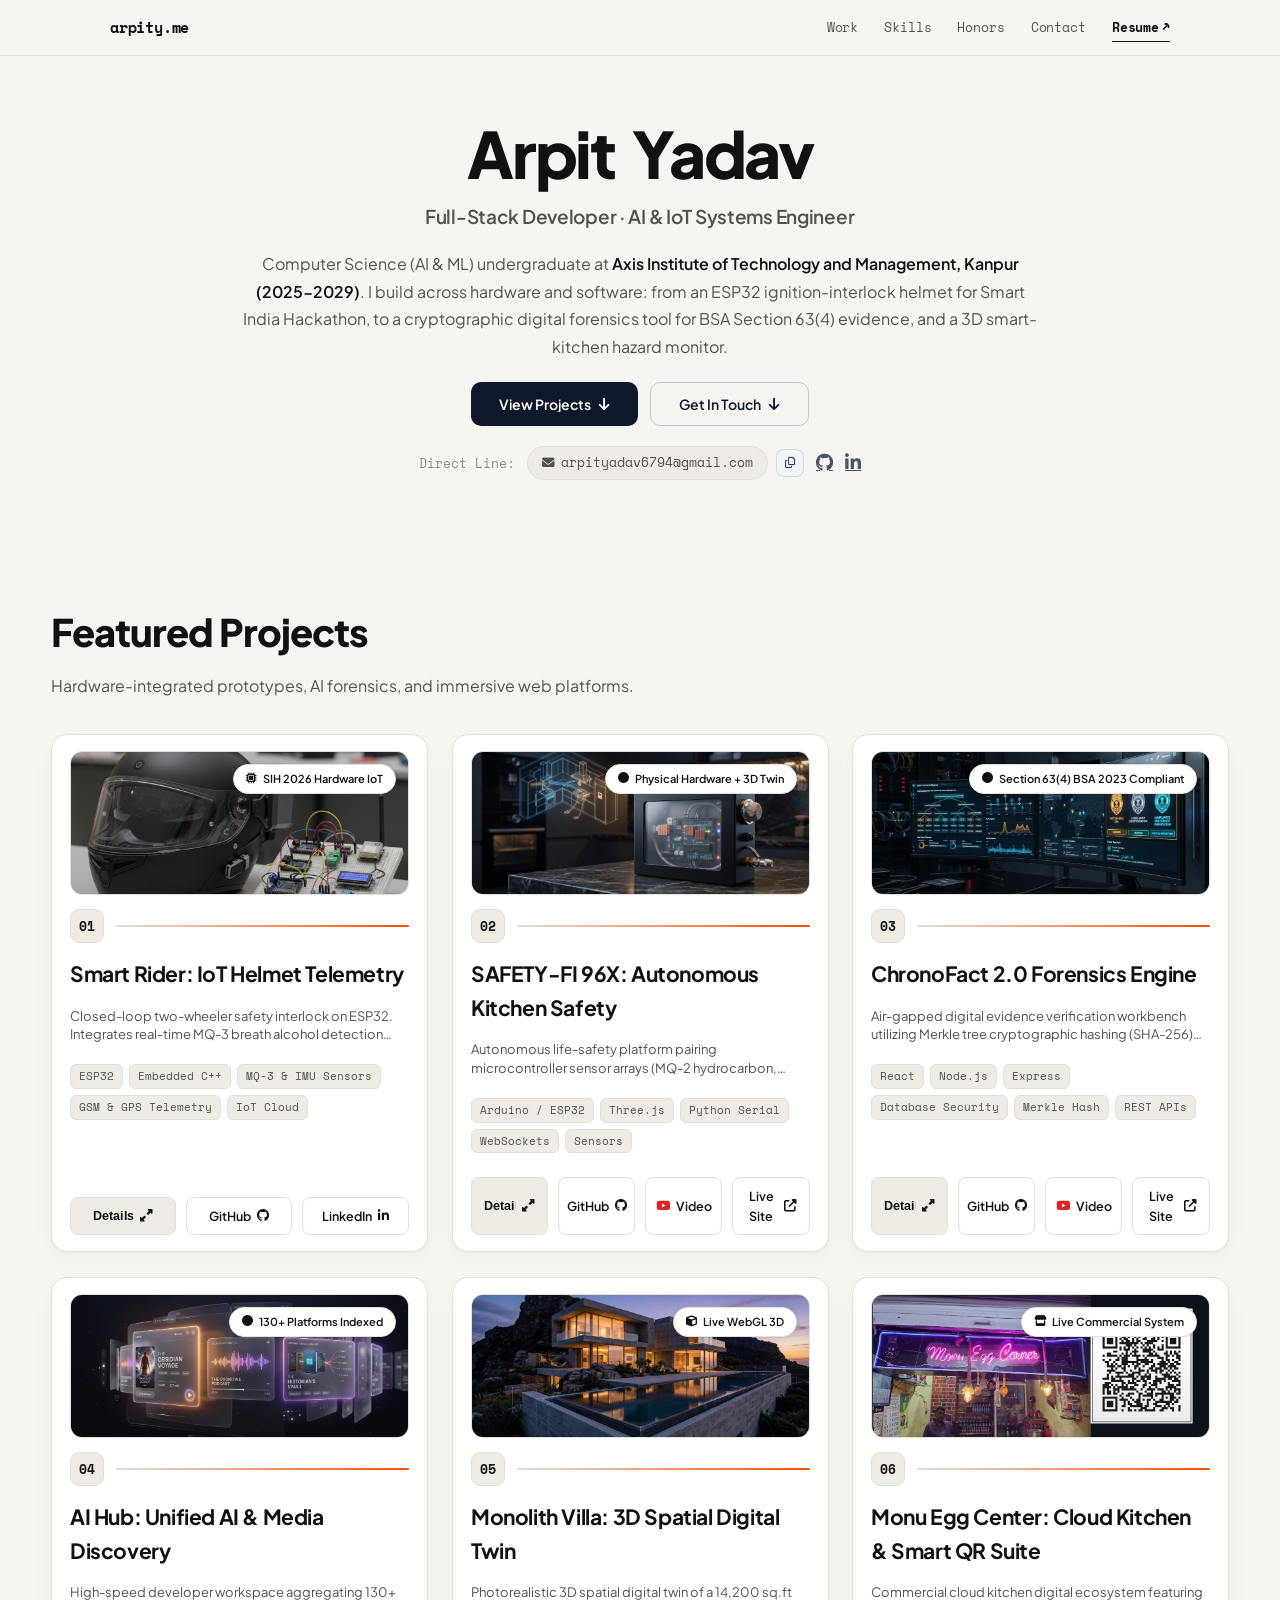
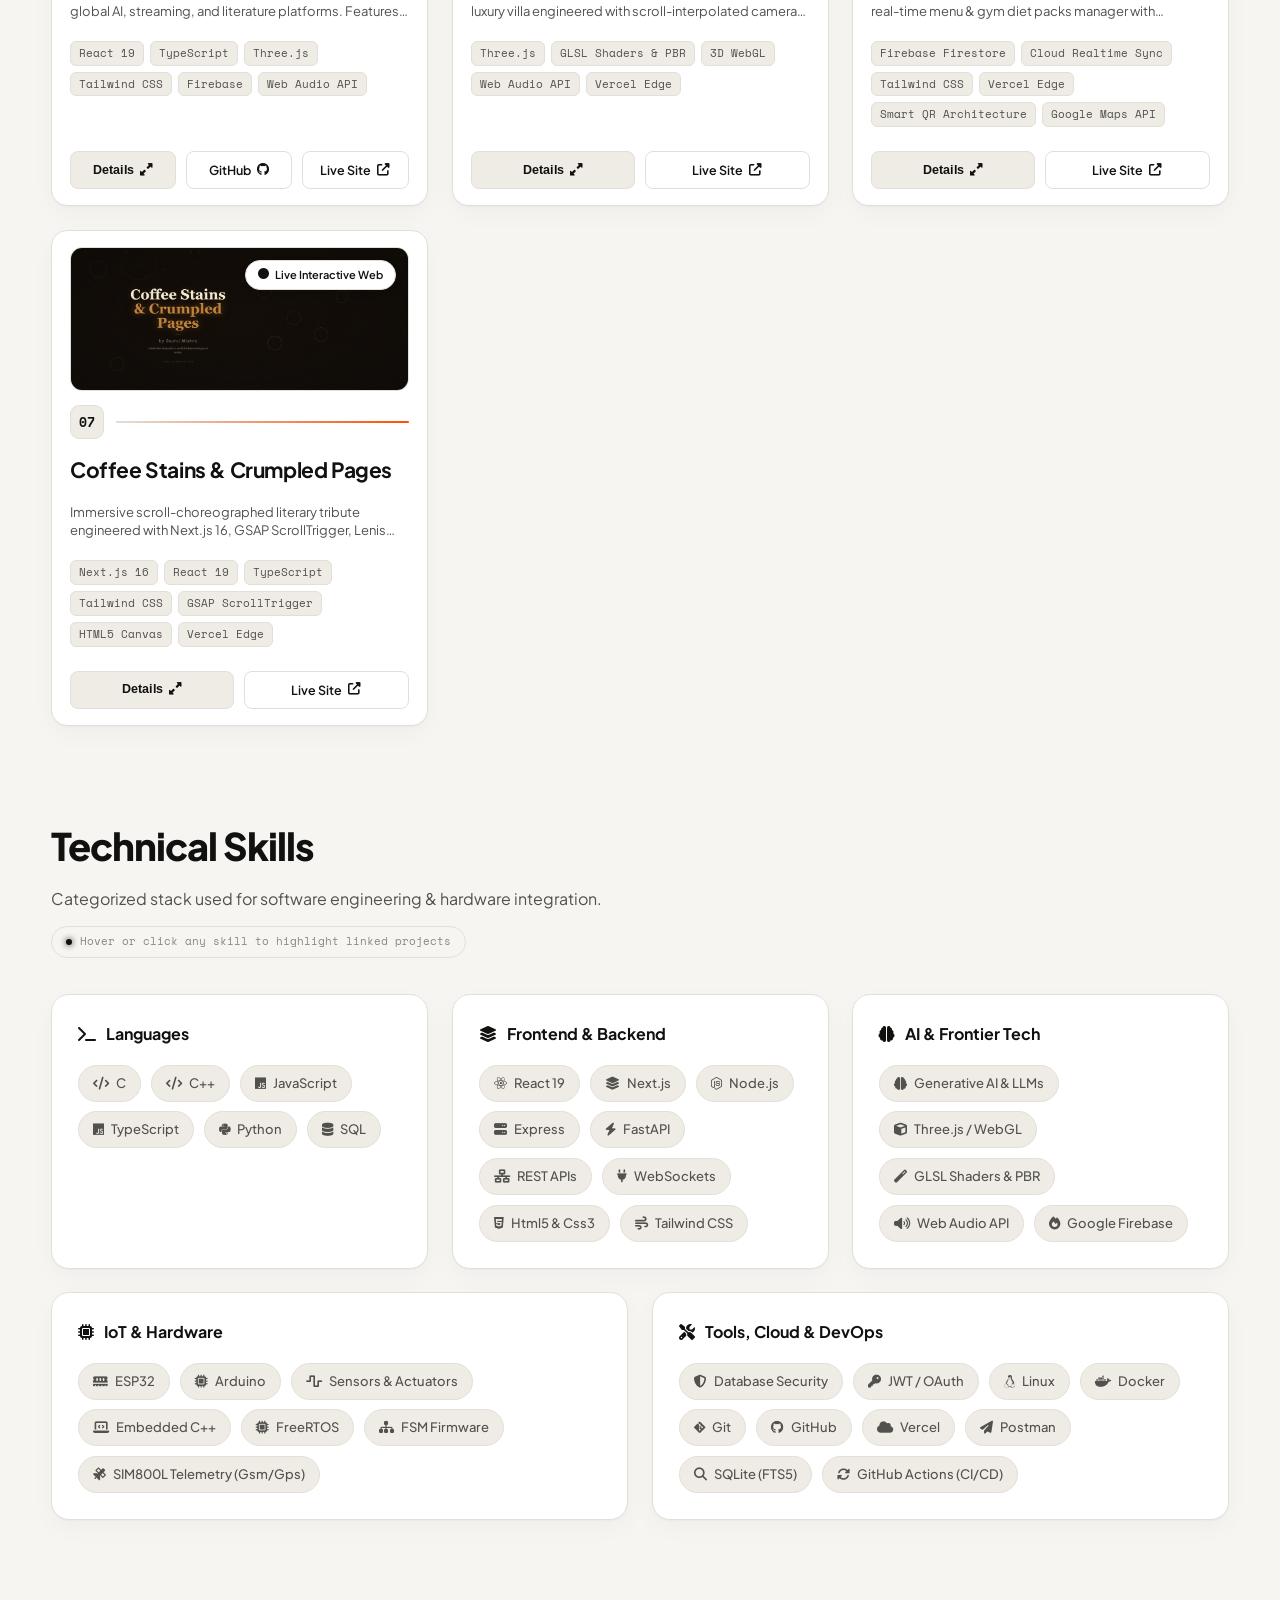
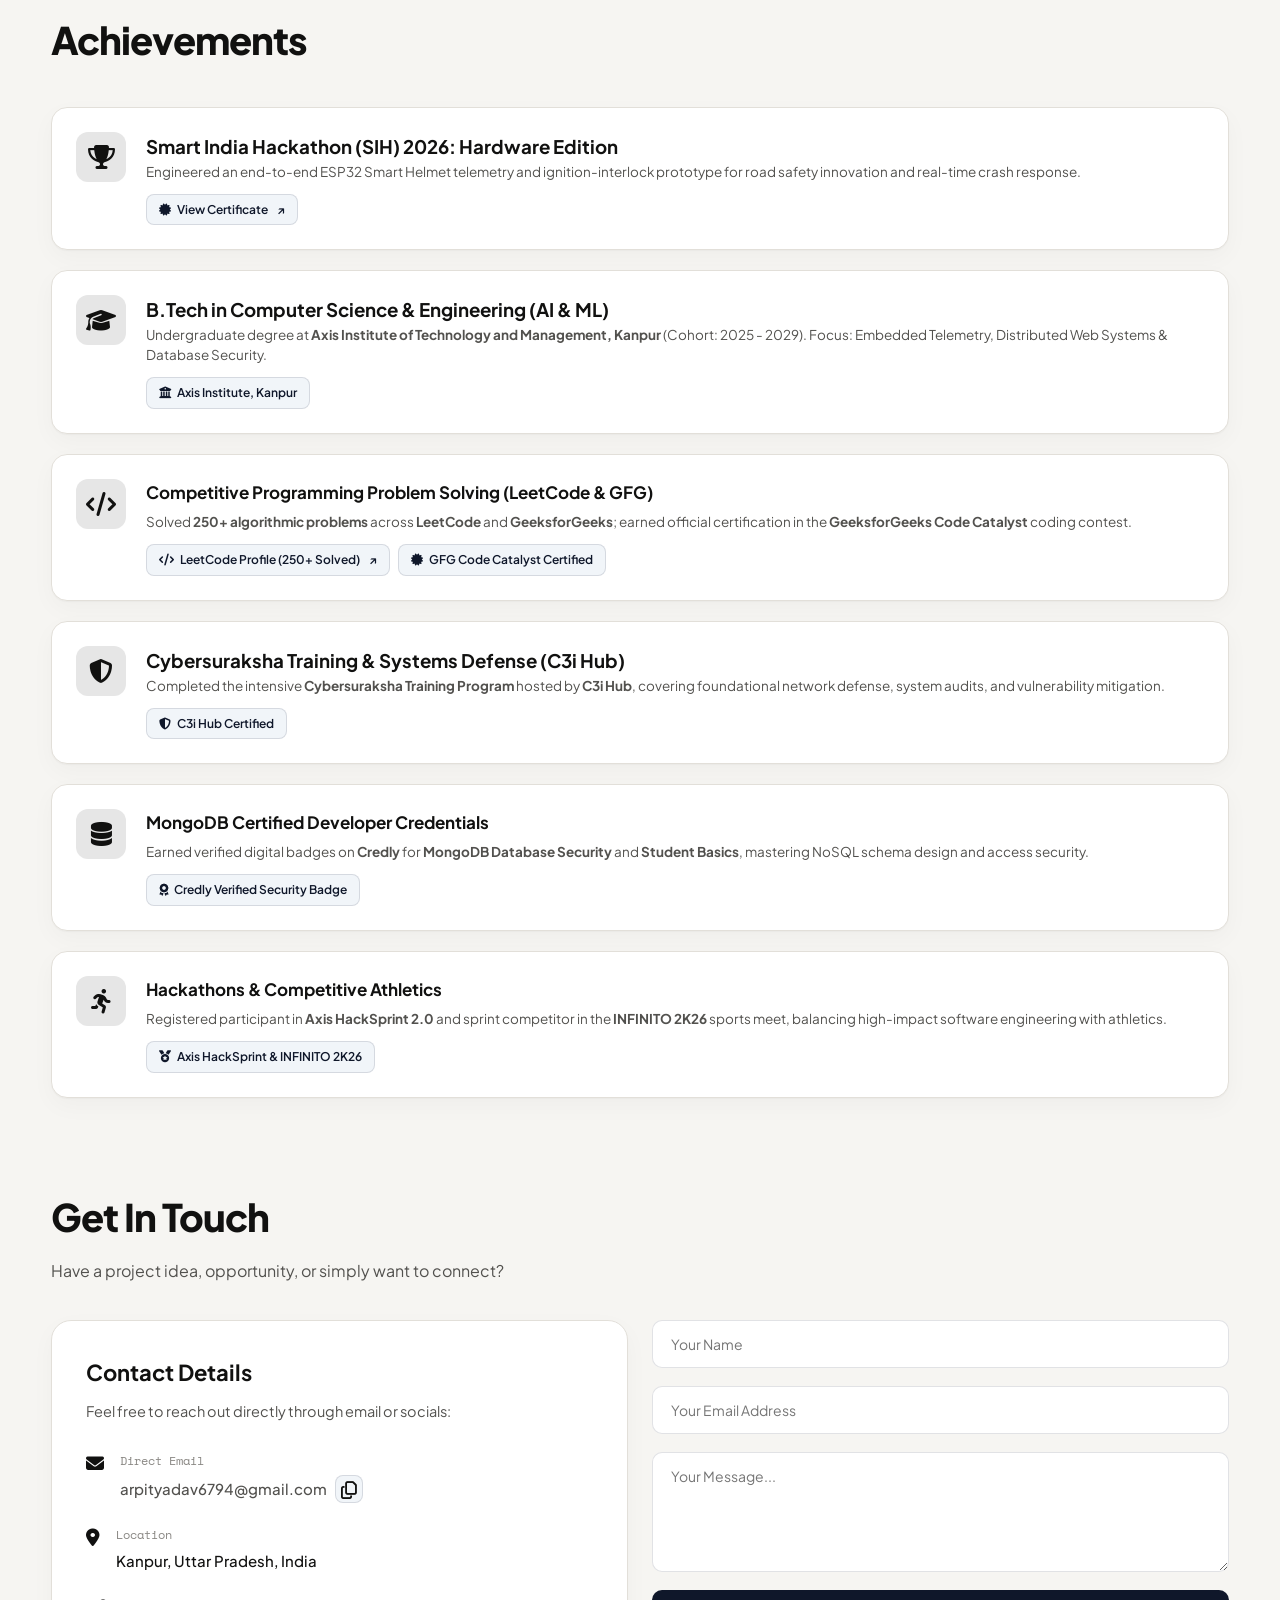
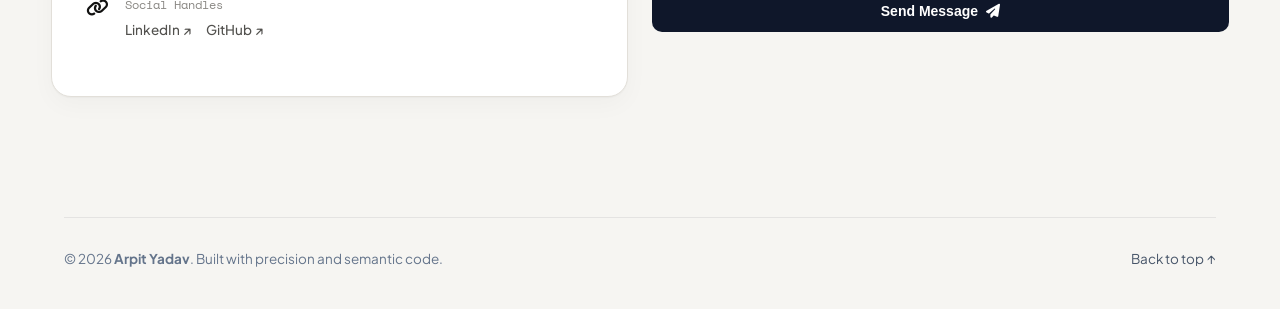
==== commit fb9eb661: "feat: showcase Coffee Stains & Crumpled Pages interactive web tribute (Project 07)" ====
--- a/index.html
+++ b/index.html
@@ -26,7 +26,7 @@
 
    4. Hero Section      : Main Intro "Hi, I'm Arpit Yadav" & Interactive Studio (Line 153-394)
 
-   5. Projects Section  : Aapke 6 Featured Projects ke cards (Line 396-568)
+   5. Projects Section  : Aapke 7 Featured Projects ke cards (Line 349-945)
 
    6. Skills Section    : Interactive Stack / Capabilities (Line 570-618)
 
@@ -170,7 +170,7 @@
 
     
 
-    <link rel="stylesheet" href="style.css?v=2026.20">
+    <link rel="stylesheet" href="style.css?v=2026.21">
 
 </head>
 
@@ -328,7 +328,7 @@
 
         <!-- ========================================================
 
-             🟢 SECTION 3: FEATURED PROJECTS (Aapke 6 Main Projects)
+             🟢 SECTION 3: FEATURED PROJECTS (Aapke 7 Main Projects)
 
              Har project ka card yahan hai:
 
@@ -344,6 +344,8 @@
 
              - 06: Monu Egg Center (Cloud Kitchen & QR Suite)
 
+             - 07: Coffee Stains & Crumpled Pages (Interactive Literary Web)
+
              ======================================================== -->
 
         <section class="section projects-section" id="projects" aria-label="Featured Projects">
@@ -858,6 +860,86 @@
 
 
 
+                <div class="project-card card-coffee" data-project="coffee-stains" data-skills="nextjs react typescript js tailwind html-css vercel git">
+
+                                                                
+
+                <div class="card-visual-slot">
+
+                <div class="card-visual-inner">
+
+                <img src="assets/coffee-stains-preview.jpg" alt="Coffee Stains &amp; Crumpled Pages Interactive Web Experience Preview" class="card-preview-img" loading="lazy">
+
+                <div class="card-visual-overlay"></div>
+
+                <span class="badge live-badge visual-badge"><i class="fas fa-circle"></i> Live Interactive Web</span>
+
+                </div>
+
+                </div>
+
+                
+
+                <div class="card-step-row">
+
+                <div class="card-step-badge">07</div>
+
+                <div class="card-step-line" aria-hidden="true"></div>
+
+                </div>
+
+                
+
+                <div class="card-info-slot">
+
+                <h3 class="project-title">Coffee Stains &amp; Crumpled Pages</h3>
+
+                <p class="project-summary">
+
+                Immersive scroll-choreographed literary tribute engineered with Next.js 16, GSAP ScrollTrigger, Lenis smooth scroll, and custom HTML5 Canvas coffee-ring &amp; paper-fleck physics, culminating in an interactive 3D origami dedication envelope.
+
+                </p>
+
+                <div class="tech-stack-pills">
+
+                <span data-skill="nextjs">Next.js 16</span>
+
+                <span data-skill="react">React 19</span>
+
+                <span data-skill="typescript">TypeScript</span>
+
+                <span data-skill="tailwind">Tailwind CSS</span>
+
+                <span>GSAP ScrollTrigger</span>
+
+                <span>HTML5 Canvas</span>
+
+                <span data-skill="vercel">Vercel Edge</span>
+
+                </div>
+
+                <div class="card-links">
+
+                <button class="card-btn primary sound-hover ripple-btn open-modal-btn" data-project="coffee-stains">
+
+                Details <i class="fas fa-expand-alt"></i>
+
+                </button>
+
+                <a href="https://coffee-stains-tribute.vercel.app/" target="_blank" rel="noopener noreferrer" class="card-btn outline sound-hover ripple-btn">
+
+                Live Site <i class="fas fa-external-link-alt"></i>
+
+                </a>
+
+                </div>
+
+                </div>
+
+                </div>
+
+
+
             </div>
 
         </section>
@@ -1424,7 +1506,7 @@
 
     <script src="assets/ScrollTrigger.min.js"></script>
 
-    <script src="script.js?v=2026.20"></script>
+    <script src="script.js?v=2026.21"></script>
 
 </body>
 
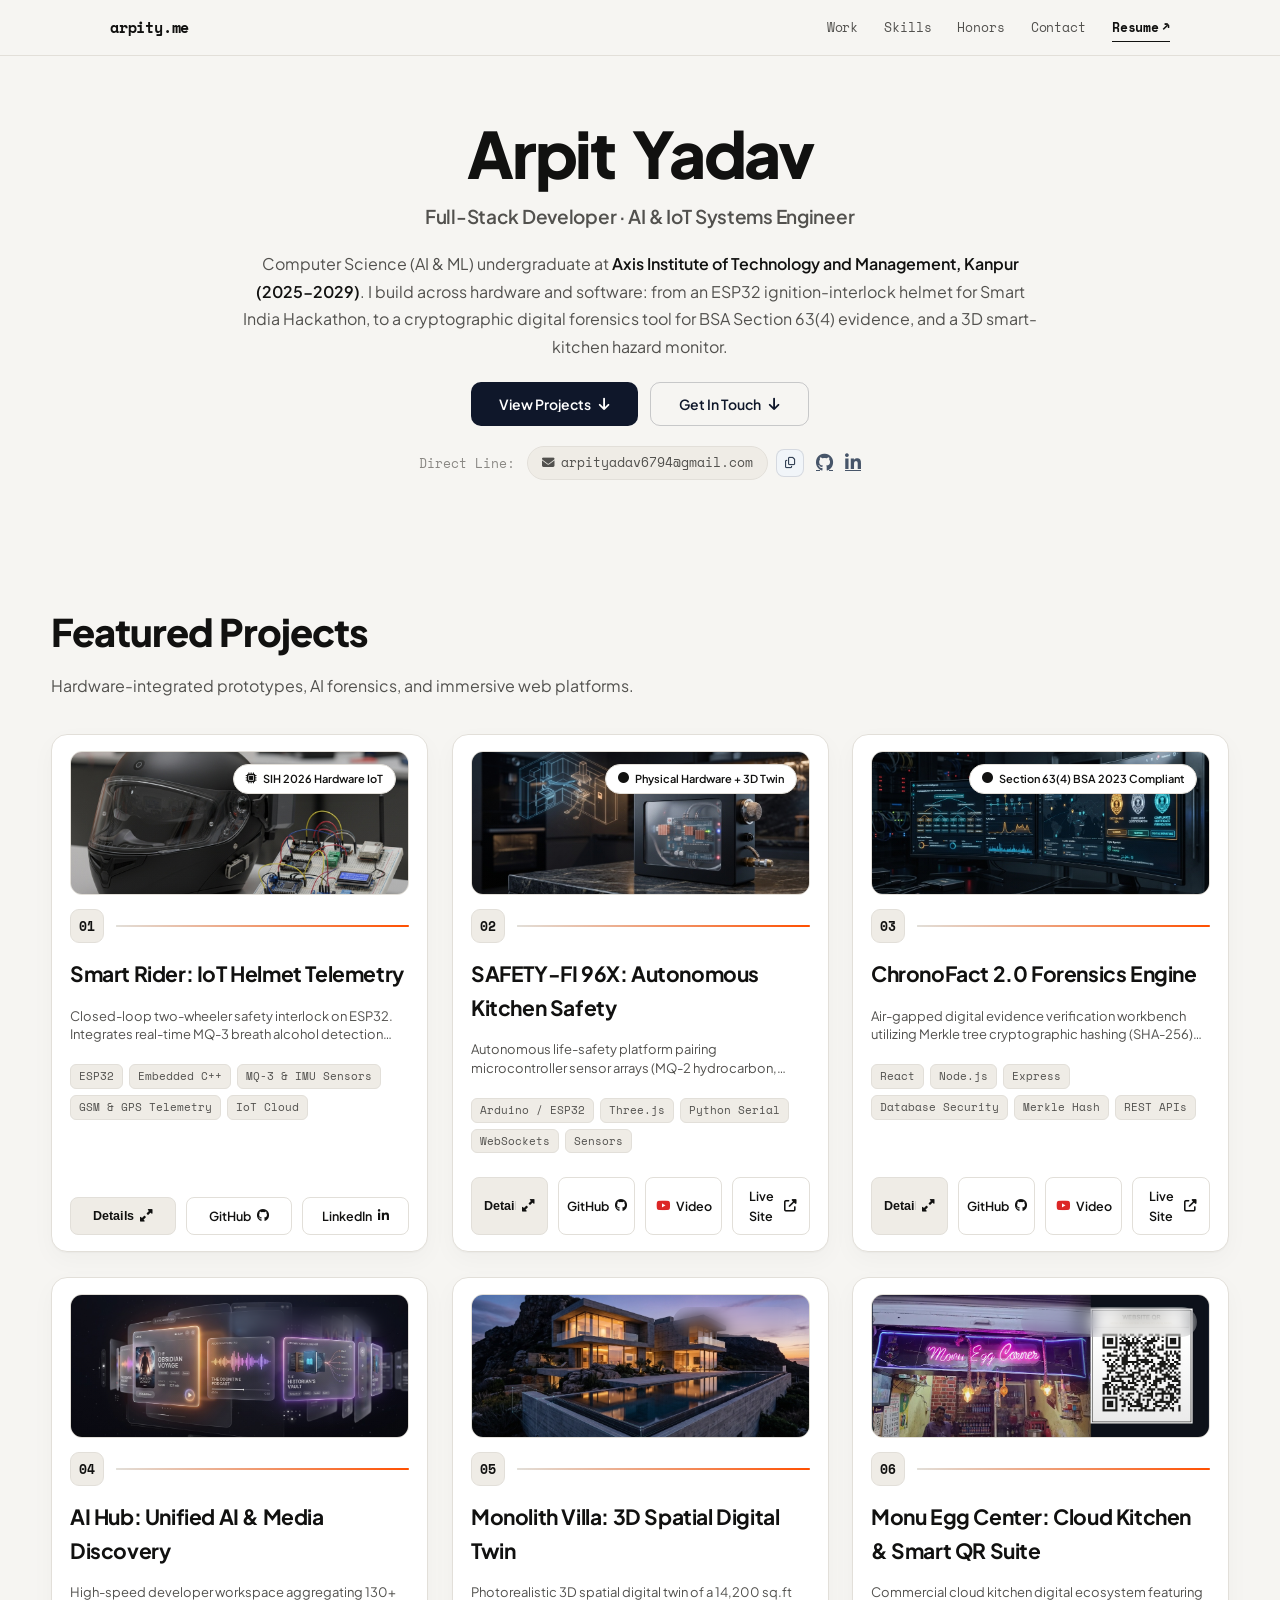
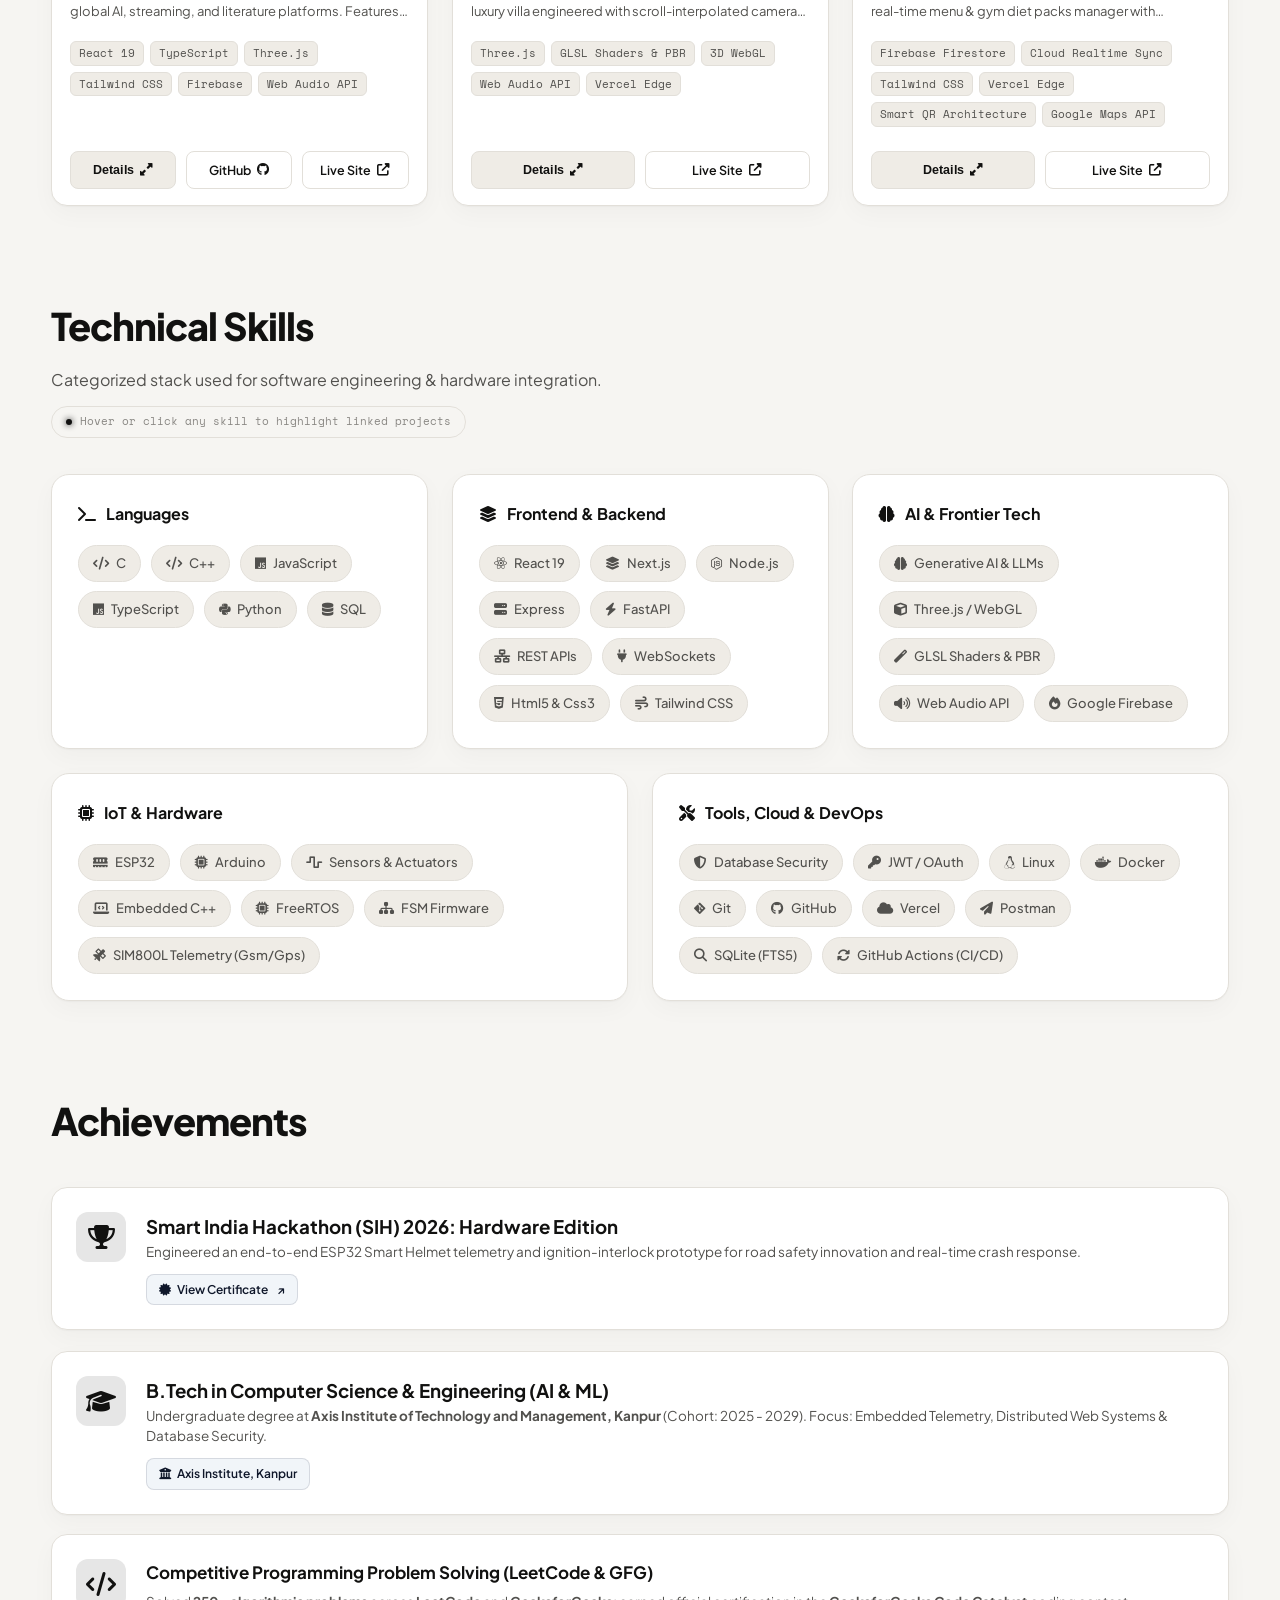
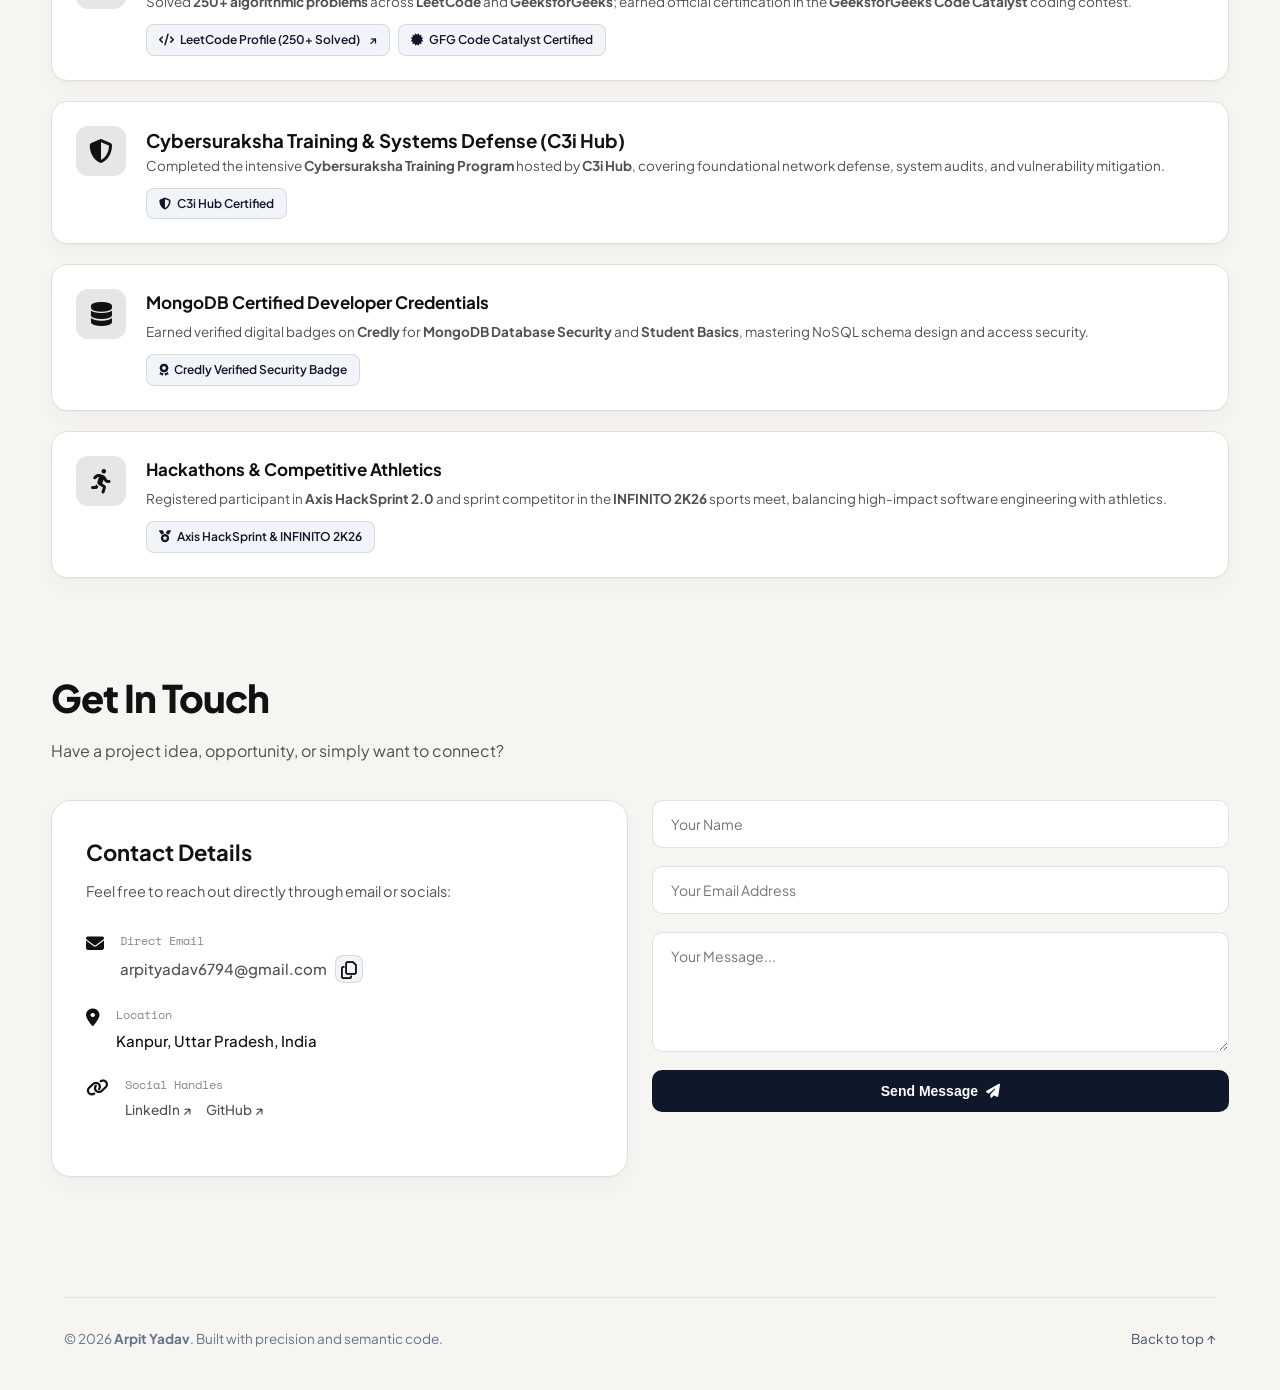
==== commit 4bbb553f: "revert: remove Coffee Stains project from portfolio showcase" ====
--- a/index.html
+++ b/index.html
@@ -26,7 +26,7 @@
 
    4. Hero Section      : Main Intro "Hi, I'm Arpit Yadav" & Interactive Studio (Line 153-394)
 
-   5. Projects Section  : Aapke 7 Featured Projects ke cards (Line 349-945)
+   5. Projects Section  : Aapke 6 Featured Projects ke cards (Line 396-568)
 
    6. Skills Section    : Interactive Stack / Capabilities (Line 570-618)
 
@@ -170,7 +170,7 @@
 
     
 
-    <link rel="stylesheet" href="style.css?v=2026.21">
+    <link rel="stylesheet" href="style.css?v=2026.20">
 
 </head>
 
@@ -328,7 +328,7 @@
 
         <!-- ========================================================
 
-             🟢 SECTION 3: FEATURED PROJECTS (Aapke 7 Main Projects)
+             🟢 SECTION 3: FEATURED PROJECTS (Aapke 6 Main Projects)
 
              Har project ka card yahan hai:
 
@@ -344,8 +344,6 @@
 
              - 06: Monu Egg Center (Cloud Kitchen & QR Suite)
 
-             - 07: Coffee Stains & Crumpled Pages (Interactive Literary Web)
-
              ======================================================== -->
 
         <section class="section projects-section" id="projects" aria-label="Featured Projects">
@@ -860,81 +858,179 @@
 
 
 
-                <div class="project-card card-coffee" data-project="coffee-stains" data-skills="nextjs react typescript js tailwind html-css vercel git">
-
-                                                                
-
-                <div class="card-visual-slot">
-
-                <div class="card-visual-inner">
-
-                <img src="assets/coffee-stains-preview.jpg" alt="Coffee Stains &amp; Crumpled Pages Interactive Web Experience Preview" class="card-preview-img" loading="lazy">
-
-                <div class="card-visual-overlay"></div>
-
-                <span class="badge live-badge visual-badge"><i class="fas fa-circle"></i> Live Interactive Web</span>
-
-                </div>
-
-                </div>
+            </div>
+
+        </section>
+
+
+
+        <!-- ========================================================
+
+             🟢 SECTION 4: TECHNICAL SKILLS (Aapke Saare Technical Skills)
+
+             - Languages (C, C++, JS, TS, Python)
+
+             - Frontend & Backend (React, Node, Express, Tailwind)
+
+             - 3D & Graphics (Three.js, GLSL Shaders, Web Audio)
+
+             - IoT & Hardware (ESP32, Arduino, Sensors)
+
+             - Tools & Databases (Git, GitHub, Vercel, Linux)
+
+             ======================================================== -->
+
+        <section class="section skills-section" id="skills">
+
+            <div class="section-header">
+
+                <h2 class="section-title">Technical Skills</h2>
+
+                <p class="section-desc">Categorized stack used for software engineering & hardware integration.</p>
+
+                <div class="skills-interactive-hint" id="skills-interactive-hint">
+
+                    <span class="hint-pulse"></span> <span id="hint-text">Hover or click any skill to highlight linked projects</span>
+
+                </div>
+
+            </div>
+
+
+
+            <div class="skills-categories-grid">
 
                 
 
-                <div class="card-step-row">
-
-                <div class="card-step-badge">07</div>
-
-                <div class="card-step-line" aria-hidden="true"></div>
-
-                </div>
-
-                
-
-                <div class="card-info-slot">
-
-                <h3 class="project-title">Coffee Stains &amp; Crumpled Pages</h3>
-
-                <p class="project-summary">
-
-                Immersive scroll-choreographed literary tribute engineered with Next.js 16, GSAP ScrollTrigger, Lenis smooth scroll, and custom HTML5 Canvas coffee-ring &amp; paper-fleck physics, culminating in an interactive 3D origami dedication envelope.
-
-                </p>
-
-                <div class="tech-stack-pills">
-
-                <span data-skill="nextjs">Next.js 16</span>
-
-                <span data-skill="react">React 19</span>
-
-                <span data-skill="typescript">TypeScript</span>
-
-                <span data-skill="tailwind">Tailwind CSS</span>
-
-                <span>GSAP ScrollTrigger</span>
-
-                <span>HTML5 Canvas</span>
-
-                <span data-skill="vercel">Vercel Edge</span>
-
-                </div>
-
-                <div class="card-links">
-
-                <button class="card-btn primary sound-hover ripple-btn open-modal-btn" data-project="coffee-stains">
-
-                Details <i class="fas fa-expand-alt"></i>
-
-                </button>
-
-                <a href="https://coffee-stains-tribute.vercel.app/" target="_blank" rel="noopener noreferrer" class="card-btn outline sound-hover ripple-btn">
-
-                Live Site <i class="fas fa-external-link-alt"></i>
-
-                </a>
-
-                </div>
-
-                </div>
+                <div class="skill-category-card">
+
+                    <div class="category-title"><i class="fas fa-terminal"></i> Languages</div>
+
+                    <div class="pill-group">
+
+                        <span class="skill-pill sound-hover" data-skill="c"><i class="fas fa-code"></i> C</span>
+
+                        <span class="skill-pill sound-hover" data-skill="cpp"><i class="fas fa-code"></i> C++</span>
+
+                        <span class="skill-pill sound-hover" data-skill="js"><i class="fab fa-js"></i> JavaScript</span>
+
+                        <span class="skill-pill sound-hover" data-skill="typescript"><i class="fab fa-js"></i> TypeScript</span>
+
+                        <span class="skill-pill sound-hover" data-skill="python"><i class="fab fa-python"></i> Python</span>
+
+                          <span class="skill-pill sound-hover" data-skill="sql"><i class="fas fa-database"></i> SQL</span>
+
+                    </div>
+
+                </div>
+
+
+
+                <div class="skill-category-card">
+
+                    <div class="category-title"><i class="fas fa-layer-group"></i> Frontend & Backend</div>
+
+                    <div class="pill-group">
+
+                        <span class="skill-pill sound-hover" data-skill="react"><i class="fab fa-react"></i> React 19</span>
+
+                          <span class="skill-pill sound-hover" data-skill="nextjs"><i class="fas fa-layer-group"></i> Next.js</span>
+
+                        <span class="skill-pill sound-hover" data-skill="nodejs"><i class="fab fa-node-js"></i> Node.js</span>
+
+                        <span class="skill-pill sound-hover" data-skill="express"><i class="fas fa-server"></i> Express</span>
+
+                          <span class="skill-pill sound-hover" data-skill="fastapi"><i class="fas fa-bolt"></i> FastAPI</span>
+
+                        <span class="skill-pill sound-hover" data-skill="rest-api"><i class="fas fa-network-wired"></i> REST APIs</span>
+
+                        <span class="skill-pill sound-hover" data-skill="websockets"><i class="fas fa-plug"></i> WebSockets</span>
+
+                        <span class="skill-pill sound-hover" data-skill="html-css"><i class="fab fa-html5"></i> Html5 &amp; Css3</span>
+
+                        <span class="skill-pill sound-hover" data-skill="tailwind"><i class="fas fa-wind"></i> Tailwind CSS</span>
+
+                    </div>
+
+                </div>
+
+
+
+                <div class="skill-category-card">
+
+                    <div class="category-title"><i class="fas fa-brain"></i> AI &amp; Frontier Tech</div>
+
+                    <div class="pill-group">
+
+                        <span class="skill-pill sound-hover" data-skill="ai"><i class="fas fa-brain"></i> Generative AI &amp; LLMs</span>
+
+                        <span class="skill-pill sound-hover" data-skill="threejs"><i class="fas fa-cube"></i> Three.js / WebGL</span>
+
+                        <span class="skill-pill sound-hover" data-skill="shaders"><i class="fas fa-magic"></i> GLSL Shaders &amp; PBR</span>
+
+                        <span class="skill-pill sound-hover" data-skill="web-audio"><i class="fas fa-volume-up"></i> Web Audio API</span>
+
+                        <span class="skill-pill sound-hover" data-skill="firebase"><i class="fas fa-fire"></i> Google Firebase</span>
+
+                    </div>
+
+                </div>
+
+
+
+                <div class="skill-category-card">
+
+                    <div class="category-title"><i class="fas fa-microchip"></i> IoT &amp; Hardware</div>
+
+                    <div class="pill-group">
+
+                        <span class="skill-pill sound-hover" data-skill="esp32"><i class="fas fa-memory"></i> ESP32</span>
+
+                        <span class="skill-pill sound-hover" data-skill="arduino"><i class="fas fa-microchip"></i> Arduino</span>
+
+                        <span class="skill-pill sound-hover" data-skill="sensors"><i class="fas fa-wave-square"></i> Sensors &amp; Actuators</span>
+
+                        <span class="skill-pill sound-hover" data-skill="embedded-c"><i class="fas fa-laptop-code"></i> Embedded C++</span>
+
+                          <span class="skill-pill sound-hover" data-skill="freertos"><i class="fas fa-microchip"></i> FreeRTOS</span>
+
+                          <span class="skill-pill sound-hover" data-skill="fsm"><i class="fas fa-sitemap"></i> FSM Firmware</span>
+
+                          <span class="skill-pill sound-hover" data-skill="gsm-gps"><i class="fas fa-satellite"></i> SIM800L Telemetry (Gsm/Gps)</span>
+
+                    </div>
+
+                </div>
+
+
+
+                <div class="skill-category-card">
+
+                    <div class="category-title"><i class="fas fa-tools"></i> Tools, Cloud &amp; DevOps</div>
+
+                    <div class="pill-group">
+
+                                                <span class="skill-pill sound-hover" data-skill="db-security"><i class="fas fa-shield-alt"></i> Database Security</span>
+
+                        <span class="skill-pill sound-hover" data-skill="jwt-auth"><i class="fas fa-key"></i> JWT / OAuth</span>
+
+                        <span class="skill-pill sound-hover" data-skill="linux"><i class="fab fa-linux"></i> Linux</span>
+
+                        <span class="skill-pill sound-hover" data-skill="docker"><i class="fab fa-docker"></i> Docker</span>
+
+                        <span class="skill-pill sound-hover" data-skill="git"><i class="fab fa-git-alt"></i> Git</span>
+
+                        <span class="skill-pill sound-hover" data-skill="github"><i class="fab fa-github"></i> GitHub</span>
+
+                        <span class="skill-pill sound-hover" data-skill="vercel"><i class="fas fa-cloud"></i> Vercel</span>
+
+                        <span class="skill-pill sound-hover" data-skill="postman"><i class="fas fa-paper-plane"></i> Postman</span>
+
+                          <span class="skill-pill sound-hover" data-skill="sqlite"><i class="fas fa-search"></i> SQLite (FTS5)</span>
+
+                          <span class="skill-pill sound-hover" data-skill="cicd"><i class="fas fa-sync-alt"></i> GitHub Actions (CI/CD)</span>
+
+                    </div>
 
                 </div>
 
@@ -948,175 +1044,151 @@
 
         <!-- ========================================================
 
-             🟢 SECTION 4: TECHNICAL SKILLS (Aapke Saare Technical Skills)
-
-             - Languages (C, C++, JS, TS, Python)
-
-             - Frontend & Backend (React, Node, Express, Tailwind)
-
-             - 3D & Graphics (Three.js, GLSL Shaders, Web Audio)
-
-             - IoT & Hardware (ESP32, Arduino, Sensors)
-
-             - Tools & Databases (Git, GitHub, Vercel, Linux)
+             🟢 SECTION 3: ACHIEVEMENTS & MILESTONES (Hackathon & Certificates)
+
+             - Smart India Hackathon (SIH) Participant
+
+             - Competitive Programming & Problem Solving (C/C++)
+
+             - Technical Certifications & Badges
+
+             - B.Tech CSE (AI & ML) at Axis Institute
 
              ======================================================== -->
 
-        <section class="section skills-section" id="skills">
+        <section class="section achievements-section" id="achievements">
 
             <div class="section-header">
 
-                <h2 class="section-title">Technical Skills</h2>
-
-                <p class="section-desc">Categorized stack used for software engineering & hardware integration.</p>
-
-                <div class="skills-interactive-hint" id="skills-interactive-hint">
-
-                    <span class="hint-pulse"></span> <span id="hint-text">Hover or click any skill to highlight linked projects</span>
-
-                </div>
+                <h2 class="section-title">Achievements</h2>
 
             </div>
 
 
 
-            <div class="skills-categories-grid">
-
-                
-
-                <div class="skill-category-card">
-
-                    <div class="category-title"><i class="fas fa-terminal"></i> Languages</div>
-
-                    <div class="pill-group">
-
-                        <span class="skill-pill sound-hover" data-skill="c"><i class="fas fa-code"></i> C</span>
-
-                        <span class="skill-pill sound-hover" data-skill="cpp"><i class="fas fa-code"></i> C++</span>
-
-                        <span class="skill-pill sound-hover" data-skill="js"><i class="fab fa-js"></i> JavaScript</span>
-
-                        <span class="skill-pill sound-hover" data-skill="typescript"><i class="fab fa-js"></i> TypeScript</span>
-
-                        <span class="skill-pill sound-hover" data-skill="python"><i class="fab fa-python"></i> Python</span>
-
-                          <span class="skill-pill sound-hover" data-skill="sql"><i class="fas fa-database"></i> SQL</span>
-
-                    </div>
-
-                </div>
-
-
-
-                <div class="skill-category-card">
-
-                    <div class="category-title"><i class="fas fa-layer-group"></i> Frontend & Backend</div>
-
-                    <div class="pill-group">
-
-                        <span class="skill-pill sound-hover" data-skill="react"><i class="fab fa-react"></i> React 19</span>
-
-                          <span class="skill-pill sound-hover" data-skill="nextjs"><i class="fas fa-layer-group"></i> Next.js</span>
-
-                        <span class="skill-pill sound-hover" data-skill="nodejs"><i class="fab fa-node-js"></i> Node.js</span>
-
-                        <span class="skill-pill sound-hover" data-skill="express"><i class="fas fa-server"></i> Express</span>
-
-                          <span class="skill-pill sound-hover" data-skill="fastapi"><i class="fas fa-bolt"></i> FastAPI</span>
-
-                        <span class="skill-pill sound-hover" data-skill="rest-api"><i class="fas fa-network-wired"></i> REST APIs</span>
-
-                        <span class="skill-pill sound-hover" data-skill="websockets"><i class="fas fa-plug"></i> WebSockets</span>
-
-                        <span class="skill-pill sound-hover" data-skill="html-css"><i class="fab fa-html5"></i> Html5 &amp; Css3</span>
-
-                        <span class="skill-pill sound-hover" data-skill="tailwind"><i class="fas fa-wind"></i> Tailwind CSS</span>
-
-                    </div>
-
-                </div>
-
-
-
-                <div class="skill-category-card">
-
-                    <div class="category-title"><i class="fas fa-brain"></i> AI &amp; Frontier Tech</div>
-
-                    <div class="pill-group">
-
-                        <span class="skill-pill sound-hover" data-skill="ai"><i class="fas fa-brain"></i> Generative AI &amp; LLMs</span>
-
-                        <span class="skill-pill sound-hover" data-skill="threejs"><i class="fas fa-cube"></i> Three.js / WebGL</span>
-
-                        <span class="skill-pill sound-hover" data-skill="shaders"><i class="fas fa-magic"></i> GLSL Shaders &amp; PBR</span>
-
-                        <span class="skill-pill sound-hover" data-skill="web-audio"><i class="fas fa-volume-up"></i> Web Audio API</span>
-
-                        <span class="skill-pill sound-hover" data-skill="firebase"><i class="fas fa-fire"></i> Google Firebase</span>
-
-                    </div>
-
-                </div>
-
-
-
-                <div class="skill-category-card">
-
-                    <div class="category-title"><i class="fas fa-microchip"></i> IoT &amp; Hardware</div>
-
-                    <div class="pill-group">
-
-                        <span class="skill-pill sound-hover" data-skill="esp32"><i class="fas fa-memory"></i> ESP32</span>
-
-                        <span class="skill-pill sound-hover" data-skill="arduino"><i class="fas fa-microchip"></i> Arduino</span>
-
-                        <span class="skill-pill sound-hover" data-skill="sensors"><i class="fas fa-wave-square"></i> Sensors &amp; Actuators</span>
-
-                        <span class="skill-pill sound-hover" data-skill="embedded-c"><i class="fas fa-laptop-code"></i> Embedded C++</span>
-
-                          <span class="skill-pill sound-hover" data-skill="freertos"><i class="fas fa-microchip"></i> FreeRTOS</span>
-
-                          <span class="skill-pill sound-hover" data-skill="fsm"><i class="fas fa-sitemap"></i> FSM Firmware</span>
-
-                          <span class="skill-pill sound-hover" data-skill="gsm-gps"><i class="fas fa-satellite"></i> SIM800L Telemetry (Gsm/Gps)</span>
-
-                    </div>
-
-                </div>
-
-
-
-                <div class="skill-category-card">
-
-                    <div class="category-title"><i class="fas fa-tools"></i> Tools, Cloud &amp; DevOps</div>
-
-                    <div class="pill-group">
-
-                                                <span class="skill-pill sound-hover" data-skill="db-security"><i class="fas fa-shield-alt"></i> Database Security</span>
-
-                        <span class="skill-pill sound-hover" data-skill="jwt-auth"><i class="fas fa-key"></i> JWT / OAuth</span>
-
-                        <span class="skill-pill sound-hover" data-skill="linux"><i class="fab fa-linux"></i> Linux</span>
-
-                        <span class="skill-pill sound-hover" data-skill="docker"><i class="fab fa-docker"></i> Docker</span>
-
-                        <span class="skill-pill sound-hover" data-skill="git"><i class="fab fa-git-alt"></i> Git</span>
-
-                        <span class="skill-pill sound-hover" data-skill="github"><i class="fab fa-github"></i> GitHub</span>
-
-                        <span class="skill-pill sound-hover" data-skill="vercel"><i class="fas fa-cloud"></i> Vercel</span>
-
-                        <span class="skill-pill sound-hover" data-skill="postman"><i class="fas fa-paper-plane"></i> Postman</span>
-
-                          <span class="skill-pill sound-hover" data-skill="sqlite"><i class="fas fa-search"></i> SQLite (FTS5)</span>
-
-                          <span class="skill-pill sound-hover" data-skill="cicd"><i class="fas fa-sync-alt"></i> GitHub Actions (CI/CD)</span>
-
-                    </div>
-
-                </div>
-
-
+            <div class="achievements-container">
+
+                <div class="achievement-item">
+
+                    <div class="achieve-icon"><i class="fas fa-trophy"></i></div>
+
+                    <div class="achieve-content">
+
+                        <h3>Smart India Hackathon (SIH) 2026: Hardware Edition</h3>
+
+                        <p>Engineered an end-to-end ESP32 Smart Helmet telemetry and ignition-interlock prototype for road safety innovation and real-time crash response.</p>
+
+                        <div class="achieve-links">
+
+                            <a href="assets/sih-certificate.jpg" target="_blank" class="achieve-link sound-hover"><i class="fas fa-certificate"></i> View Certificate ↗</a>
+
+                        </div>
+
+                    </div>
+
+                </div>
+
+                <div class="achievement-item">
+
+                    <div class="achieve-icon"><i class="fas fa-graduation-cap"></i></div>
+
+                    <div class="achieve-content">
+
+                        <h3>B.Tech in Computer Science &amp; Engineering (AI &amp; ML)</h3>
+
+                        <p>Undergraduate degree at <strong>Axis Institute of Technology and Management, Kanpur</strong> (Cohort: 2025 - 2029). Focus: Embedded Telemetry, Distributed Web Systems &amp; Database Security.</p>
+
+                        <div class="achieve-links">
+
+                            <span class="achieve-link sound-hover" style="cursor:default;"><i class="fas fa-university"></i> Axis Institute, Kanpur</span>
+
+                        </div>
+
+                    </div>
+
+                </div>
+
+                <div class="achievement-item">
+
+                    <div class="achieve-icon"><i class="fas fa-code"></i></div>
+
+                    <div class="achieve-content">
+
+                        <h4>Competitive Programming Problem Solving (LeetCode &amp; GFG)</h4>
+
+                        <p>Solved <strong>250+ algorithmic problems</strong> across <strong>LeetCode</strong> and <strong>GeeksforGeeks</strong>; earned official certification in the <strong>GeeksforGeeks Code Catalyst</strong> coding contest.</p>
+
+                        <div class="achieve-links">
+
+                            <a href="https://leetcode.com/u/arpityadav626/" target="_blank" rel="noopener noreferrer" class="achieve-link sound-hover"><i class="fas fa-code"></i> LeetCode Profile (250+ Solved) ↗</a>
+
+                            <span class="achieve-link sound-hover" style="cursor:default;"><i class="fas fa-certificate"></i> GFG Code Catalyst Certified</span>
+
+                        </div>
+
+                    </div>
+
+                </div>
+
+                <div class="achievement-item">
+
+                    <div class="achieve-icon"><i class="fas fa-shield-alt"></i></div>
+
+                    <div class="achieve-content">
+
+                        <h3>Cybersuraksha Training &amp; Systems Defense (C3i Hub)</h3>
+
+                        <p>Completed the intensive <strong>Cybersuraksha Training Program</strong> hosted by <strong>C3i Hub</strong>, covering foundational network defense, system audits, and vulnerability mitigation.</p>
+
+                        <div class="achieve-links">
+
+                            <span class="achieve-link sound-hover" style="cursor:default;"><i class="fas fa-shield-alt"></i> C3i Hub Certified</span>
+
+                        </div>
+
+                    </div>
+
+                </div>
+
+                <div class="achievement-item">
+
+                    <div class="achieve-icon"><i class="fas fa-database"></i></div>
+
+                    <div class="achieve-content">
+
+                        <h4>MongoDB Certified Developer Credentials</h4>
+
+                        <p>Earned verified digital badges on <strong>Credly</strong> for <strong>MongoDB Database Security</strong> and <strong>Student Basics</strong>, mastering NoSQL schema design and access security.</p>
+
+                        <div class="achieve-links">
+
+                            <span class="achieve-link sound-hover" style="cursor:default;"><i class="fas fa-award"></i> Credly Verified Security Badge</span>
+
+                        </div>
+
+                    </div>
+
+                </div>
+
+                <div class="achievement-item">
+
+                    <div class="achieve-icon"><i class="fas fa-running"></i></div>
+
+                    <div class="achieve-content">
+
+                        <h4>Hackathons &amp; Competitive Athletics</h4>
+
+                        <p>Registered participant in <strong>Axis HackSprint 2.0</strong> and sprint competitor in the <strong>INFINITO 2K26</strong> sports meet, balancing high-impact software engineering with athletics.</p>
+
+                        <div class="achieve-links">
+
+                            <span class="achieve-link sound-hover" style="cursor:default;"><i class="fas fa-medal"></i> Axis HackSprint &amp; INFINITO 2K26</span>
+
+                        </div>
+
+                    </div>
+
+                </div>
 
             </div>
 
@@ -1126,85 +1198,97 @@
 
         <!-- ========================================================
 
-             🟢 SECTION 3: ACHIEVEMENTS & MILESTONES (Hackathon & Certificates)
-
-             - Smart India Hackathon (SIH) Participant
-
-             - Competitive Programming & Problem Solving (C/C++)
-
-             - Technical Certifications & Badges
-
-             - B.Tech CSE (AI & ML) at Axis Institute
+             🟢 SECTION 4: CONTACT ME (Email, Social Handles & Form)
+
+             - Direct Email & Location (Kanpur, UP)
+
+             - Social Links (LinkedIn, GitHub)
+
+             - Formspree Contact Form
 
              ======================================================== -->
 
-        <section class="section achievements-section" id="achievements">
+        <section class="section contact-section" id="contact">
 
             <div class="section-header">
 
-                <h2 class="section-title">Achievements</h2>
+                <h2 class="section-title">Get In Touch</h2>
+
+                <p class="section-desc">Have a project idea, opportunity, or simply want to connect?</p>
 
             </div>
 
 
 
-            <div class="achievements-container">
-
-                <div class="achievement-item">
-
-                    <div class="achieve-icon"><i class="fas fa-trophy"></i></div>
-
-                    <div class="achieve-content">
-
-                        <h3>Smart India Hackathon (SIH) 2026: Hardware Edition</h3>
-
-                        <p>Engineered an end-to-end ESP32 Smart Helmet telemetry and ignition-interlock prototype for road safety innovation and real-time crash response.</p>
-
-                        <div class="achieve-links">
-
-                            <a href="assets/sih-certificate.jpg" target="_blank" class="achieve-link sound-hover"><i class="fas fa-certificate"></i> View Certificate ↗</a>
+            <div class="contact-grid">
+
+                <div class="contact-card">
+
+                    <h3>Contact Details</h3>
+
+                    <p>Feel free to reach out directly through email or socials:</p>
+
+
+
+                    <div class="contact-detail-row">
+
+                        <i class="fas fa-envelope"></i>
+
+                        <div>
+
+                            <span class="label">Direct Email</span>
+
+                            <div class="email-copy-wrap">
+
+                                <a href="mailto:arpityadav6794@gmail.com" class="val sound-hover">arpityadav6794@gmail.com</a>
+
+                                <button type="button" class="copy-email-btn sound-hover" id="copy-email-btn" title="Copy email address" aria-label="Copy email address">
+
+                                    <i class="far fa-copy" id="copy-email-icon"></i>
+
+                                    <span class="copy-toast-bubble" id="copy-toast-bubble">Copied!</span>
+
+                                </button>
+
+                            </div>
 
                         </div>
 
                     </div>
 
-                </div>
-
-                <div class="achievement-item">
-
-                    <div class="achieve-icon"><i class="fas fa-graduation-cap"></i></div>
-
-                    <div class="achieve-content">
-
-                        <h3>B.Tech in Computer Science &amp; Engineering (AI &amp; ML)</h3>
-
-                        <p>Undergraduate degree at <strong>Axis Institute of Technology and Management, Kanpur</strong> (Cohort: 2025 - 2029). Focus: Embedded Telemetry, Distributed Web Systems &amp; Database Security.</p>
-
-                        <div class="achieve-links">
-
-                            <span class="achieve-link sound-hover" style="cursor:default;"><i class="fas fa-university"></i> Axis Institute, Kanpur</span>
+
+
+                    <div class="contact-detail-row">
+
+                        <i class="fas fa-map-marker-alt"></i>
+
+                        <div>
+
+                            <span class="label">Location</span>
+
+                            <span class="val">Kanpur, Uttar Pradesh, India</span>
 
                         </div>
 
                     </div>
 
-                </div>
-
-                <div class="achievement-item">
-
-                    <div class="achieve-icon"><i class="fas fa-code"></i></div>
-
-                    <div class="achieve-content">
-
-                        <h4>Competitive Programming Problem Solving (LeetCode &amp; GFG)</h4>
-
-                        <p>Solved <strong>250+ algorithmic problems</strong> across <strong>LeetCode</strong> and <strong>GeeksforGeeks</strong>; earned official certification in the <strong>GeeksforGeeks Code Catalyst</strong> coding contest.</p>
-
-                        <div class="achieve-links">
-
-                            <a href="https://leetcode.com/u/arpityadav626/" target="_blank" rel="noopener noreferrer" class="achieve-link sound-hover"><i class="fas fa-code"></i> LeetCode Profile (250+ Solved) ↗</a>
-
-                            <span class="achieve-link sound-hover" style="cursor:default;"><i class="fas fa-certificate"></i> GFG Code Catalyst Certified</span>
+
+
+                    <div class="contact-detail-row">
+
+                        <i class="fas fa-link"></i>
+
+                        <div>
+
+                            <span class="label">Social Handles</span>
+
+                            <div class="social-links-inline">
+
+                                <a href="https://www.linkedin.com/in/arpit-yadav-944983309/" target="_blank" class="sound-hover">LinkedIn ↗</a>
+
+                                <a href="https://github.com/arpityadav626" target="_blank" class="sound-hover">GitHub ↗</a>
+
+                            </div>
 
                         </div>
 
@@ -1212,284 +1296,118 @@
 
                 </div>
 
-                <div class="achievement-item">
-
-                    <div class="achieve-icon"><i class="fas fa-shield-alt"></i></div>
-
-                    <div class="achieve-content">
-
-                        <h3>Cybersuraksha Training &amp; Systems Defense (C3i Hub)</h3>
-
-                        <p>Completed the intensive <strong>Cybersuraksha Training Program</strong> hosted by <strong>C3i Hub</strong>, covering foundational network defense, system audits, and vulnerability mitigation.</p>
-
-                        <div class="achieve-links">
-
-                            <span class="achieve-link sound-hover" style="cursor:default;"><i class="fas fa-shield-alt"></i> C3i Hub Certified</span>
-
-                        </div>
-
-                    </div>
-
-                </div>
-
-                <div class="achievement-item">
-
-                    <div class="achieve-icon"><i class="fas fa-database"></i></div>
-
-                    <div class="achieve-content">
-
-                        <h4>MongoDB Certified Developer Credentials</h4>
-
-                        <p>Earned verified digital badges on <strong>Credly</strong> for <strong>MongoDB Database Security</strong> and <strong>Student Basics</strong>, mastering NoSQL schema design and access security.</p>
-
-                        <div class="achieve-links">
-
-                            <span class="achieve-link sound-hover" style="cursor:default;"><i class="fas fa-award"></i> Credly Verified Security Badge</span>
-
-                        </div>
-
-                    </div>
-
-                </div>
-
-                <div class="achievement-item">
-
-                    <div class="achieve-icon"><i class="fas fa-running"></i></div>
-
-                    <div class="achieve-content">
-
-                        <h4>Hackathons &amp; Competitive Athletics</h4>
-
-                        <p>Registered participant in <strong>Axis HackSprint 2.0</strong> and sprint competitor in the <strong>INFINITO 2K26</strong> sports meet, balancing high-impact software engineering with athletics.</p>
-
-                        <div class="achieve-links">
-
-                            <span class="achieve-link sound-hover" style="cursor:default;"><i class="fas fa-medal"></i> Axis HackSprint &amp; INFINITO 2K26</span>
-
-                        </div>
-
-                    </div>
-
-                </div>
+
+
+                <form class="contact-form" id="contact-form" action="https://formspree.io/f/moevgzjw" method="POST">
+
+                    <div class="form-group smooth-input-container">
+
+                        <input type="text" id="name" name="name" class="smooth-input" placeholder="Your Name" required spellcheck="false">
+
+                        <span class="smooth-measure-span" aria-hidden="true"></span>
+
+                        <div class="smooth-caret" aria-hidden="true"></div>
+
+                    </div>
+
+                    <div class="form-group smooth-input-container">
+
+                        <input type="text" id="email" name="email" class="smooth-input" placeholder="Your Email Address" required spellcheck="false" inputmode="email" autocomplete="email">
+
+                        <span class="smooth-measure-span" aria-hidden="true"></span>
+
+                        <div class="smooth-caret" aria-hidden="true"></div>
+
+                    </div>
+
+                    <div class="form-group smooth-input-container smooth-textarea-container">
+
+                        <textarea id="message" name="message" class="smooth-input" rows="5" placeholder="Your Message..." required spellcheck="false"></textarea>
+
+                        <span class="smooth-measure-span" aria-hidden="true"></span>
+
+                        <div class="smooth-caret" aria-hidden="true"></div>
+
+                    </div>
+
+                    <button type="submit" id="submit-btn" class="btn btn-primary btn-submit sound-hover ripple-btn">
+
+                        <span>Send Message</span> <i class="fas fa-paper-plane"></i>
+
+                    </button>
+
+                    <p id="form-msg" class="form-msg"></p>
+
+                </form>
 
             </div>
 
         </section>
 
-
-
-        <!-- ========================================================
-
-             🟢 SECTION 4: CONTACT ME (Email, Social Handles & Form)
-
-             - Direct Email & Location (Kanpur, UP)
-
-             - Social Links (LinkedIn, GitHub)
-
-             - Formspree Contact Form
-
-             ======================================================== -->
-
-        <section class="section contact-section" id="contact">
-
-            <div class="section-header">
-
-                <h2 class="section-title">Get In Touch</h2>
-
-                <p class="section-desc">Have a project idea, opportunity, or simply want to connect?</p>
+    </main>
+
+
+
+    <!-- ========================================================
+
+         🟢 SECTION 8: FOOTER (Copyright notice aur Back to Top button)
+
+         ======================================================== -->
+
+    <footer class="footer">
+
+        <div class="footer-content">
+
+            <p>&copy; 2026 <strong>Arpit Yadav</strong>. Built with precision and semantic code. </p>
+
+            <a href="#home" class="back-top sound-hover">Back to top ↑</a>
+
+        </div>
+
+    </footer>
+
+
+
+    <!-- ========================================================
+
+         🟢 SECTION 9: PROJECT DETAILS POPUP MODAL
+
+         (Jab user kisi project par "Details" button dabata hai, 
+
+          to ye popup window khulti hai. Iska pura content
+
+          script.js ke projectDetailsData se dynamically load hota hai)
+
+         ======================================================== -->
+
+    <div id="project-modal" class="project-modal-backdrop" aria-hidden="true" role="dialog" aria-modal="true" aria-label="Project Details">
+
+        <div class="modal-dialog-container">
+
+            <!-- Sleek Corner Integrated Close Button - Nestled symmetrically into the 24px corner curve -->
+
+            <button class="modal-corner-close-btn sound-hover" id="modal-close-btn" aria-label="Close details modal" title="Close (ESC)">
+
+                <i class="fas fa-times"></i>
+
+            </button>
+
+            <div class="project-modal-card" id="project-modal-card" data-lenis-prevent>
+
+                <!-- Integrated Subtle Gradient Reading Progress Bar -->
+
+                <div class="modal-scroll-progress-bar" id="modal-scroll-bar"></div>
+
+                <div id="modal-dynamic-content" class="modal-body-content">
+
+                    <!-- Populated dynamically with staggered cascade animations -->
+
+                </div>
 
             </div>
 
-
-
-            <div class="contact-grid">
-
-                <div class="contact-card">
-
-                    <h3>Contact Details</h3>
-
-                    <p>Feel free to reach out directly through email or socials:</p>
-
-
-
-                    <div class="contact-detail-row">
-
-                        <i class="fas fa-envelope"></i>
-
-                        <div>
-
-                            <span class="label">Direct Email</span>
-
-                            <div class="email-copy-wrap">
-
-                                <a href="mailto:arpityadav6794@gmail.com" class="val sound-hover">arpityadav6794@gmail.com</a>
-
-                                <button type="button" class="copy-email-btn sound-hover" id="copy-email-btn" title="Copy email address" aria-label="Copy email address">
-
-                                    <i class="far fa-copy" id="copy-email-icon"></i>
-
-                                    <span class="copy-toast-bubble" id="copy-toast-bubble">Copied!</span>
-
-                                </button>
-
-                            </div>
-
-                        </div>
-
-                    </div>
-
-
-
-                    <div class="contact-detail-row">
-
-                        <i class="fas fa-map-marker-alt"></i>
-
-                        <div>
-
-                            <span class="label">Location</span>
-
-                            <span class="val">Kanpur, Uttar Pradesh, India</span>
-
-                        </div>
-
-                    </div>
-
-
-
-                    <div class="contact-detail-row">
-
-                        <i class="fas fa-link"></i>
-
-                        <div>
-
-                            <span class="label">Social Handles</span>
-
-                            <div class="social-links-inline">
-
-                                <a href="https://www.linkedin.com/in/arpit-yadav-944983309/" target="_blank" class="sound-hover">LinkedIn ↗</a>
-
-                                <a href="https://github.com/arpityadav626" target="_blank" class="sound-hover">GitHub ↗</a>
-
-                            </div>
-
-                        </div>
-
-                    </div>
-
-                </div>
-
-
-
-                <form class="contact-form" id="contact-form" action="https://formspree.io/f/moevgzjw" method="POST">
-
-                    <div class="form-group smooth-input-container">
-
-                        <input type="text" id="name" name="name" class="smooth-input" placeholder="Your Name" required spellcheck="false">
-
-                        <span class="smooth-measure-span" aria-hidden="true"></span>
-
-                        <div class="smooth-caret" aria-hidden="true"></div>
-
-                    </div>
-
-                    <div class="form-group smooth-input-container">
-
-                        <input type="text" id="email" name="email" class="smooth-input" placeholder="Your Email Address" required spellcheck="false" inputmode="email" autocomplete="email">
-
-                        <span class="smooth-measure-span" aria-hidden="true"></span>
-
-                        <div class="smooth-caret" aria-hidden="true"></div>
-
-                    </div>
-
-                    <div class="form-group smooth-input-container smooth-textarea-container">
-
-                        <textarea id="message" name="message" class="smooth-input" rows="5" placeholder="Your Message..." required spellcheck="false"></textarea>
-
-                        <span class="smooth-measure-span" aria-hidden="true"></span>
-
-                        <div class="smooth-caret" aria-hidden="true"></div>
-
-                    </div>
-
-                    <button type="submit" id="submit-btn" class="btn btn-primary btn-submit sound-hover ripple-btn">
-
-                        <span>Send Message</span> <i class="fas fa-paper-plane"></i>
-
-                    </button>
-
-                    <p id="form-msg" class="form-msg"></p>
-
-                </form>
-
-            </div>
-
-        </section>
-
-    </main>
-
-
-
-    <!-- ========================================================
-
-         🟢 SECTION 8: FOOTER (Copyright notice aur Back to Top button)
-
-         ======================================================== -->
-
-    <footer class="footer">
-
-        <div class="footer-content">
-
-            <p>&copy; 2026 <strong>Arpit Yadav</strong>. Built with precision and semantic code. </p>
-
-            <a href="#home" class="back-top sound-hover">Back to top ↑</a>
-
         </div>
 
-    </footer>
-
-
-
-    <!-- ========================================================
-
-         🟢 SECTION 9: PROJECT DETAILS POPUP MODAL
-
-         (Jab user kisi project par "Details" button dabata hai, 
-
-          to ye popup window khulti hai. Iska pura content
-
-          script.js ke projectDetailsData se dynamically load hota hai)
-
-         ======================================================== -->
-
-    <div id="project-modal" class="project-modal-backdrop" aria-hidden="true" role="dialog" aria-modal="true" aria-label="Project Details">
-
-        <div class="modal-dialog-container">
-
-            <!-- Sleek Corner Integrated Close Button - Nestled symmetrically into the 24px corner curve -->
-
-            <button class="modal-corner-close-btn sound-hover" id="modal-close-btn" aria-label="Close details modal" title="Close (ESC)">
-
-                <i class="fas fa-times"></i>
-
-            </button>
-
-            <div class="project-modal-card" id="project-modal-card" data-lenis-prevent>
-
-                <!-- Integrated Subtle Gradient Reading Progress Bar -->
-
-                <div class="modal-scroll-progress-bar" id="modal-scroll-bar"></div>
-
-                <div id="modal-dynamic-content" class="modal-body-content">
-
-                    <!-- Populated dynamically with staggered cascade animations -->
-
-                </div>
-
-            </div>
-
-        </div>
-
     </div>
 
 
@@ -1506,7 +1424,7 @@
 
     <script src="assets/ScrollTrigger.min.js"></script>
 
-    <script src="script.js?v=2026.21"></script>
+    <script src="script.js?v=2026.20"></script>
 
 </body>
 
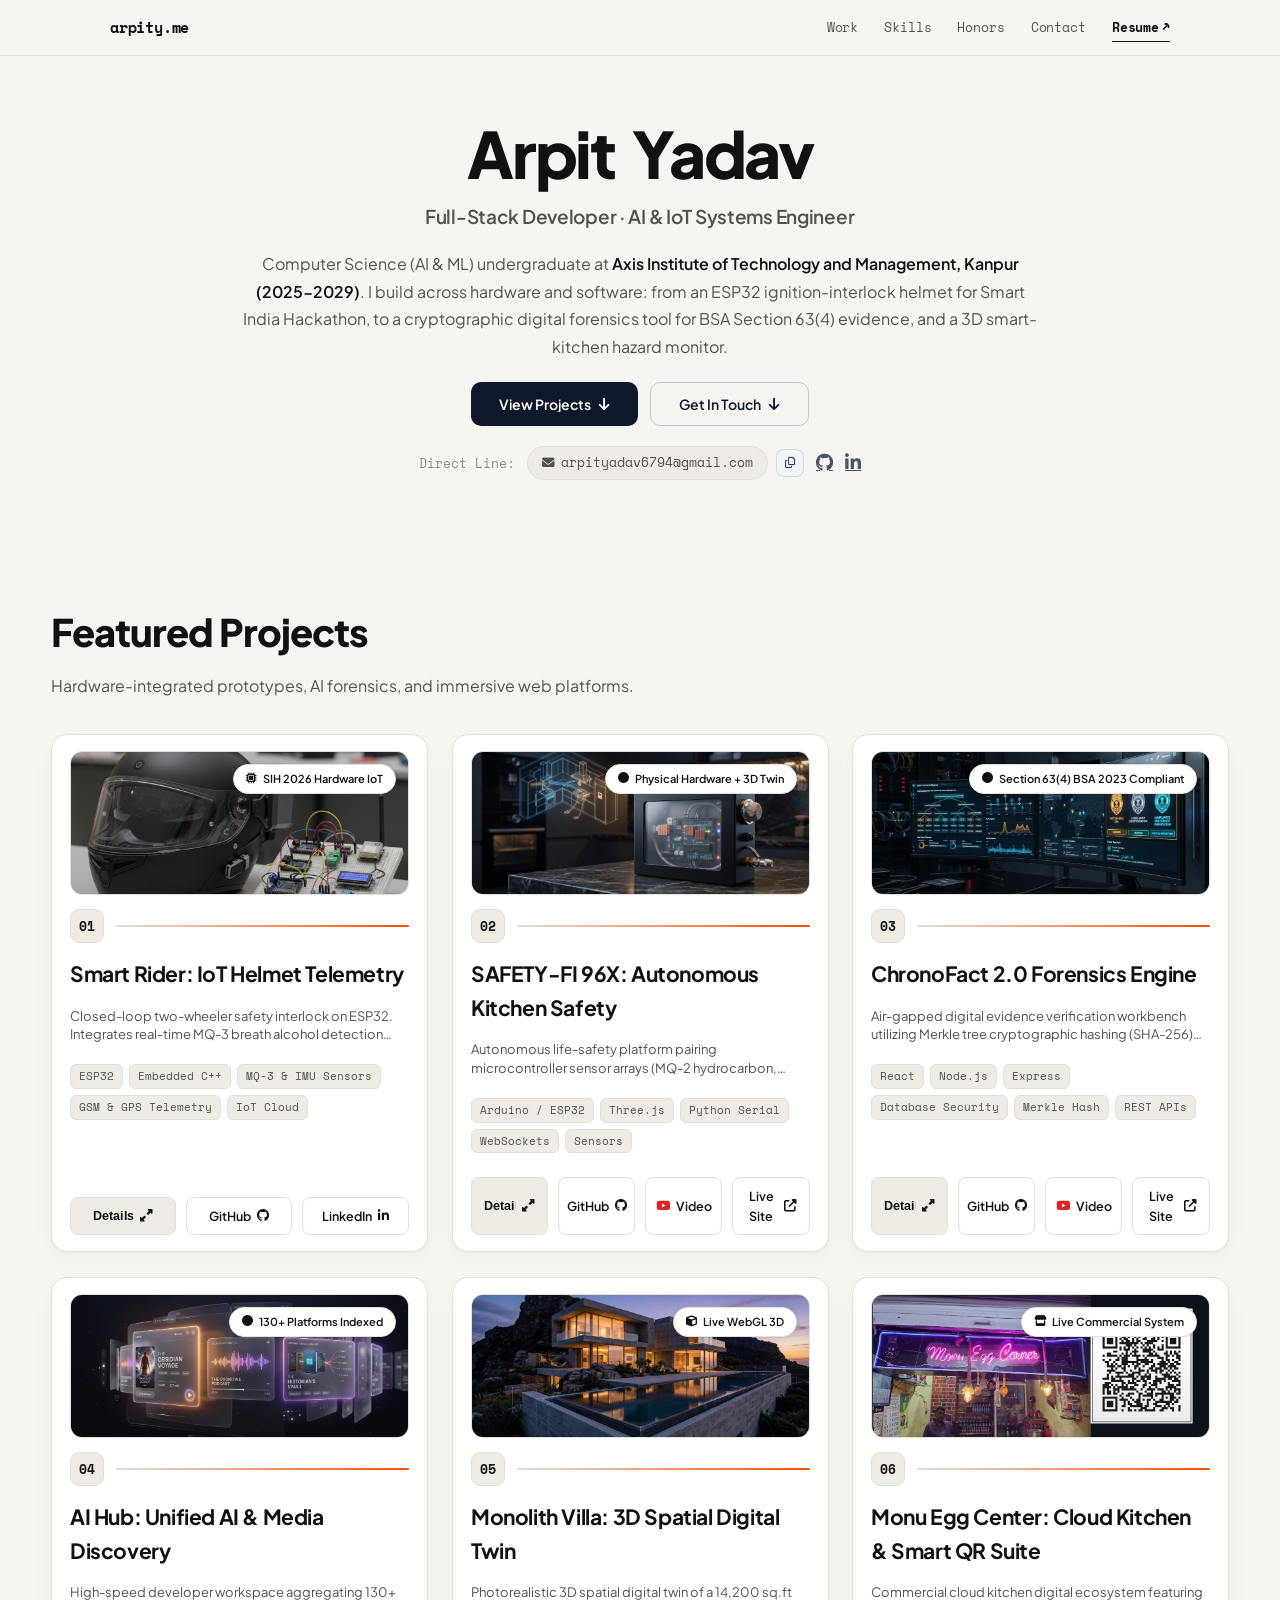
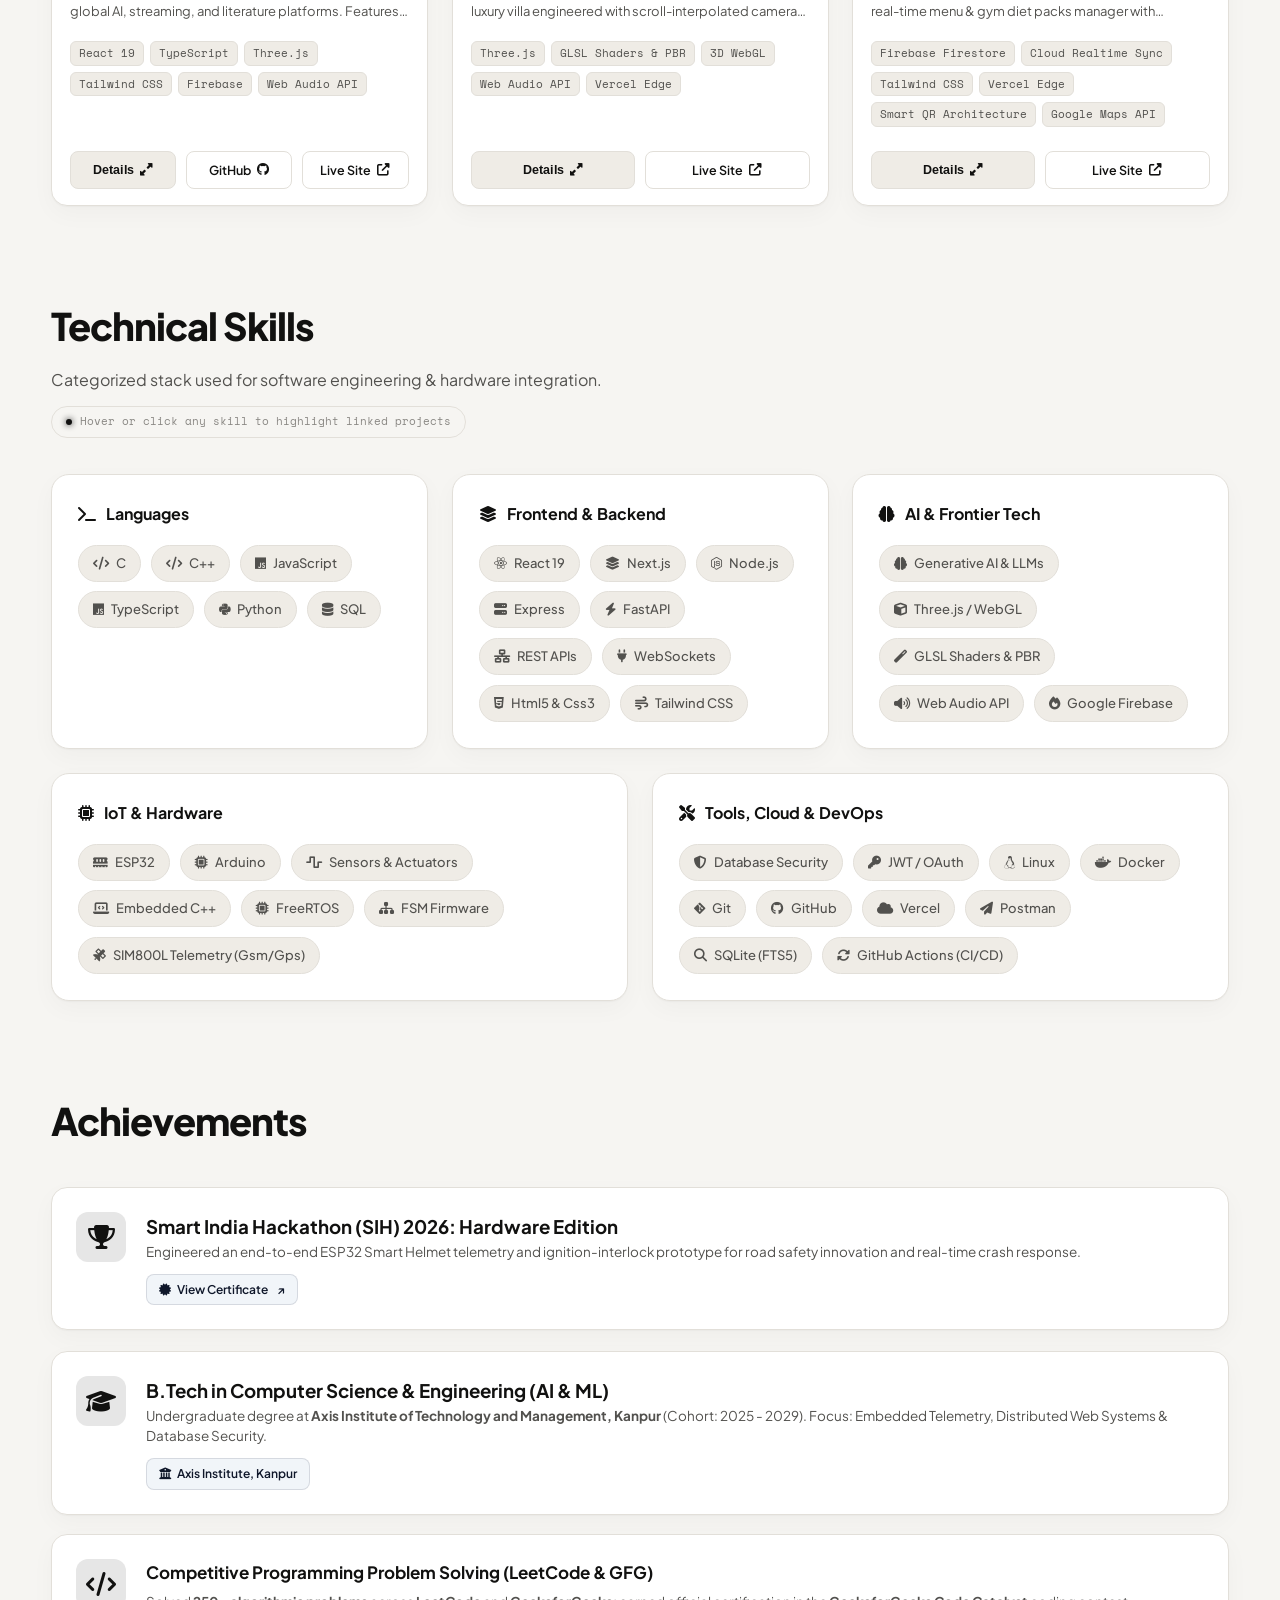
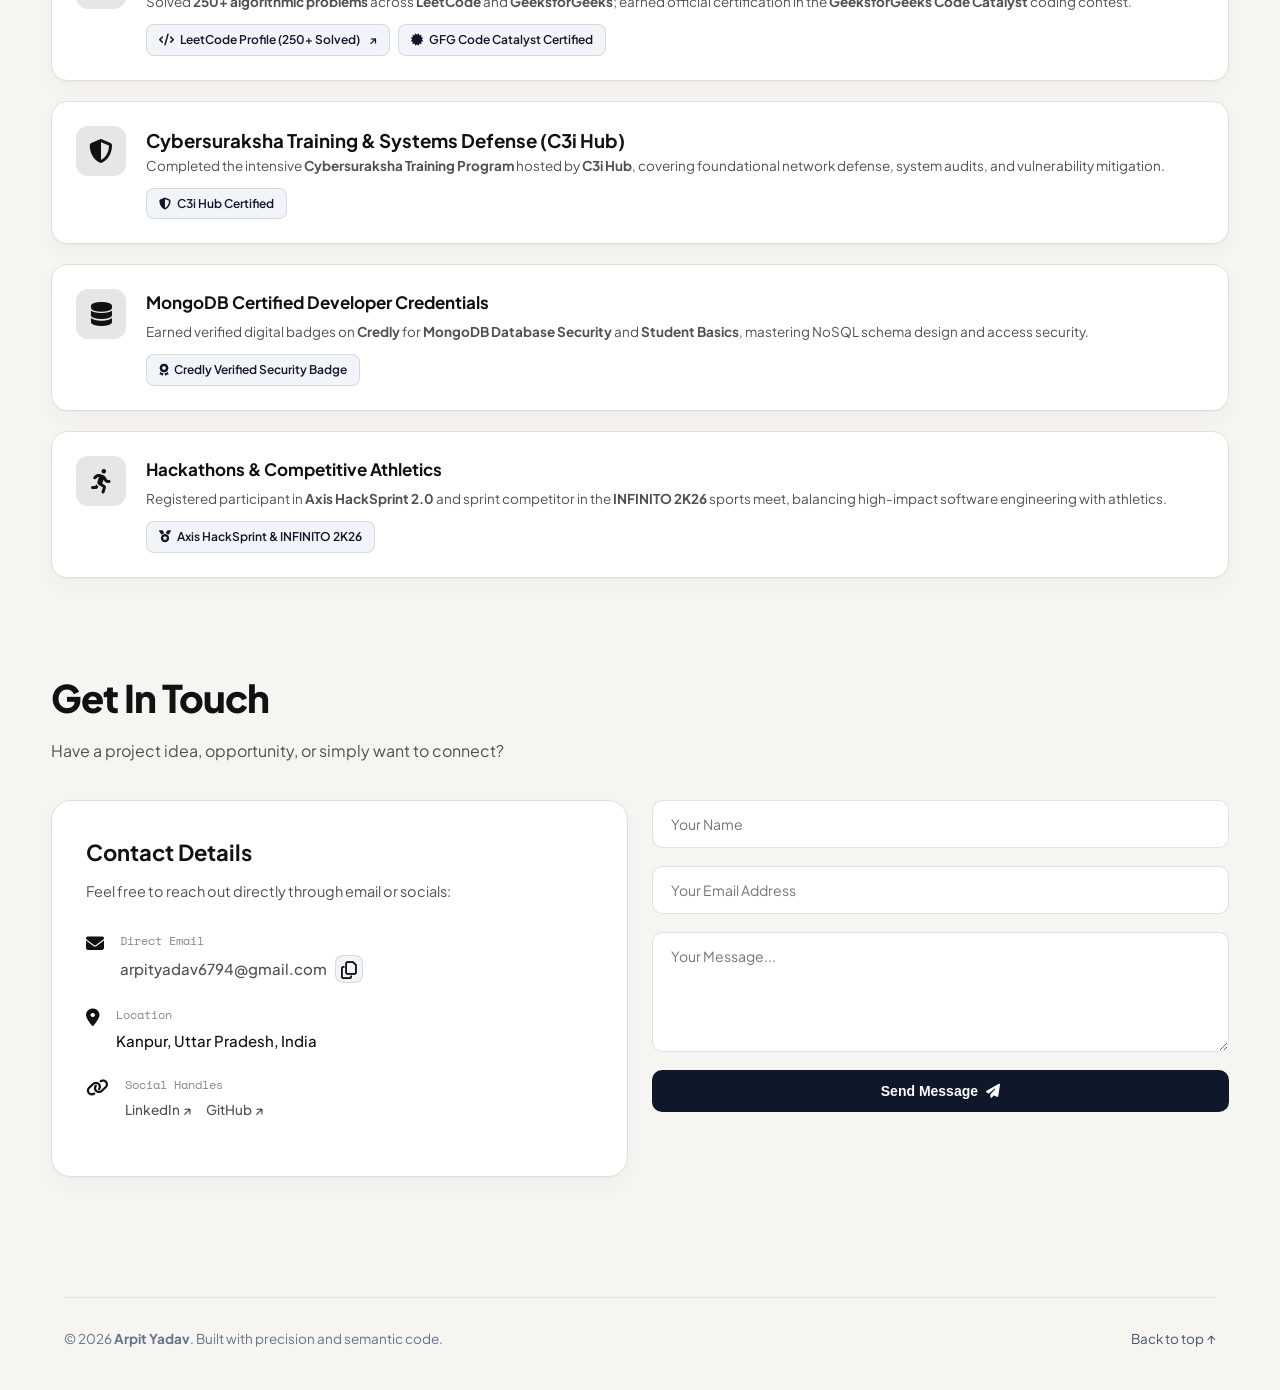
==== commit 4d9cdc04: "chore: bump asset cache-buster (v=2026.22) and add playModalSound safe stub" ====
--- a/index.html
+++ b/index.html
@@ -170,7 +170,7 @@
 
     
 
-    <link rel="stylesheet" href="style.css?v=2026.20">
+    <link rel="stylesheet" href="style.css?v=2026.22">
 
 </head>
 
@@ -1424,7 +1424,7 @@
 
     <script src="assets/ScrollTrigger.min.js"></script>
 
-    <script src="script.js?v=2026.20"></script>
+    <script src="script.js?v=2026.22"></script>
 
 </body>
 
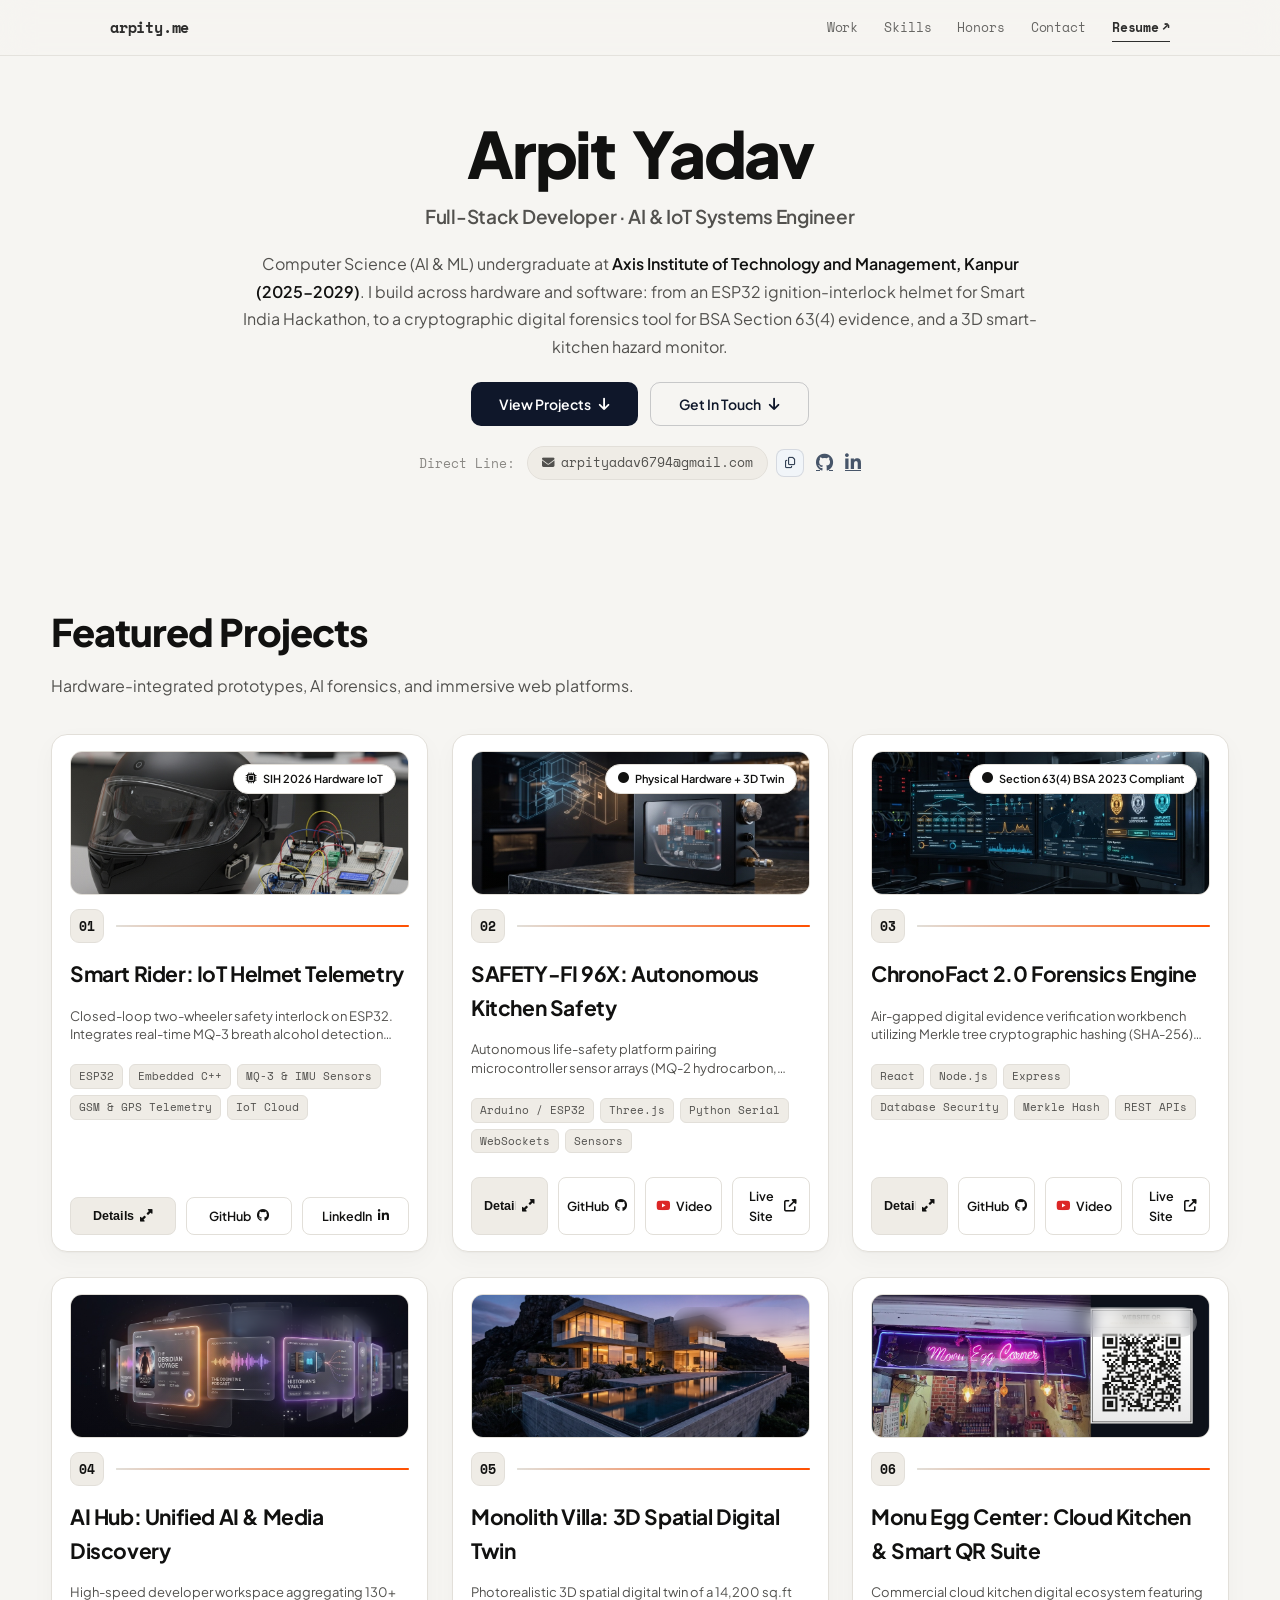
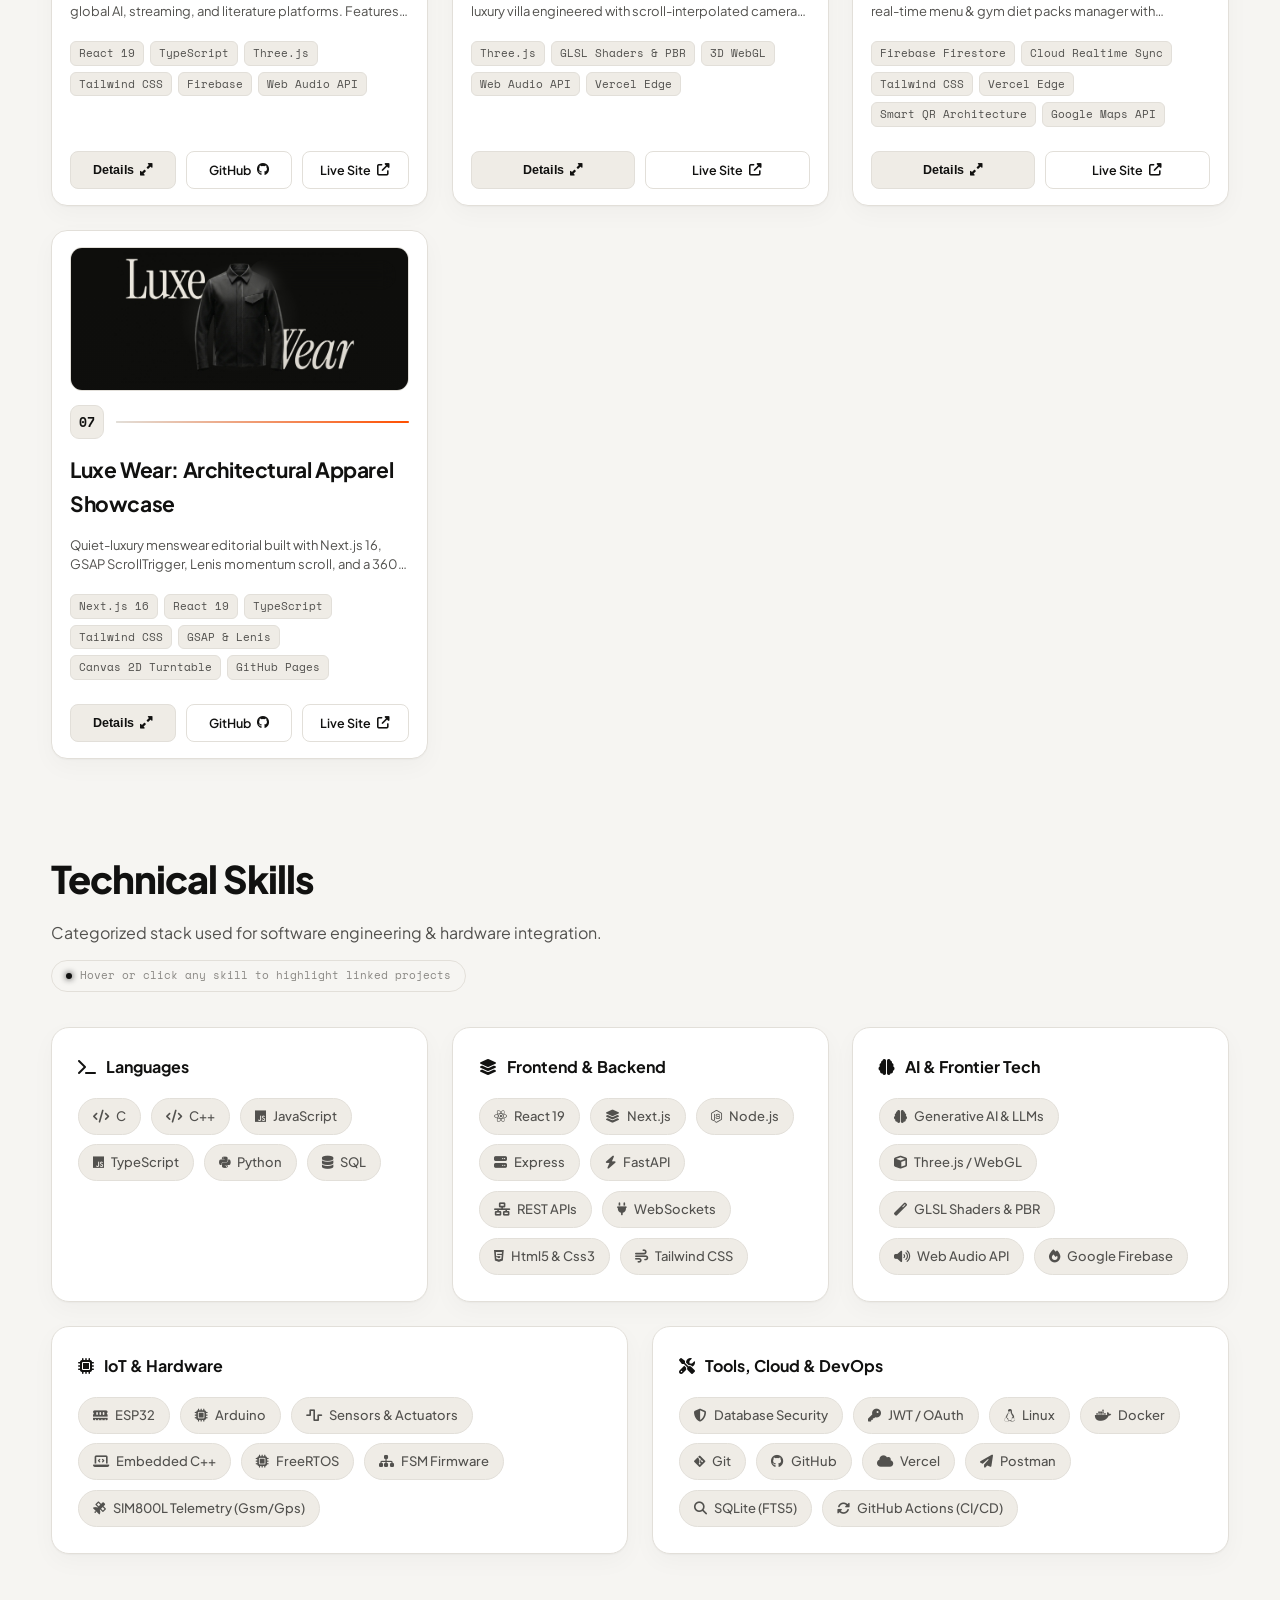
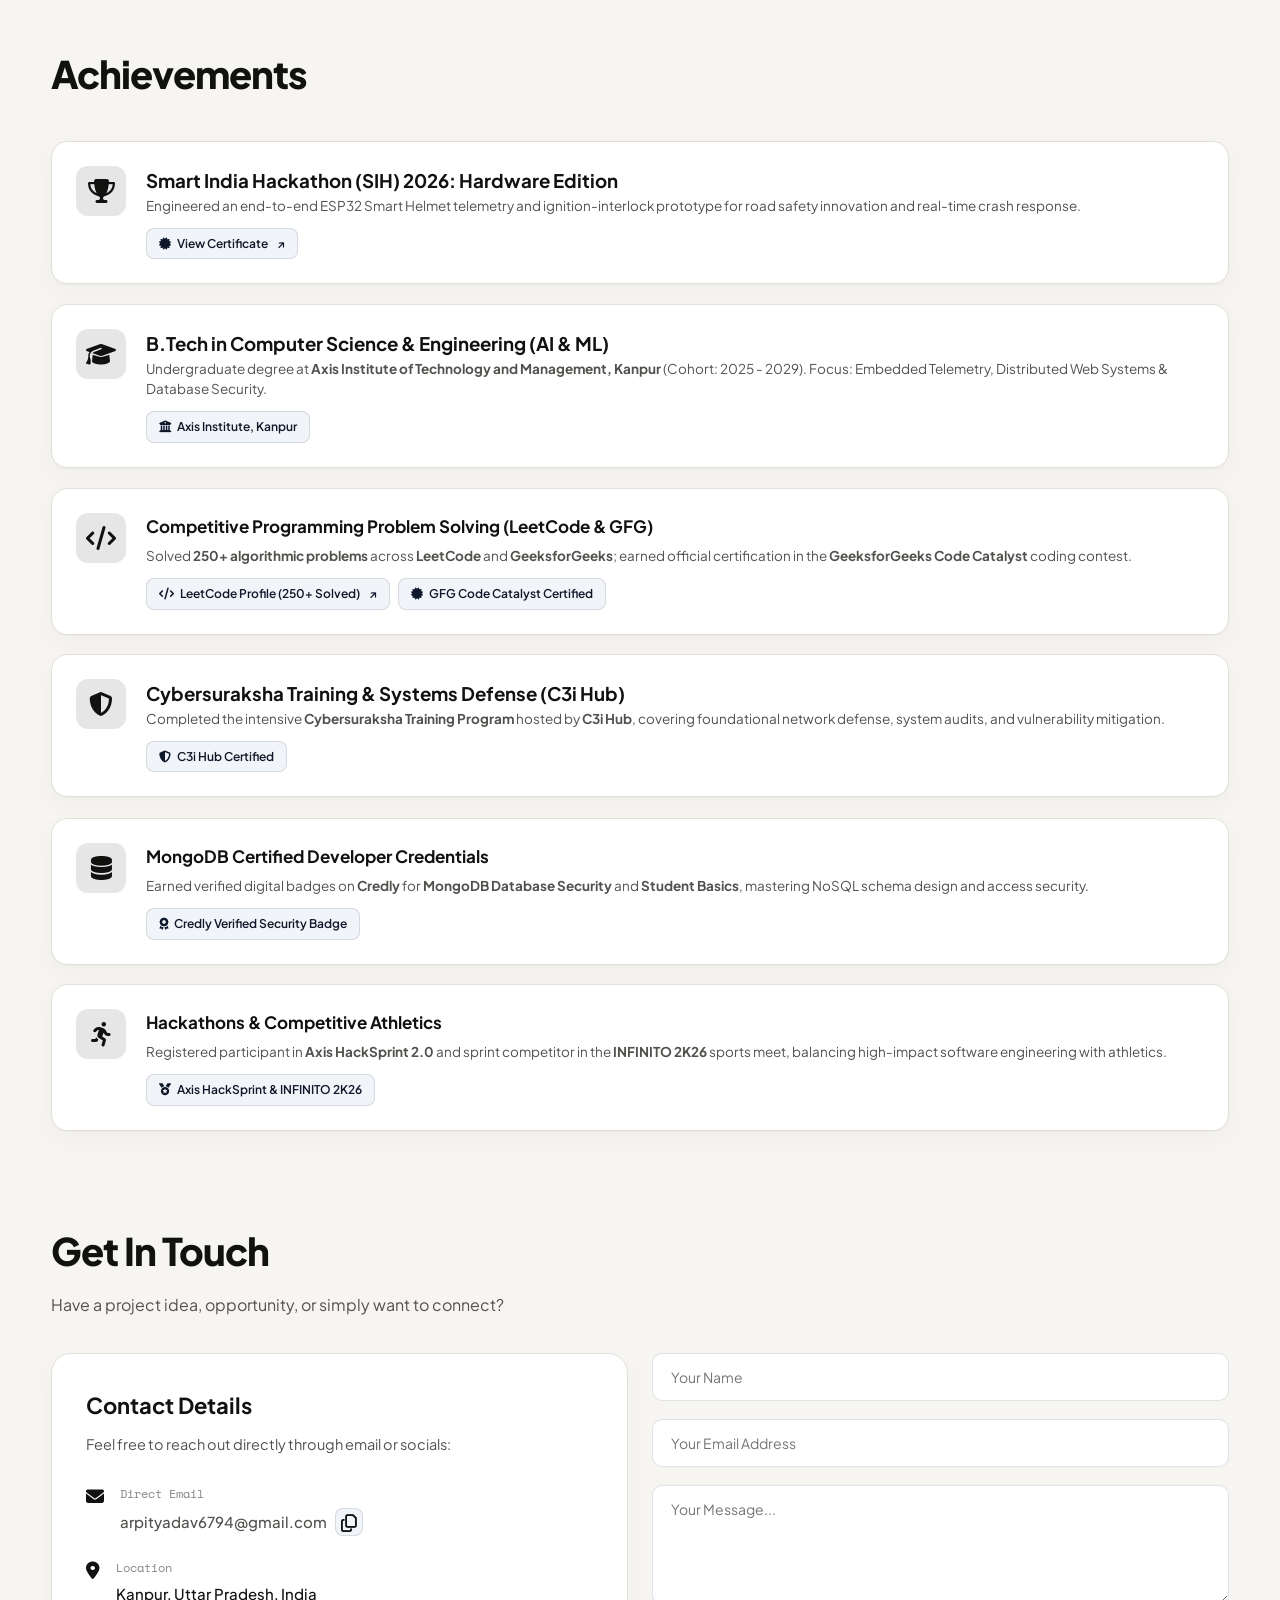
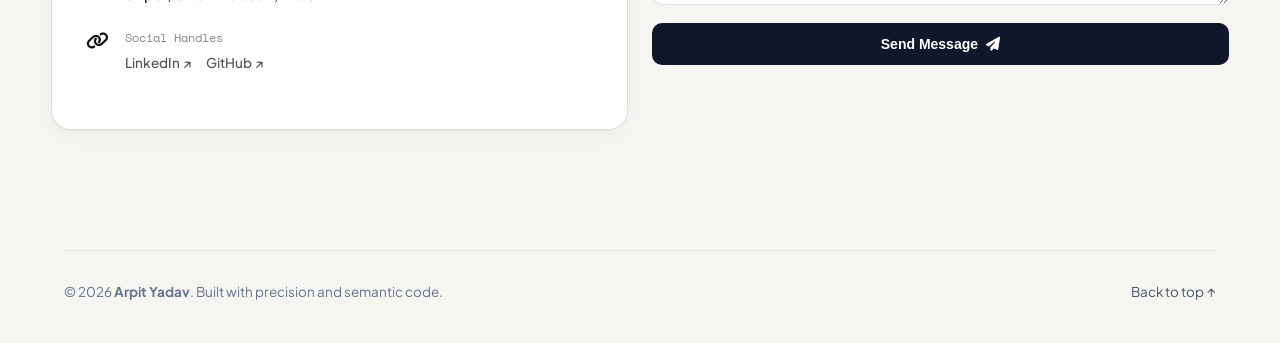
==== commit dfdb1007: "feat: showcase Luxe Wear editorial flagship and 360 turntable as Project 07" ====
--- a/index.html
+++ b/index.html
@@ -26,7 +26,7 @@
 
    4. Hero Section      : Main Intro "Hi, I'm Arpit Yadav" & Interactive Studio (Line 153-394)
 
-   5. Projects Section  : Aapke 6 Featured Projects ke cards (Line 396-568)
+   5. Projects Section  : Aapke 7 Featured Projects ke cards (Line 349-950)
 
    6. Skills Section    : Interactive Stack / Capabilities (Line 570-618)
 
@@ -170,7 +170,7 @@
 
     
 
-    <link rel="stylesheet" href="style.css?v=2026.22">
+    <link rel="stylesheet" href="style.css?v=2026.23">
 
 </head>
 
@@ -328,7 +328,7 @@
 
         <!-- ========================================================
 
-             🟢 SECTION 3: FEATURED PROJECTS (Aapke 6 Main Projects)
+             🟢 SECTION 3: FEATURED PROJECTS (Aapke 7 Main Projects)
 
              Har project ka card yahan hai:
 
@@ -344,6 +344,8 @@
 
              - 06: Monu Egg Center (Cloud Kitchen & QR Suite)
 
+             - 07: Luxe Wear (Editorial Apparel & 360° Motion)
+
              ======================================================== -->
 
         <section class="section projects-section" id="projects" aria-label="Featured Projects">
@@ -858,6 +860,92 @@
 
 
 
+                <div class="project-card card-luxe-wear" data-project="luxe-wear" data-skills="nextjs react typescript js tailwind html-css git github cicd">
+
+                                                                
+
+                <div class="card-visual-slot">
+
+                <div class="card-visual-inner">
+
+                <img src="assets/luxe-wear-preview.jpg" alt="Luxe Wear Architectural Menswear &amp; 360° Turntable Preview" class="card-preview-img" loading="lazy">
+
+                <div class="card-visual-overlay"></div>
+
+                <span class="badge live-badge visual-badge"><i class="fas fa-circle"></i> Live Editorial · 360°</span>
+
+                </div>
+
+                </div>
+
+                
+
+                <div class="card-step-row">
+
+                <div class="card-step-badge">07</div>
+
+                <div class="card-step-line" aria-hidden="true"></div>
+
+                </div>
+
+                
+
+                <div class="card-info-slot">
+
+                <h3 class="project-title">Luxe Wear: Architectural Apparel Showcase</h3>
+
+                <p class="project-summary">
+
+                Quiet-luxury menswear editorial built with Next.js 16, GSAP ScrollTrigger, Lenis momentum scroll, and a 360-frame sub-frame blended WebP overshirt turntable on unified obsidian and warm-stone panels.
+
+                </p>
+
+                <div class="tech-stack-pills">
+
+                <span data-skill="nextjs">Next.js 16</span>
+
+                <span data-skill="react">React 19</span>
+
+                <span data-skill="typescript">TypeScript</span>
+
+                <span data-skill="tailwind">Tailwind CSS</span>
+
+                <span data-skill="js">GSAP &amp; Lenis</span>
+
+                <span>Canvas 2D Turntable</span>
+
+                <span data-skill="cicd">GitHub Pages</span>
+
+                </div>
+
+                <div class="card-links">
+
+                <button class="card-btn primary sound-hover ripple-btn open-modal-btn" data-project="luxe-wear">
+
+                Details <i class="fas fa-expand-alt"></i>
+
+                </button>
+
+                <a href="https://github.com/arpityadav626/luxe-wear" target="_blank" rel="noopener noreferrer" class="card-btn outline sound-hover ripple-btn">
+
+                GitHub <i class="fab fa-github"></i>
+
+                </a>
+
+                <a href="https://arpity.me/luxe-wear/" target="_blank" rel="noopener noreferrer" class="card-btn outline sound-hover ripple-btn">
+
+                Live Site <i class="fas fa-external-link-alt"></i>
+
+                </a>
+
+                </div>
+
+                </div>
+
+                </div>
+
+
+
             </div>
 
         </section>
@@ -1424,7 +1512,7 @@
 
     <script src="assets/ScrollTrigger.min.js"></script>
 
-    <script src="script.js?v=2026.22"></script>
+    <script src="script.js?v=2026.23"></script>
 
 </body>
 
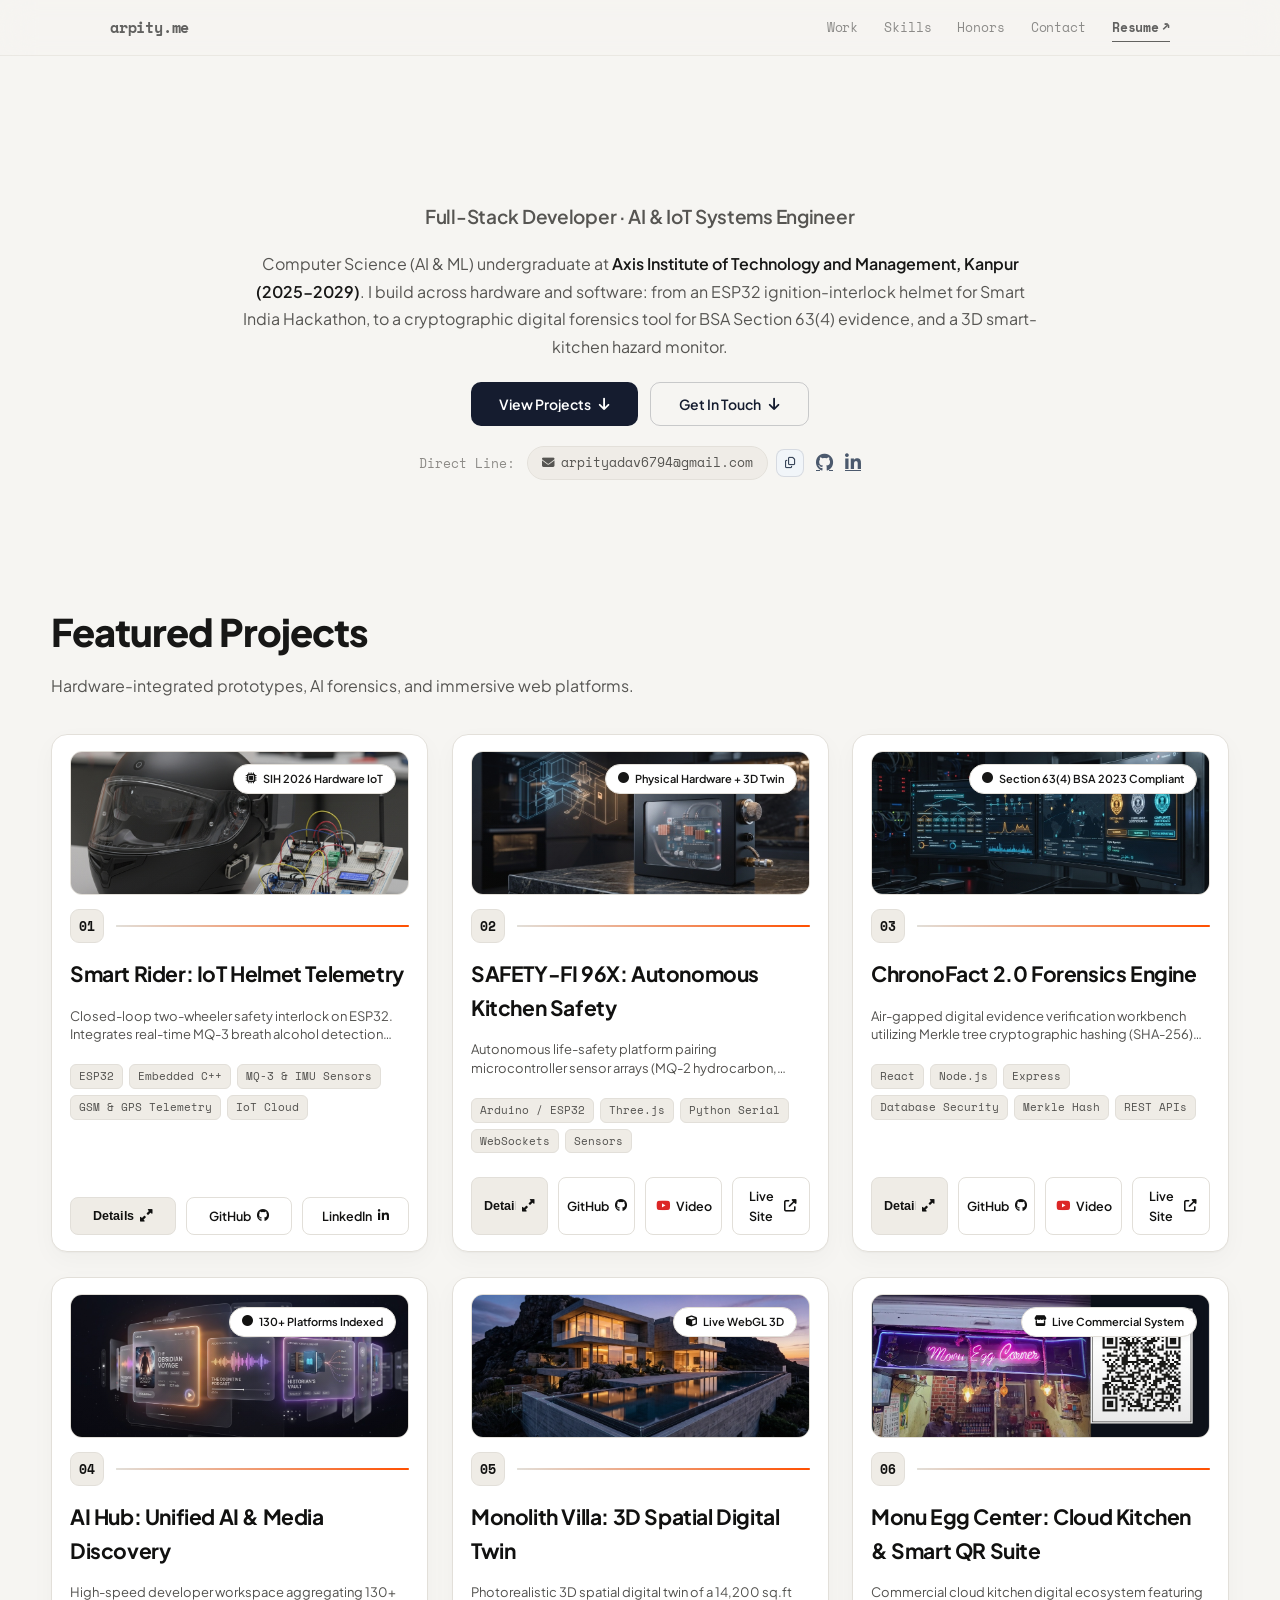
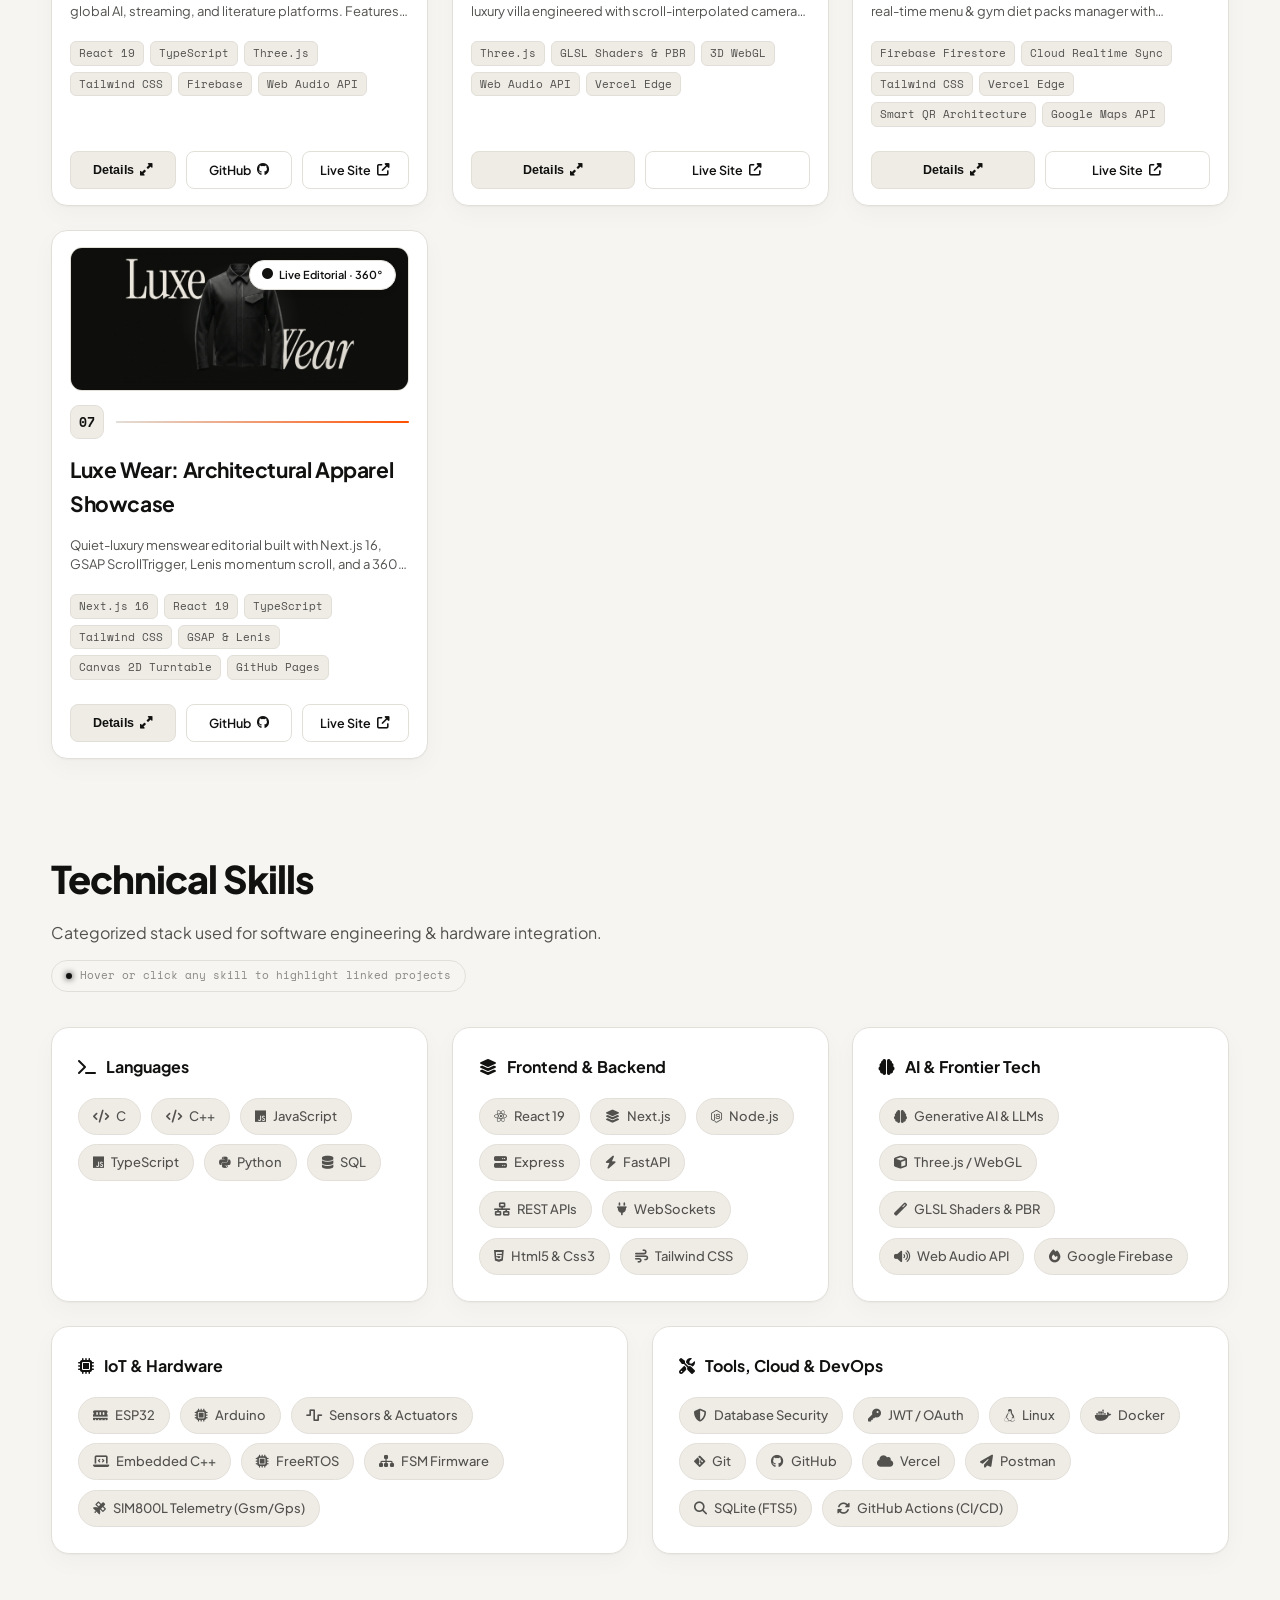
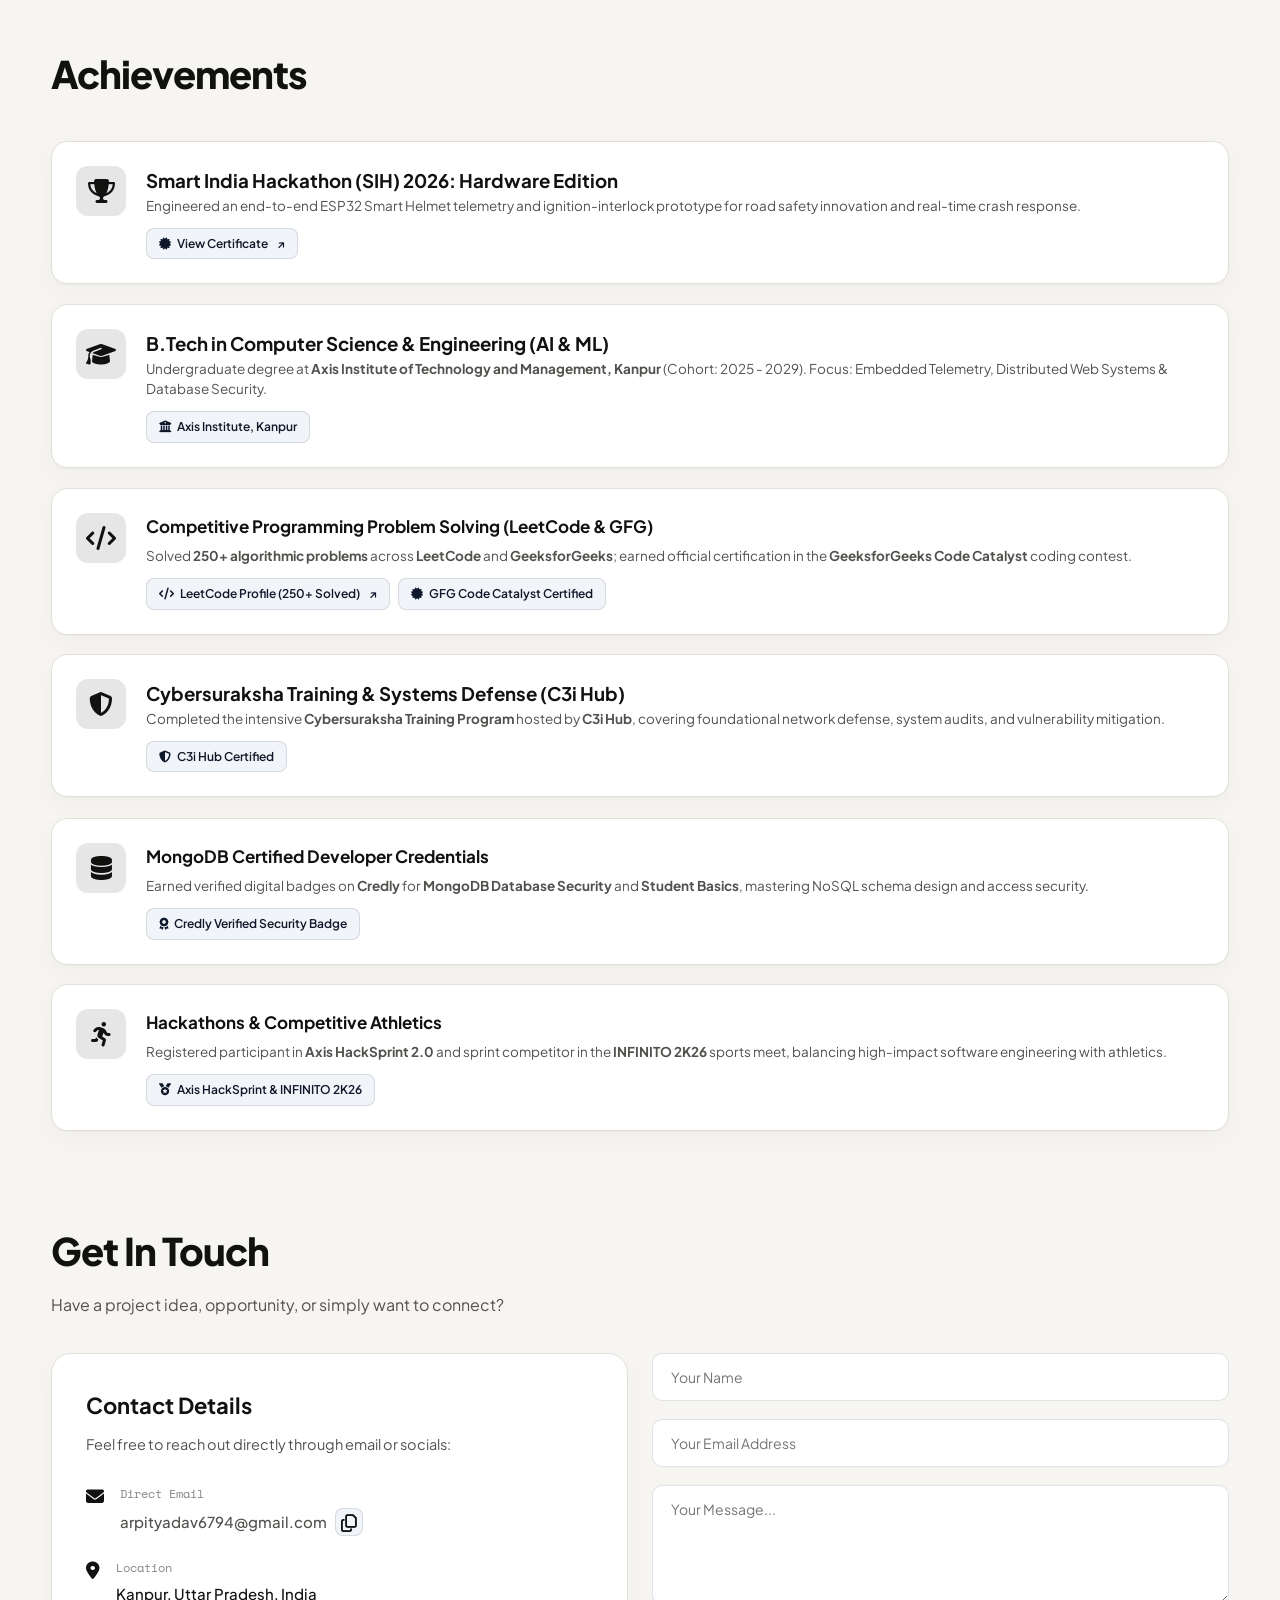
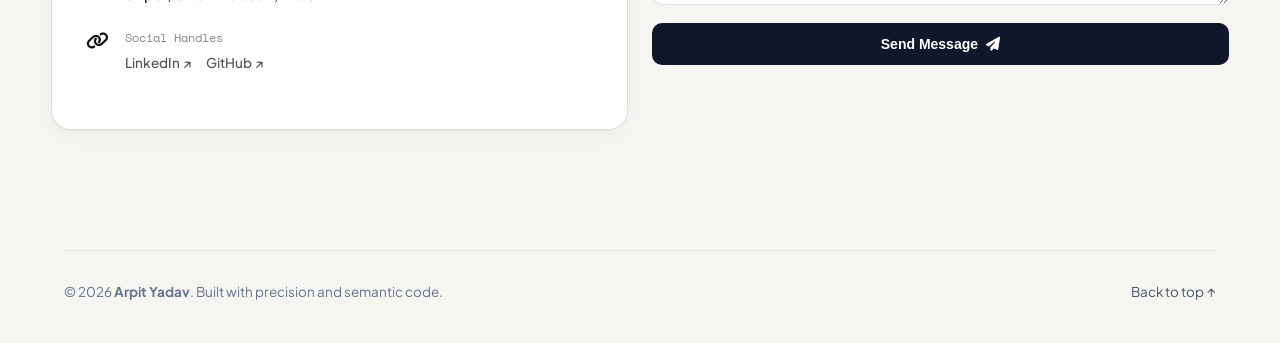
==== commit 3b09bc84: "chore(portfolio): sync Luxe Wear Project 07 mobile stride & Lighthouse metrics (v=2026.24)" ====
--- a/index.html
+++ b/index.html
@@ -1512,7 +1512,7 @@
 
     <script src="assets/ScrollTrigger.min.js"></script>
 
-    <script src="script.js?v=2026.23"></script>
+    <script src="script.js?v=2026.24"></script>
 
 </body>
 
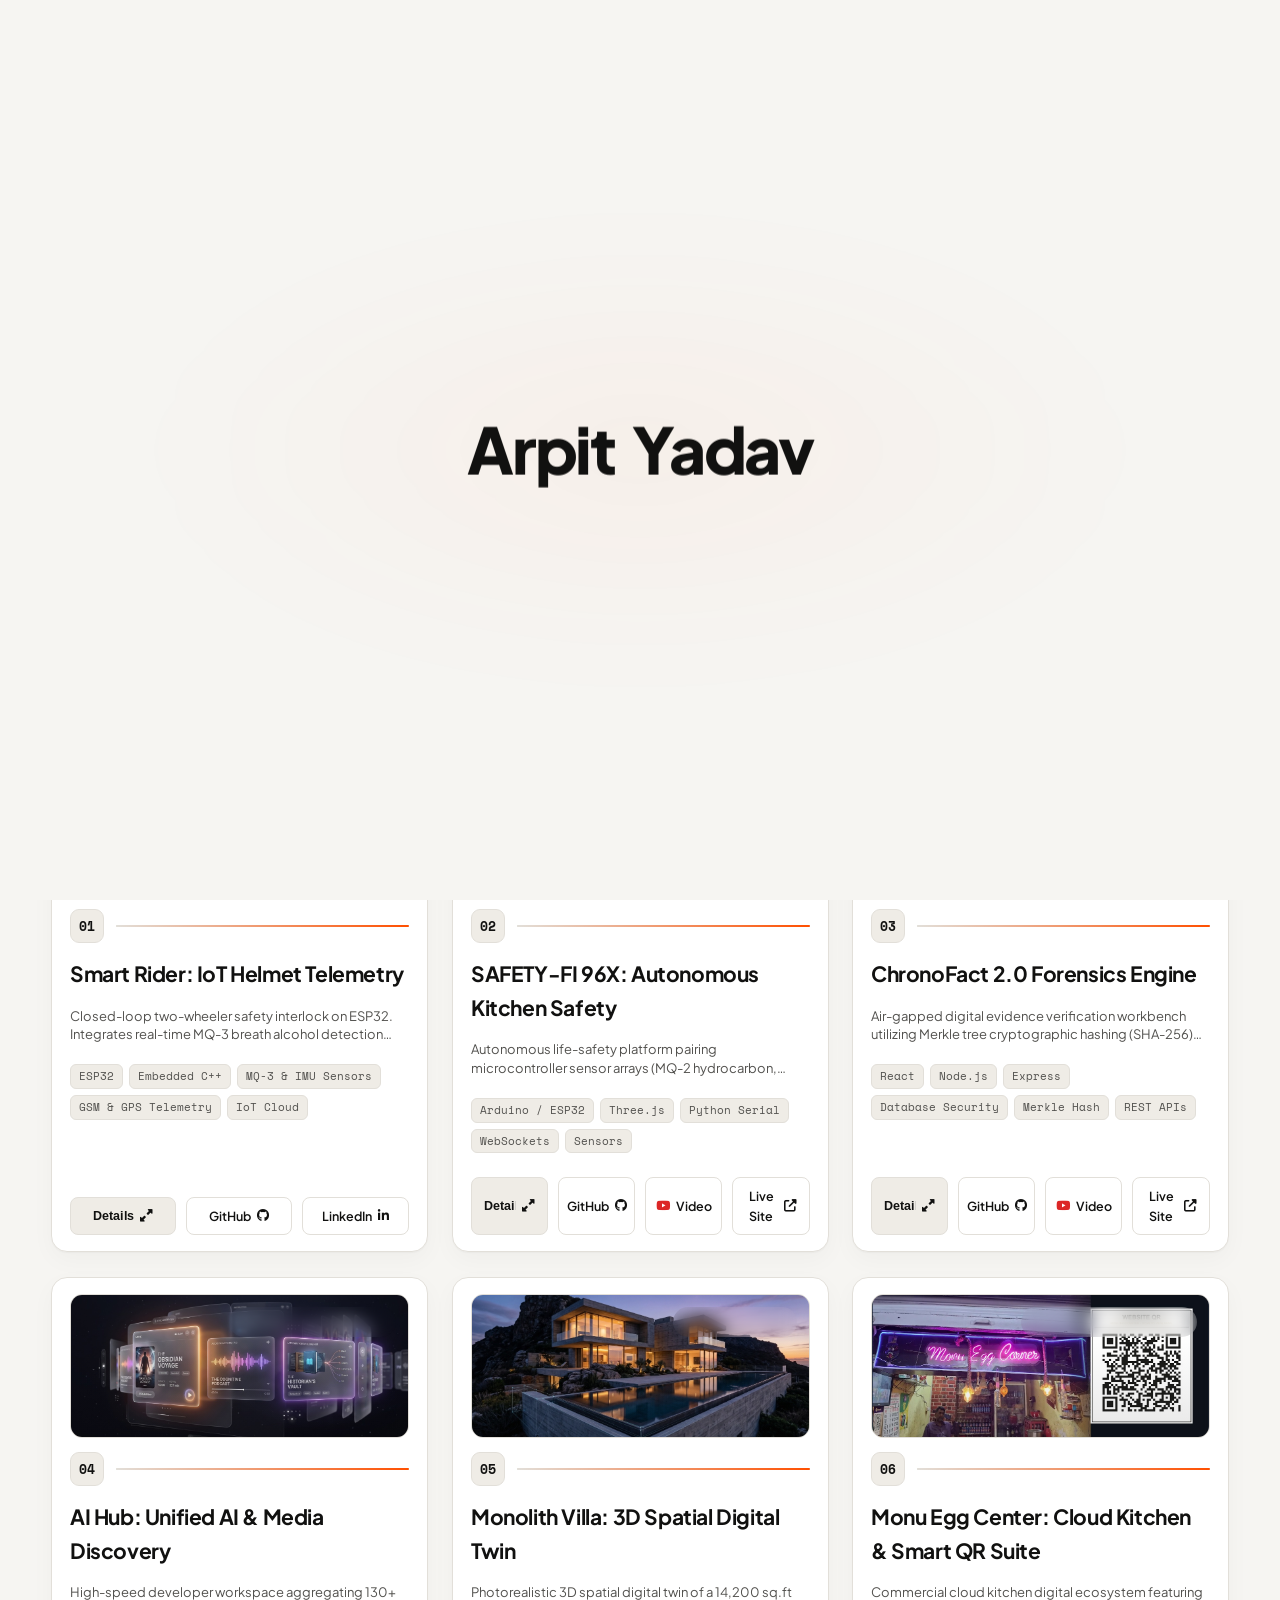
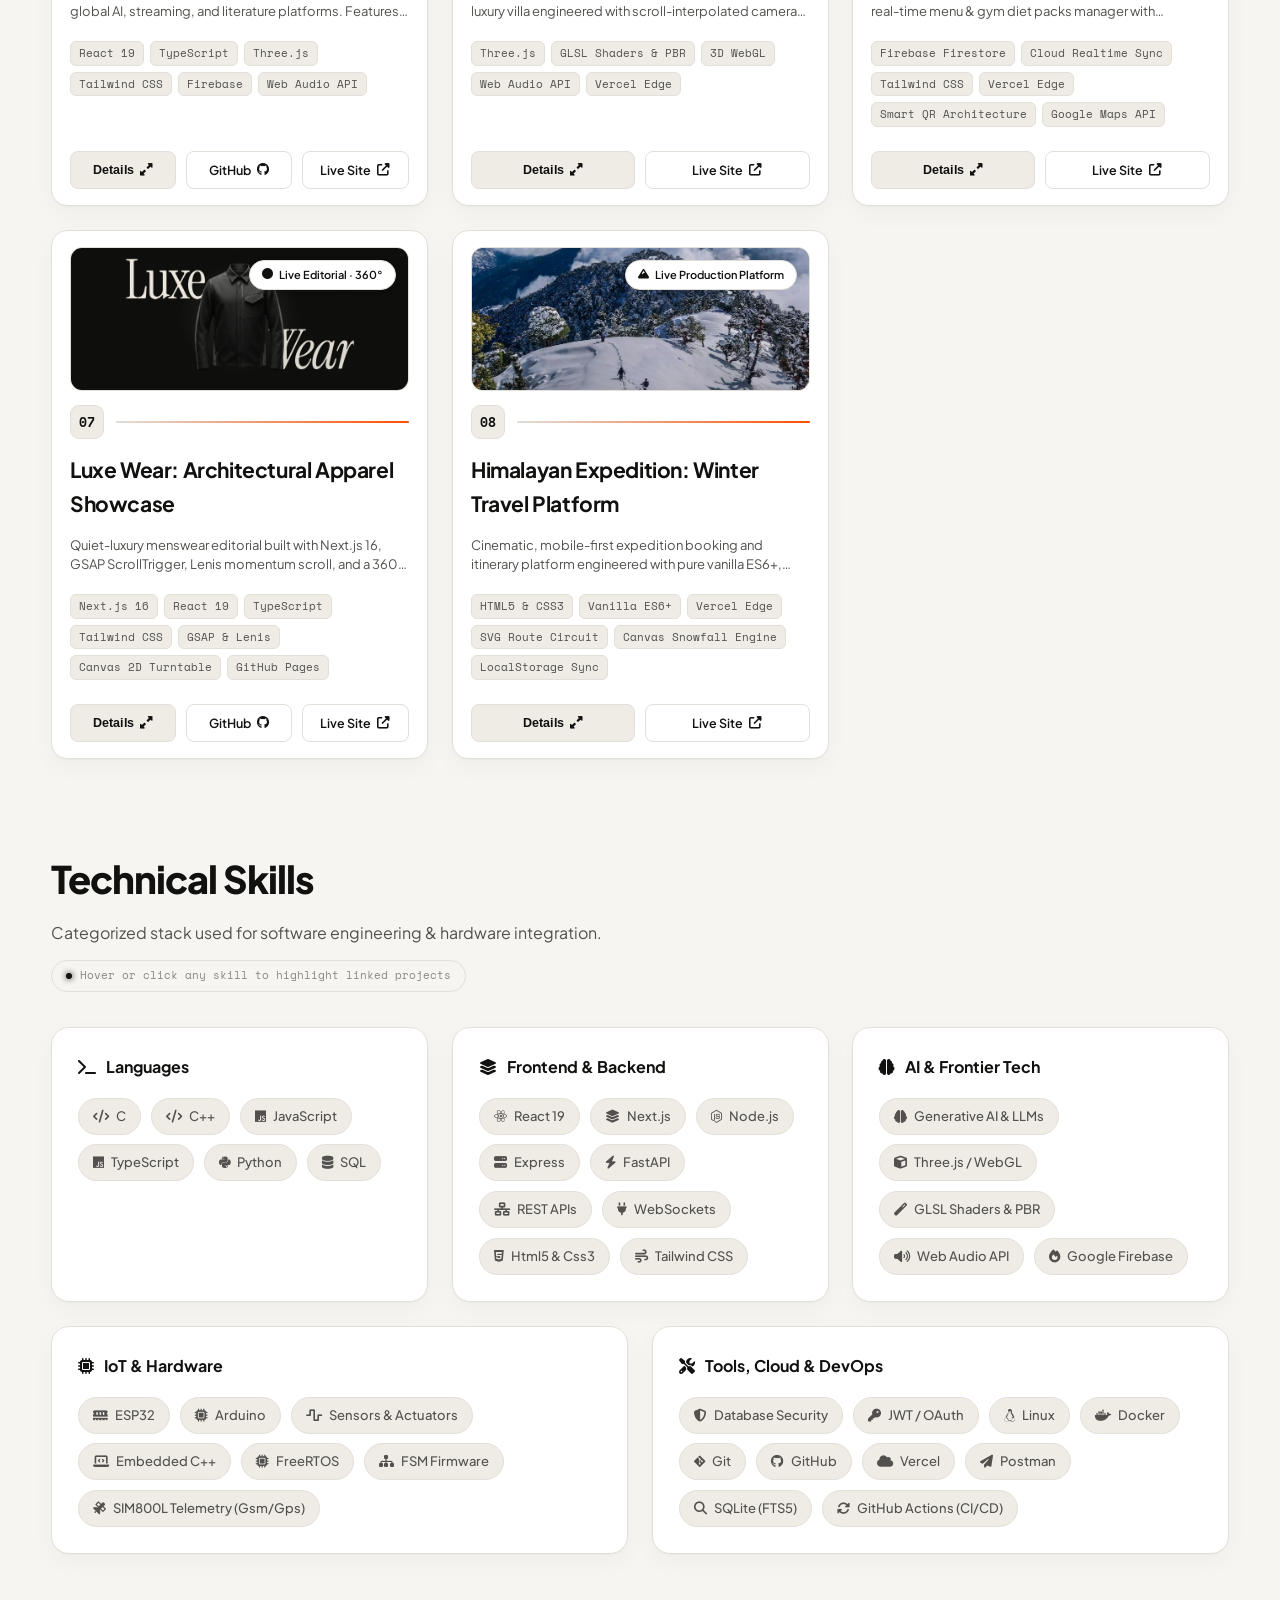
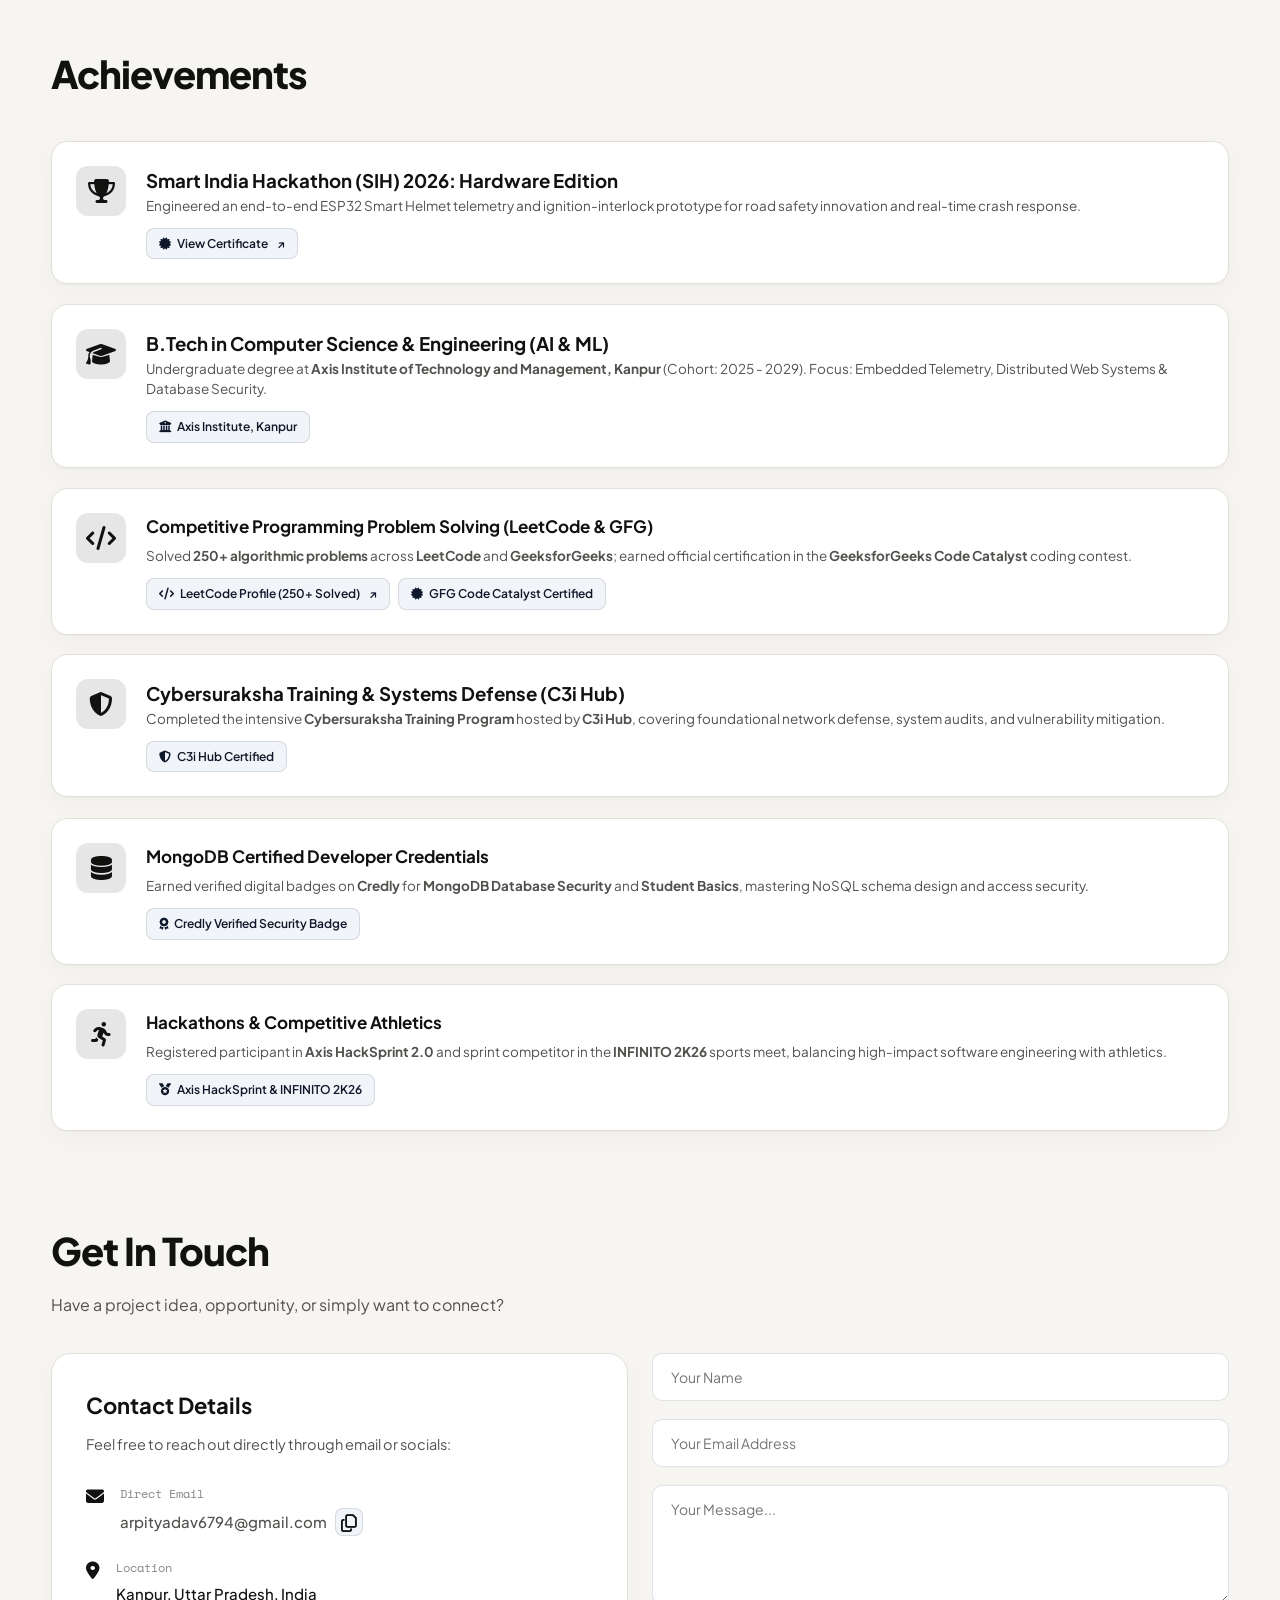
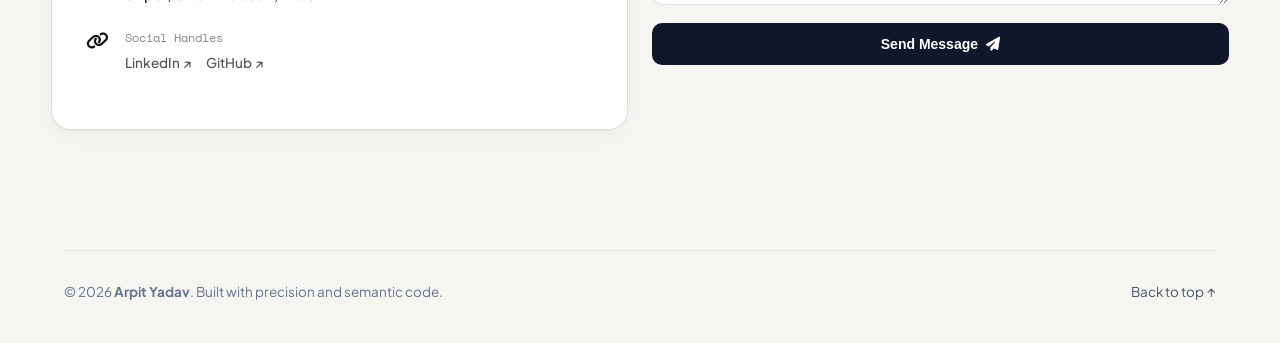
==== commit 9c6d9d2a: "feat(portfolio): showcase Himalayan Winter Expedition Platform as Project 08 (v=2026.25)" ====
--- a/index.html
+++ b/index.html
@@ -170,7 +170,7 @@
 
     
 
-    <link rel="stylesheet" href="style.css?v=2026.23">
+    <link rel="stylesheet" href="style.css?v=2026.25">
 
 </head>
 
@@ -346,6 +346,8 @@
 
              - 07: Luxe Wear (Editorial Apparel & 360° Motion)
 
+             - 08: Himalayan Expedition (Winter Travel Platform)
+
              ======================================================== -->
 
         <section class="section projects-section" id="projects" aria-label="Featured Projects">
@@ -946,183 +948,375 @@
 
 
 
+            
+                <!-- Project 08: Himalayan Winter Expedition Platform -->
+                <div class="project-card card-expedition" data-project="himalayan-expedition" data-skills="html-css js vercel responsive ui-ux svg web-design">
+                <div class="card-visual-slot">
+                <div class="card-visual-inner">
+                <img src="assets/himalayan-expedition-preview.jpg" alt="Himalayan Winter Expedition Platform Preview" class="card-preview-img" loading="lazy">
+                <div class="card-visual-overlay"></div>
+                <span class="badge live-badge visual-badge"><i class="fas fa-mountain"></i> Live Production Platform</span>
+                </div>
+                </div>
+                <div class="card-step-row">
+                <div class="card-step-badge">08</div>
+                <div class="card-step-line" aria-hidden="true"></div>
+                </div>
+                <div class="card-info-slot">
+                <h3 class="project-title">Himalayan Expedition: Winter Travel Platform</h3>
+                <p class="project-summary">
+                Cinematic, mobile-first expedition booking and itinerary platform engineered with pure vanilla ES6+, SVG coordinate routing, interactive canvas snowfall, sticky photo cross-fading, dynamic packing checklist sync, and multi-coordinator WhatsApp automation.
+                </p>
+                <div class="tech-stack-pills">
+                <span data-skill="html-css">HTML5 &amp; CSS3</span>
+                <span data-skill="js">Vanilla ES6+</span>
+                <span data-skill="vercel">Vercel Edge</span>
+                <span>SVG Route Circuit</span>
+                <span>Canvas Snowfall Engine</span>
+                <span>LocalStorage Sync</span>
+                </div>
+                <div class="card-links">
+                <button class="card-btn primary sound-hover ripple-btn open-modal-btn" data-project="himalayan-expedition">
+                Details <i class="fas fa-expand-alt"></i>
+                </button>
+                <a href="https://collegetripbrochure.vercel.app" target="_blank" rel="noopener noreferrer" class="card-btn outline sound-hover ripple-btn">
+                Live Site <i class="fas fa-external-link-alt"></i>
+                </a>
+                </div>
+                </div>
+                </div>
+
+</div>
+
+        </section>
+
+
+
+        <!-- ========================================================
+
+             🟢 SECTION 4: TECHNICAL SKILLS (Aapke Saare Technical Skills)
+
+             - Languages (C, C++, JS, TS, Python)
+
+             - Frontend & Backend (React, Node, Express, Tailwind)
+
+             - 3D & Graphics (Three.js, GLSL Shaders, Web Audio)
+
+             - IoT & Hardware (ESP32, Arduino, Sensors)
+
+             - Tools & Databases (Git, GitHub, Vercel, Linux)
+
+             ======================================================== -->
+
+        <section class="section skills-section" id="skills">
+
+            <div class="section-header">
+
+                <h2 class="section-title">Technical Skills</h2>
+
+                <p class="section-desc">Categorized stack used for software engineering & hardware integration.</p>
+
+                <div class="skills-interactive-hint" id="skills-interactive-hint">
+
+                    <span class="hint-pulse"></span> <span id="hint-text">Hover or click any skill to highlight linked projects</span>
+
+                </div>
+
             </div>
 
+
+
+            <div class="skills-categories-grid">
+
+                
+
+                <div class="skill-category-card">
+
+                    <div class="category-title"><i class="fas fa-terminal"></i> Languages</div>
+
+                    <div class="pill-group">
+
+                        <span class="skill-pill sound-hover" data-skill="c"><i class="fas fa-code"></i> C</span>
+
+                        <span class="skill-pill sound-hover" data-skill="cpp"><i class="fas fa-code"></i> C++</span>
+
+                        <span class="skill-pill sound-hover" data-skill="js"><i class="fab fa-js"></i> JavaScript</span>
+
+                        <span class="skill-pill sound-hover" data-skill="typescript"><i class="fab fa-js"></i> TypeScript</span>
+
+                        <span class="skill-pill sound-hover" data-skill="python"><i class="fab fa-python"></i> Python</span>
+
+                          <span class="skill-pill sound-hover" data-skill="sql"><i class="fas fa-database"></i> SQL</span>
+
+                    </div>
+
+                </div>
+
+
+
+                <div class="skill-category-card">
+
+                    <div class="category-title"><i class="fas fa-layer-group"></i> Frontend & Backend</div>
+
+                    <div class="pill-group">
+
+                        <span class="skill-pill sound-hover" data-skill="react"><i class="fab fa-react"></i> React 19</span>
+
+                          <span class="skill-pill sound-hover" data-skill="nextjs"><i class="fas fa-layer-group"></i> Next.js</span>
+
+                        <span class="skill-pill sound-hover" data-skill="nodejs"><i class="fab fa-node-js"></i> Node.js</span>
+
+                        <span class="skill-pill sound-hover" data-skill="express"><i class="fas fa-server"></i> Express</span>
+
+                          <span class="skill-pill sound-hover" data-skill="fastapi"><i class="fas fa-bolt"></i> FastAPI</span>
+
+                        <span class="skill-pill sound-hover" data-skill="rest-api"><i class="fas fa-network-wired"></i> REST APIs</span>
+
+                        <span class="skill-pill sound-hover" data-skill="websockets"><i class="fas fa-plug"></i> WebSockets</span>
+
+                        <span class="skill-pill sound-hover" data-skill="html-css"><i class="fab fa-html5"></i> Html5 &amp; Css3</span>
+
+                        <span class="skill-pill sound-hover" data-skill="tailwind"><i class="fas fa-wind"></i> Tailwind CSS</span>
+
+                    </div>
+
+                </div>
+
+
+
+                <div class="skill-category-card">
+
+                    <div class="category-title"><i class="fas fa-brain"></i> AI &amp; Frontier Tech</div>
+
+                    <div class="pill-group">
+
+                        <span class="skill-pill sound-hover" data-skill="ai"><i class="fas fa-brain"></i> Generative AI &amp; LLMs</span>
+
+                        <span class="skill-pill sound-hover" data-skill="threejs"><i class="fas fa-cube"></i> Three.js / WebGL</span>
+
+                        <span class="skill-pill sound-hover" data-skill="shaders"><i class="fas fa-magic"></i> GLSL Shaders &amp; PBR</span>
+
+                        <span class="skill-pill sound-hover" data-skill="web-audio"><i class="fas fa-volume-up"></i> Web Audio API</span>
+
+                        <span class="skill-pill sound-hover" data-skill="firebase"><i class="fas fa-fire"></i> Google Firebase</span>
+
+                    </div>
+
+                </div>
+
+
+
+                <div class="skill-category-card">
+
+                    <div class="category-title"><i class="fas fa-microchip"></i> IoT &amp; Hardware</div>
+
+                    <div class="pill-group">
+
+                        <span class="skill-pill sound-hover" data-skill="esp32"><i class="fas fa-memory"></i> ESP32</span>
+
+                        <span class="skill-pill sound-hover" data-skill="arduino"><i class="fas fa-microchip"></i> Arduino</span>
+
+                        <span class="skill-pill sound-hover" data-skill="sensors"><i class="fas fa-wave-square"></i> Sensors &amp; Actuators</span>
+
+                        <span class="skill-pill sound-hover" data-skill="embedded-c"><i class="fas fa-laptop-code"></i> Embedded C++</span>
+
+                          <span class="skill-pill sound-hover" data-skill="freertos"><i class="fas fa-microchip"></i> FreeRTOS</span>
+
+                          <span class="skill-pill sound-hover" data-skill="fsm"><i class="fas fa-sitemap"></i> FSM Firmware</span>
+
+                          <span class="skill-pill sound-hover" data-skill="gsm-gps"><i class="fas fa-satellite"></i> SIM800L Telemetry (Gsm/Gps)</span>
+
+                    </div>
+
+                </div>
+
+
+
+                <div class="skill-category-card">
+
+                    <div class="category-title"><i class="fas fa-tools"></i> Tools, Cloud &amp; DevOps</div>
+
+                    <div class="pill-group">
+
+                                                <span class="skill-pill sound-hover" data-skill="db-security"><i class="fas fa-shield-alt"></i> Database Security</span>
+
+                        <span class="skill-pill sound-hover" data-skill="jwt-auth"><i class="fas fa-key"></i> JWT / OAuth</span>
+
+                        <span class="skill-pill sound-hover" data-skill="linux"><i class="fab fa-linux"></i> Linux</span>
+
+                        <span class="skill-pill sound-hover" data-skill="docker"><i class="fab fa-docker"></i> Docker</span>
+
+                        <span class="skill-pill sound-hover" data-skill="git"><i class="fab fa-git-alt"></i> Git</span>
+
+                        <span class="skill-pill sound-hover" data-skill="github"><i class="fab fa-github"></i> GitHub</span>
+
+                        <span class="skill-pill sound-hover" data-skill="vercel"><i class="fas fa-cloud"></i> Vercel</span>
+
+                        <span class="skill-pill sound-hover" data-skill="postman"><i class="fas fa-paper-plane"></i> Postman</span>
+
+                          <span class="skill-pill sound-hover" data-skill="sqlite"><i class="fas fa-search"></i> SQLite (FTS5)</span>
+
+                          <span class="skill-pill sound-hover" data-skill="cicd"><i class="fas fa-sync-alt"></i> GitHub Actions (CI/CD)</span>
+
+                    </div>
+
+                </div>
+
+
+
+            </div>
+
         </section>
 
 
 
         <!-- ========================================================
 
-             🟢 SECTION 4: TECHNICAL SKILLS (Aapke Saare Technical Skills)
-
-             - Languages (C, C++, JS, TS, Python)
-
-             - Frontend & Backend (React, Node, Express, Tailwind)
-
-             - 3D & Graphics (Three.js, GLSL Shaders, Web Audio)
-
-             - IoT & Hardware (ESP32, Arduino, Sensors)
-
-             - Tools & Databases (Git, GitHub, Vercel, Linux)
+             🟢 SECTION 3: ACHIEVEMENTS & MILESTONES (Hackathon & Certificates)
+
+             - Smart India Hackathon (SIH) Participant
+
+             - Competitive Programming & Problem Solving (C/C++)
+
+             - Technical Certifications & Badges
+
+             - B.Tech CSE (AI & ML) at Axis Institute
 
              ======================================================== -->
 
-        <section class="section skills-section" id="skills">
+        <section class="section achievements-section" id="achievements">
 
             <div class="section-header">
 
-                <h2 class="section-title">Technical Skills</h2>
-
-                <p class="section-desc">Categorized stack used for software engineering & hardware integration.</p>
-
-                <div class="skills-interactive-hint" id="skills-interactive-hint">
-
-                    <span class="hint-pulse"></span> <span id="hint-text">Hover or click any skill to highlight linked projects</span>
-
-                </div>
+                <h2 class="section-title">Achievements</h2>
 
             </div>
 
 
 
-            <div class="skills-categories-grid">
-
-                
-
-                <div class="skill-category-card">
-
-                    <div class="category-title"><i class="fas fa-terminal"></i> Languages</div>
-
-                    <div class="pill-group">
-
-                        <span class="skill-pill sound-hover" data-skill="c"><i class="fas fa-code"></i> C</span>
-
-                        <span class="skill-pill sound-hover" data-skill="cpp"><i class="fas fa-code"></i> C++</span>
-
-                        <span class="skill-pill sound-hover" data-skill="js"><i class="fab fa-js"></i> JavaScript</span>
-
-                        <span class="skill-pill sound-hover" data-skill="typescript"><i class="fab fa-js"></i> TypeScript</span>
-
-                        <span class="skill-pill sound-hover" data-skill="python"><i class="fab fa-python"></i> Python</span>
-
-                          <span class="skill-pill sound-hover" data-skill="sql"><i class="fas fa-database"></i> SQL</span>
-
-                    </div>
-
-                </div>
-
-
-
-                <div class="skill-category-card">
-
-                    <div class="category-title"><i class="fas fa-layer-group"></i> Frontend & Backend</div>
-
-                    <div class="pill-group">
-
-                        <span class="skill-pill sound-hover" data-skill="react"><i class="fab fa-react"></i> React 19</span>
-
-                          <span class="skill-pill sound-hover" data-skill="nextjs"><i class="fas fa-layer-group"></i> Next.js</span>
-
-                        <span class="skill-pill sound-hover" data-skill="nodejs"><i class="fab fa-node-js"></i> Node.js</span>
-
-                        <span class="skill-pill sound-hover" data-skill="express"><i class="fas fa-server"></i> Express</span>
-
-                          <span class="skill-pill sound-hover" data-skill="fastapi"><i class="fas fa-bolt"></i> FastAPI</span>
-
-                        <span class="skill-pill sound-hover" data-skill="rest-api"><i class="fas fa-network-wired"></i> REST APIs</span>
-
-                        <span class="skill-pill sound-hover" data-skill="websockets"><i class="fas fa-plug"></i> WebSockets</span>
-
-                        <span class="skill-pill sound-hover" data-skill="html-css"><i class="fab fa-html5"></i> Html5 &amp; Css3</span>
-
-                        <span class="skill-pill sound-hover" data-skill="tailwind"><i class="fas fa-wind"></i> Tailwind CSS</span>
-
-                    </div>
-
-                </div>
-
-
-
-                <div class="skill-category-card">
-
-                    <div class="category-title"><i class="fas fa-brain"></i> AI &amp; Frontier Tech</div>
-
-                    <div class="pill-group">
-
-                        <span class="skill-pill sound-hover" data-skill="ai"><i class="fas fa-brain"></i> Generative AI &amp; LLMs</span>
-
-                        <span class="skill-pill sound-hover" data-skill="threejs"><i class="fas fa-cube"></i> Three.js / WebGL</span>
-
-                        <span class="skill-pill sound-hover" data-skill="shaders"><i class="fas fa-magic"></i> GLSL Shaders &amp; PBR</span>
-
-                        <span class="skill-pill sound-hover" data-skill="web-audio"><i class="fas fa-volume-up"></i> Web Audio API</span>
-
-                        <span class="skill-pill sound-hover" data-skill="firebase"><i class="fas fa-fire"></i> Google Firebase</span>
-
-                    </div>
-
-                </div>
-
-
-
-                <div class="skill-category-card">
-
-                    <div class="category-title"><i class="fas fa-microchip"></i> IoT &amp; Hardware</div>
-
-                    <div class="pill-group">
-
-                        <span class="skill-pill sound-hover" data-skill="esp32"><i class="fas fa-memory"></i> ESP32</span>
-
-                        <span class="skill-pill sound-hover" data-skill="arduino"><i class="fas fa-microchip"></i> Arduino</span>
-
-                        <span class="skill-pill sound-hover" data-skill="sensors"><i class="fas fa-wave-square"></i> Sensors &amp; Actuators</span>
-
-                        <span class="skill-pill sound-hover" data-skill="embedded-c"><i class="fas fa-laptop-code"></i> Embedded C++</span>
-
-                          <span class="skill-pill sound-hover" data-skill="freertos"><i class="fas fa-microchip"></i> FreeRTOS</span>
-
-                          <span class="skill-pill sound-hover" data-skill="fsm"><i class="fas fa-sitemap"></i> FSM Firmware</span>
-
-                          <span class="skill-pill sound-hover" data-skill="gsm-gps"><i class="fas fa-satellite"></i> SIM800L Telemetry (Gsm/Gps)</span>
-
-                    </div>
-
-                </div>
-
-
-
-                <div class="skill-category-card">
-
-                    <div class="category-title"><i class="fas fa-tools"></i> Tools, Cloud &amp; DevOps</div>
-
-                    <div class="pill-group">
-
-                                                <span class="skill-pill sound-hover" data-skill="db-security"><i class="fas fa-shield-alt"></i> Database Security</span>
-
-                        <span class="skill-pill sound-hover" data-skill="jwt-auth"><i class="fas fa-key"></i> JWT / OAuth</span>
-
-                        <span class="skill-pill sound-hover" data-skill="linux"><i class="fab fa-linux"></i> Linux</span>
-
-                        <span class="skill-pill sound-hover" data-skill="docker"><i class="fab fa-docker"></i> Docker</span>
-
-                        <span class="skill-pill sound-hover" data-skill="git"><i class="fab fa-git-alt"></i> Git</span>
-
-                        <span class="skill-pill sound-hover" data-skill="github"><i class="fab fa-github"></i> GitHub</span>
-
-                        <span class="skill-pill sound-hover" data-skill="vercel"><i class="fas fa-cloud"></i> Vercel</span>
-
-                        <span class="skill-pill sound-hover" data-skill="postman"><i class="fas fa-paper-plane"></i> Postman</span>
-
-                          <span class="skill-pill sound-hover" data-skill="sqlite"><i class="fas fa-search"></i> SQLite (FTS5)</span>
-
-                          <span class="skill-pill sound-hover" data-skill="cicd"><i class="fas fa-sync-alt"></i> GitHub Actions (CI/CD)</span>
-
-                    </div>
-
-                </div>
-
-
+            <div class="achievements-container">
+
+                <div class="achievement-item">
+
+                    <div class="achieve-icon"><i class="fas fa-trophy"></i></div>
+
+                    <div class="achieve-content">
+
+                        <h3>Smart India Hackathon (SIH) 2026: Hardware Edition</h3>
+
+                        <p>Engineered an end-to-end ESP32 Smart Helmet telemetry and ignition-interlock prototype for road safety innovation and real-time crash response.</p>
+
+                        <div class="achieve-links">
+
+                            <a href="assets/sih-certificate.jpg" target="_blank" class="achieve-link sound-hover"><i class="fas fa-certificate"></i> View Certificate ↗</a>
+
+                        </div>
+
+                    </div>
+
+                </div>
+
+                <div class="achievement-item">
+
+                    <div class="achieve-icon"><i class="fas fa-graduation-cap"></i></div>
+
+                    <div class="achieve-content">
+
+                        <h3>B.Tech in Computer Science &amp; Engineering (AI &amp; ML)</h3>
+
+                        <p>Undergraduate degree at <strong>Axis Institute of Technology and Management, Kanpur</strong> (Cohort: 2025 - 2029). Focus: Embedded Telemetry, Distributed Web Systems &amp; Database Security.</p>
+
+                        <div class="achieve-links">
+
+                            <span class="achieve-link sound-hover" style="cursor:default;"><i class="fas fa-university"></i> Axis Institute, Kanpur</span>
+
+                        </div>
+
+                    </div>
+
+                </div>
+
+                <div class="achievement-item">
+
+                    <div class="achieve-icon"><i class="fas fa-code"></i></div>
+
+                    <div class="achieve-content">
+
+                        <h4>Competitive Programming Problem Solving (LeetCode &amp; GFG)</h4>
+
+                        <p>Solved <strong>250+ algorithmic problems</strong> across <strong>LeetCode</strong> and <strong>GeeksforGeeks</strong>; earned official certification in the <strong>GeeksforGeeks Code Catalyst</strong> coding contest.</p>
+
+                        <div class="achieve-links">
+
+                            <a href="https://leetcode.com/u/arpityadav626/" target="_blank" rel="noopener noreferrer" class="achieve-link sound-hover"><i class="fas fa-code"></i> LeetCode Profile (250+ Solved) ↗</a>
+
+                            <span class="achieve-link sound-hover" style="cursor:default;"><i class="fas fa-certificate"></i> GFG Code Catalyst Certified</span>
+
+                        </div>
+
+                    </div>
+
+                </div>
+
+                <div class="achievement-item">
+
+                    <div class="achieve-icon"><i class="fas fa-shield-alt"></i></div>
+
+                    <div class="achieve-content">
+
+                        <h3>Cybersuraksha Training &amp; Systems Defense (C3i Hub)</h3>
+
+                        <p>Completed the intensive <strong>Cybersuraksha Training Program</strong> hosted by <strong>C3i Hub</strong>, covering foundational network defense, system audits, and vulnerability mitigation.</p>
+
+                        <div class="achieve-links">
+
+                            <span class="achieve-link sound-hover" style="cursor:default;"><i class="fas fa-shield-alt"></i> C3i Hub Certified</span>
+
+                        </div>
+
+                    </div>
+
+                </div>
+
+                <div class="achievement-item">
+
+                    <div class="achieve-icon"><i class="fas fa-database"></i></div>
+
+                    <div class="achieve-content">
+
+                        <h4>MongoDB Certified Developer Credentials</h4>
+
+                        <p>Earned verified digital badges on <strong>Credly</strong> for <strong>MongoDB Database Security</strong> and <strong>Student Basics</strong>, mastering NoSQL schema design and access security.</p>
+
+                        <div class="achieve-links">
+
+                            <span class="achieve-link sound-hover" style="cursor:default;"><i class="fas fa-award"></i> Credly Verified Security Badge</span>
+
+                        </div>
+
+                    </div>
+
+                </div>
+
+                <div class="achievement-item">
+
+                    <div class="achieve-icon"><i class="fas fa-running"></i></div>
+
+                    <div class="achieve-content">
+
+                        <h4>Hackathons &amp; Competitive Athletics</h4>
+
+                        <p>Registered participant in <strong>Axis HackSprint 2.0</strong> and sprint competitor in the <strong>INFINITO 2K26</strong> sports meet, balancing high-impact software engineering with athletics.</p>
+
+                        <div class="achieve-links">
+
+                            <span class="achieve-link sound-hover" style="cursor:default;"><i class="fas fa-medal"></i> Axis HackSprint &amp; INFINITO 2K26</span>
+
+                        </div>
+
+                    </div>
+
+                </div>
 
             </div>
 
@@ -1132,85 +1326,97 @@
 
         <!-- ========================================================
 
-             🟢 SECTION 3: ACHIEVEMENTS & MILESTONES (Hackathon & Certificates)
-
-             - Smart India Hackathon (SIH) Participant
-
-             - Competitive Programming & Problem Solving (C/C++)
-
-             - Technical Certifications & Badges
-
-             - B.Tech CSE (AI & ML) at Axis Institute
+             🟢 SECTION 4: CONTACT ME (Email, Social Handles & Form)
+
+             - Direct Email & Location (Kanpur, UP)
+
+             - Social Links (LinkedIn, GitHub)
+
+             - Formspree Contact Form
 
              ======================================================== -->
 
-        <section class="section achievements-section" id="achievements">
+        <section class="section contact-section" id="contact">
 
             <div class="section-header">
 
-                <h2 class="section-title">Achievements</h2>
+                <h2 class="section-title">Get In Touch</h2>
+
+                <p class="section-desc">Have a project idea, opportunity, or simply want to connect?</p>
 
             </div>
 
 
 
-            <div class="achievements-container">
-
-                <div class="achievement-item">
-
-                    <div class="achieve-icon"><i class="fas fa-trophy"></i></div>
-
-                    <div class="achieve-content">
-
-                        <h3>Smart India Hackathon (SIH) 2026: Hardware Edition</h3>
-
-                        <p>Engineered an end-to-end ESP32 Smart Helmet telemetry and ignition-interlock prototype for road safety innovation and real-time crash response.</p>
-
-                        <div class="achieve-links">
-
-                            <a href="assets/sih-certificate.jpg" target="_blank" class="achieve-link sound-hover"><i class="fas fa-certificate"></i> View Certificate ↗</a>
+            <div class="contact-grid">
+
+                <div class="contact-card">
+
+                    <h3>Contact Details</h3>
+
+                    <p>Feel free to reach out directly through email or socials:</p>
+
+
+
+                    <div class="contact-detail-row">
+
+                        <i class="fas fa-envelope"></i>
+
+                        <div>
+
+                            <span class="label">Direct Email</span>
+
+                            <div class="email-copy-wrap">
+
+                                <a href="mailto:arpityadav6794@gmail.com" class="val sound-hover">arpityadav6794@gmail.com</a>
+
+                                <button type="button" class="copy-email-btn sound-hover" id="copy-email-btn" title="Copy email address" aria-label="Copy email address">
+
+                                    <i class="far fa-copy" id="copy-email-icon"></i>
+
+                                    <span class="copy-toast-bubble" id="copy-toast-bubble">Copied!</span>
+
+                                </button>
+
+                            </div>
 
                         </div>
 
                     </div>
 
-                </div>
-
-                <div class="achievement-item">
-
-                    <div class="achieve-icon"><i class="fas fa-graduation-cap"></i></div>
-
-                    <div class="achieve-content">
-
-                        <h3>B.Tech in Computer Science &amp; Engineering (AI &amp; ML)</h3>
-
-                        <p>Undergraduate degree at <strong>Axis Institute of Technology and Management, Kanpur</strong> (Cohort: 2025 - 2029). Focus: Embedded Telemetry, Distributed Web Systems &amp; Database Security.</p>
-
-                        <div class="achieve-links">
-
-                            <span class="achieve-link sound-hover" style="cursor:default;"><i class="fas fa-university"></i> Axis Institute, Kanpur</span>
+
+
+                    <div class="contact-detail-row">
+
+                        <i class="fas fa-map-marker-alt"></i>
+
+                        <div>
+
+                            <span class="label">Location</span>
+
+                            <span class="val">Kanpur, Uttar Pradesh, India</span>
 
                         </div>
 
                     </div>
 
-                </div>
-
-                <div class="achievement-item">
-
-                    <div class="achieve-icon"><i class="fas fa-code"></i></div>
-
-                    <div class="achieve-content">
-
-                        <h4>Competitive Programming Problem Solving (LeetCode &amp; GFG)</h4>
-
-                        <p>Solved <strong>250+ algorithmic problems</strong> across <strong>LeetCode</strong> and <strong>GeeksforGeeks</strong>; earned official certification in the <strong>GeeksforGeeks Code Catalyst</strong> coding contest.</p>
-
-                        <div class="achieve-links">
-
-                            <a href="https://leetcode.com/u/arpityadav626/" target="_blank" rel="noopener noreferrer" class="achieve-link sound-hover"><i class="fas fa-code"></i> LeetCode Profile (250+ Solved) ↗</a>
-
-                            <span class="achieve-link sound-hover" style="cursor:default;"><i class="fas fa-certificate"></i> GFG Code Catalyst Certified</span>
+
+
+                    <div class="contact-detail-row">
+
+                        <i class="fas fa-link"></i>
+
+                        <div>
+
+                            <span class="label">Social Handles</span>
+
+                            <div class="social-links-inline">
+
+                                <a href="https://www.linkedin.com/in/arpit-yadav-944983309/" target="_blank" class="sound-hover">LinkedIn ↗</a>
+
+                                <a href="https://github.com/arpityadav626" target="_blank" class="sound-hover">GitHub ↗</a>
+
+                            </div>
 
                         </div>
 
@@ -1218,284 +1424,118 @@
 
                 </div>
 
-                <div class="achievement-item">
-
-                    <div class="achieve-icon"><i class="fas fa-shield-alt"></i></div>
-
-                    <div class="achieve-content">
-
-                        <h3>Cybersuraksha Training &amp; Systems Defense (C3i Hub)</h3>
-
-                        <p>Completed the intensive <strong>Cybersuraksha Training Program</strong> hosted by <strong>C3i Hub</strong>, covering foundational network defense, system audits, and vulnerability mitigation.</p>
-
-                        <div class="achieve-links">
-
-                            <span class="achieve-link sound-hover" style="cursor:default;"><i class="fas fa-shield-alt"></i> C3i Hub Certified</span>
-
-                        </div>
-
-                    </div>
-
-                </div>
-
-                <div class="achievement-item">
-
-                    <div class="achieve-icon"><i class="fas fa-database"></i></div>
-
-                    <div class="achieve-content">
-
-                        <h4>MongoDB Certified Developer Credentials</h4>
-
-                        <p>Earned verified digital badges on <strong>Credly</strong> for <strong>MongoDB Database Security</strong> and <strong>Student Basics</strong>, mastering NoSQL schema design and access security.</p>
-
-                        <div class="achieve-links">
-
-                            <span class="achieve-link sound-hover" style="cursor:default;"><i class="fas fa-award"></i> Credly Verified Security Badge</span>
-
-                        </div>
-
-                    </div>
-
-                </div>
-
-                <div class="achievement-item">
-
-                    <div class="achieve-icon"><i class="fas fa-running"></i></div>
-
-                    <div class="achieve-content">
-
-                        <h4>Hackathons &amp; Competitive Athletics</h4>
-
-                        <p>Registered participant in <strong>Axis HackSprint 2.0</strong> and sprint competitor in the <strong>INFINITO 2K26</strong> sports meet, balancing high-impact software engineering with athletics.</p>
-
-                        <div class="achieve-links">
-
-                            <span class="achieve-link sound-hover" style="cursor:default;"><i class="fas fa-medal"></i> Axis HackSprint &amp; INFINITO 2K26</span>
-
-                        </div>
-
-                    </div>
-
-                </div>
+
+
+                <form class="contact-form" id="contact-form" action="https://formspree.io/f/moevgzjw" method="POST">
+
+                    <div class="form-group smooth-input-container">
+
+                        <input type="text" id="name" name="name" class="smooth-input" placeholder="Your Name" required spellcheck="false">
+
+                        <span class="smooth-measure-span" aria-hidden="true"></span>
+
+                        <div class="smooth-caret" aria-hidden="true"></div>
+
+                    </div>
+
+                    <div class="form-group smooth-input-container">
+
+                        <input type="text" id="email" name="email" class="smooth-input" placeholder="Your Email Address" required spellcheck="false" inputmode="email" autocomplete="email">
+
+                        <span class="smooth-measure-span" aria-hidden="true"></span>
+
+                        <div class="smooth-caret" aria-hidden="true"></div>
+
+                    </div>
+
+                    <div class="form-group smooth-input-container smooth-textarea-container">
+
+                        <textarea id="message" name="message" class="smooth-input" rows="5" placeholder="Your Message..." required spellcheck="false"></textarea>
+
+                        <span class="smooth-measure-span" aria-hidden="true"></span>
+
+                        <div class="smooth-caret" aria-hidden="true"></div>
+
+                    </div>
+
+                    <button type="submit" id="submit-btn" class="btn btn-primary btn-submit sound-hover ripple-btn">
+
+                        <span>Send Message</span> <i class="fas fa-paper-plane"></i>
+
+                    </button>
+
+                    <p id="form-msg" class="form-msg"></p>
+
+                </form>
 
             </div>
 
         </section>
 
-
-
-        <!-- ========================================================
-
-             🟢 SECTION 4: CONTACT ME (Email, Social Handles & Form)
-
-             - Direct Email & Location (Kanpur, UP)
-
-             - Social Links (LinkedIn, GitHub)
-
-             - Formspree Contact Form
-
-             ======================================================== -->
-
-        <section class="section contact-section" id="contact">
-
-            <div class="section-header">
-
-                <h2 class="section-title">Get In Touch</h2>
-
-                <p class="section-desc">Have a project idea, opportunity, or simply want to connect?</p>
+    </main>
+
+
+
+    <!-- ========================================================
+
+         🟢 SECTION 8: FOOTER (Copyright notice aur Back to Top button)
+
+         ======================================================== -->
+
+    <footer class="footer">
+
+        <div class="footer-content">
+
+            <p>&copy; 2026 <strong>Arpit Yadav</strong>. Built with precision and semantic code. </p>
+
+            <a href="#home" class="back-top sound-hover">Back to top ↑</a>
+
+        </div>
+
+    </footer>
+
+
+
+    <!-- ========================================================
+
+         🟢 SECTION 9: PROJECT DETAILS POPUP MODAL
+
+         (Jab user kisi project par "Details" button dabata hai, 
+
+          to ye popup window khulti hai. Iska pura content
+
+          script.js ke projectDetailsData se dynamically load hota hai)
+
+         ======================================================== -->
+
+    <div id="project-modal" class="project-modal-backdrop" aria-hidden="true" role="dialog" aria-modal="true" aria-label="Project Details">
+
+        <div class="modal-dialog-container">
+
+            <!-- Sleek Corner Integrated Close Button - Nestled symmetrically into the 24px corner curve -->
+
+            <button class="modal-corner-close-btn sound-hover" id="modal-close-btn" aria-label="Close details modal" title="Close (ESC)">
+
+                <i class="fas fa-times"></i>
+
+            </button>
+
+            <div class="project-modal-card" id="project-modal-card" data-lenis-prevent>
+
+                <!-- Integrated Subtle Gradient Reading Progress Bar -->
+
+                <div class="modal-scroll-progress-bar" id="modal-scroll-bar"></div>
+
+                <div id="modal-dynamic-content" class="modal-body-content">
+
+                    <!-- Populated dynamically with staggered cascade animations -->
+
+                </div>
 
             </div>
 
-
-
-            <div class="contact-grid">
-
-                <div class="contact-card">
-
-                    <h3>Contact Details</h3>
-
-                    <p>Feel free to reach out directly through email or socials:</p>
-
-
-
-                    <div class="contact-detail-row">
-
-                        <i class="fas fa-envelope"></i>
-
-                        <div>
-
-                            <span class="label">Direct Email</span>
-
-                            <div class="email-copy-wrap">
-
-                                <a href="mailto:arpityadav6794@gmail.com" class="val sound-hover">arpityadav6794@gmail.com</a>
-
-                                <button type="button" class="copy-email-btn sound-hover" id="copy-email-btn" title="Copy email address" aria-label="Copy email address">
-
-                                    <i class="far fa-copy" id="copy-email-icon"></i>
-
-                                    <span class="copy-toast-bubble" id="copy-toast-bubble">Copied!</span>
-
-                                </button>
-
-                            </div>
-
-                        </div>
-
-                    </div>
-
-
-
-                    <div class="contact-detail-row">
-
-                        <i class="fas fa-map-marker-alt"></i>
-
-                        <div>
-
-                            <span class="label">Location</span>
-
-                            <span class="val">Kanpur, Uttar Pradesh, India</span>
-
-                        </div>
-
-                    </div>
-
-
-
-                    <div class="contact-detail-row">
-
-                        <i class="fas fa-link"></i>
-
-                        <div>
-
-                            <span class="label">Social Handles</span>
-
-                            <div class="social-links-inline">
-
-                                <a href="https://www.linkedin.com/in/arpit-yadav-944983309/" target="_blank" class="sound-hover">LinkedIn ↗</a>
-
-                                <a href="https://github.com/arpityadav626" target="_blank" class="sound-hover">GitHub ↗</a>
-
-                            </div>
-
-                        </div>
-
-                    </div>
-
-                </div>
-
-
-
-                <form class="contact-form" id="contact-form" action="https://formspree.io/f/moevgzjw" method="POST">
-
-                    <div class="form-group smooth-input-container">
-
-                        <input type="text" id="name" name="name" class="smooth-input" placeholder="Your Name" required spellcheck="false">
-
-                        <span class="smooth-measure-span" aria-hidden="true"></span>
-
-                        <div class="smooth-caret" aria-hidden="true"></div>
-
-                    </div>
-
-                    <div class="form-group smooth-input-container">
-
-                        <input type="text" id="email" name="email" class="smooth-input" placeholder="Your Email Address" required spellcheck="false" inputmode="email" autocomplete="email">
-
-                        <span class="smooth-measure-span" aria-hidden="true"></span>
-
-                        <div class="smooth-caret" aria-hidden="true"></div>
-
-                    </div>
-
-                    <div class="form-group smooth-input-container smooth-textarea-container">
-
-                        <textarea id="message" name="message" class="smooth-input" rows="5" placeholder="Your Message..." required spellcheck="false"></textarea>
-
-                        <span class="smooth-measure-span" aria-hidden="true"></span>
-
-                        <div class="smooth-caret" aria-hidden="true"></div>
-
-                    </div>
-
-                    <button type="submit" id="submit-btn" class="btn btn-primary btn-submit sound-hover ripple-btn">
-
-                        <span>Send Message</span> <i class="fas fa-paper-plane"></i>
-
-                    </button>
-
-                    <p id="form-msg" class="form-msg"></p>
-
-                </form>
-
-            </div>
-
-        </section>
-
-    </main>
-
-
-
-    <!-- ========================================================
-
-         🟢 SECTION 8: FOOTER (Copyright notice aur Back to Top button)
-
-         ======================================================== -->
-
-    <footer class="footer">
-
-        <div class="footer-content">
-
-            <p>&copy; 2026 <strong>Arpit Yadav</strong>. Built with precision and semantic code. </p>
-
-            <a href="#home" class="back-top sound-hover">Back to top ↑</a>
-
         </div>
 
-    </footer>
-
-
-
-    <!-- ========================================================
-
-         🟢 SECTION 9: PROJECT DETAILS POPUP MODAL
-
-         (Jab user kisi project par "Details" button dabata hai, 
-
-          to ye popup window khulti hai. Iska pura content
-
-          script.js ke projectDetailsData se dynamically load hota hai)
-
-         ======================================================== -->
-
-    <div id="project-modal" class="project-modal-backdrop" aria-hidden="true" role="dialog" aria-modal="true" aria-label="Project Details">
-
-        <div class="modal-dialog-container">
-
-            <!-- Sleek Corner Integrated Close Button - Nestled symmetrically into the 24px corner curve -->
-
-            <button class="modal-corner-close-btn sound-hover" id="modal-close-btn" aria-label="Close details modal" title="Close (ESC)">
-
-                <i class="fas fa-times"></i>
-
-            </button>
-
-            <div class="project-modal-card" id="project-modal-card" data-lenis-prevent>
-
-                <!-- Integrated Subtle Gradient Reading Progress Bar -->
-
-                <div class="modal-scroll-progress-bar" id="modal-scroll-bar"></div>
-
-                <div id="modal-dynamic-content" class="modal-body-content">
-
-                    <!-- Populated dynamically with staggered cascade animations -->
-
-                </div>
-
-            </div>
-
-        </div>
-
     </div>
 
 
@@ -1512,7 +1552,7 @@
 
     <script src="assets/ScrollTrigger.min.js"></script>
 
-    <script src="script.js?v=2026.24"></script>
+    <script src="script.js?v=2026.25"></script>
 
 </body>
 
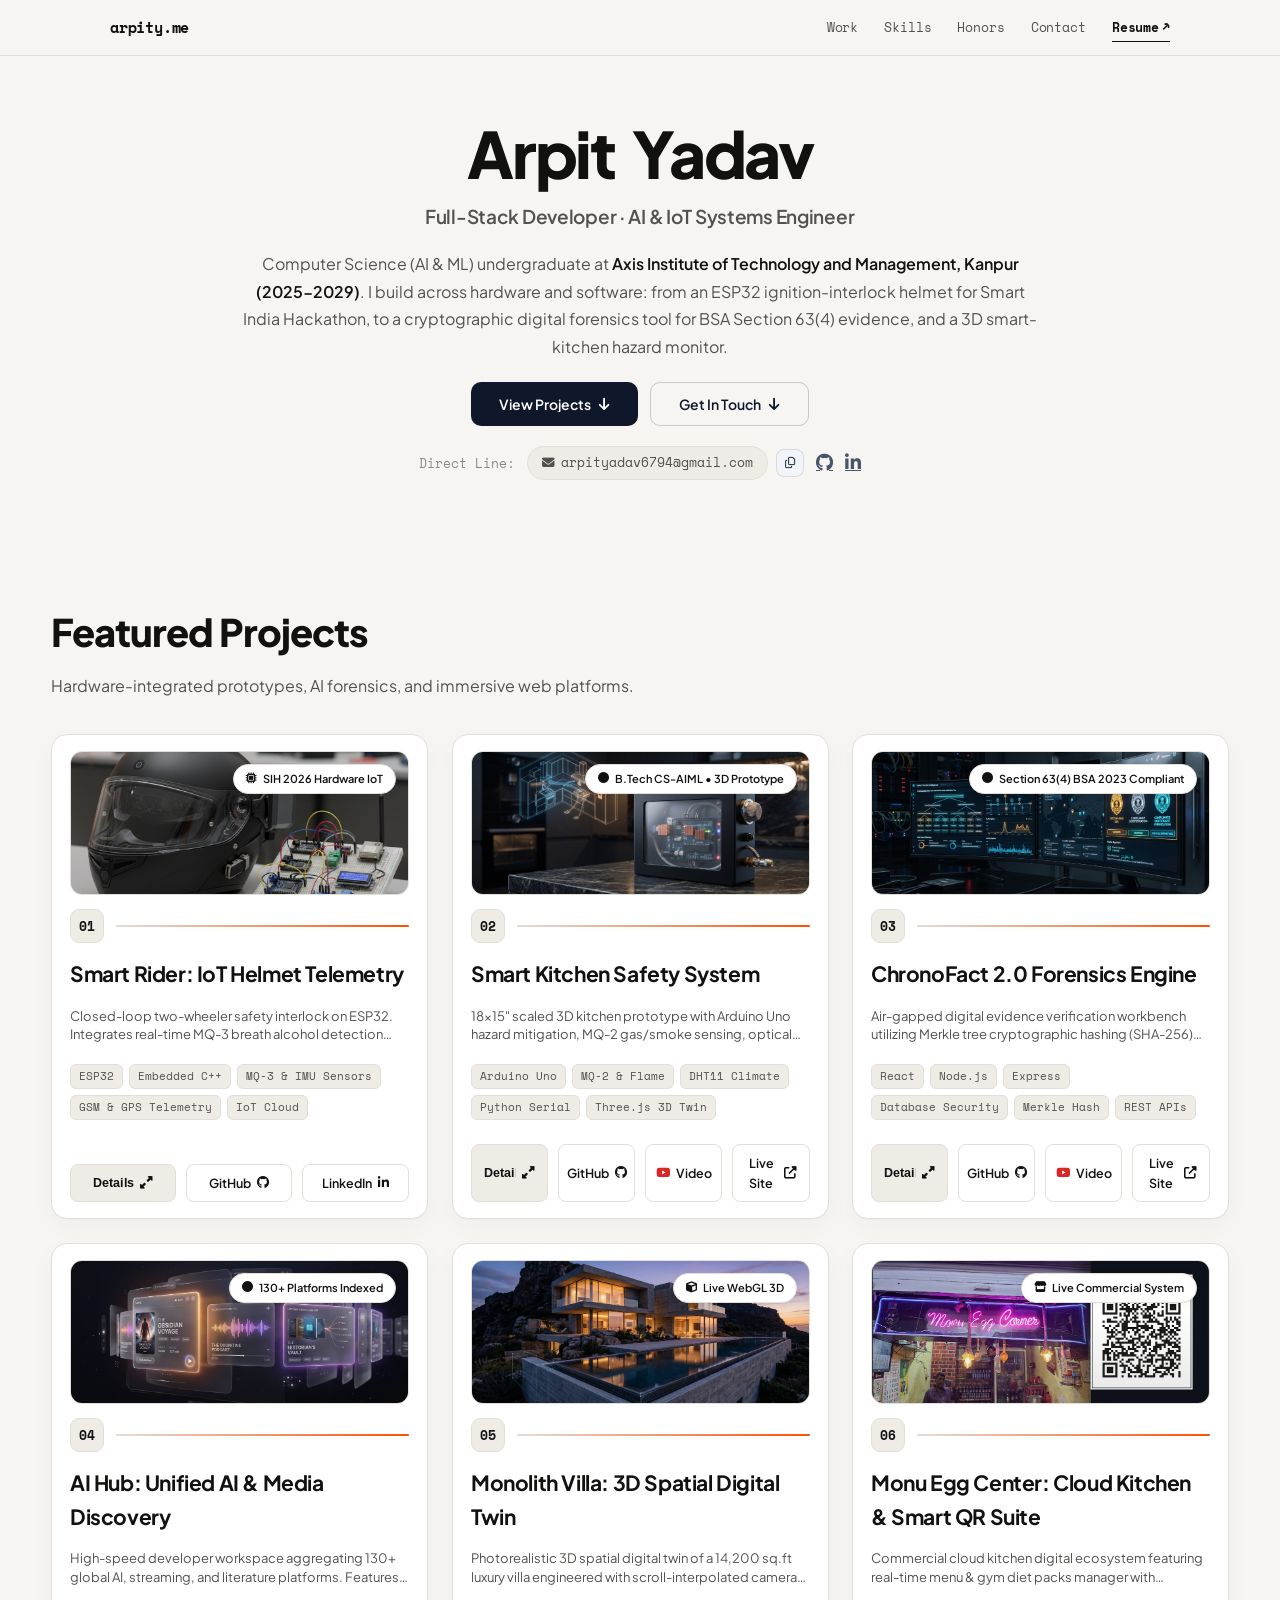
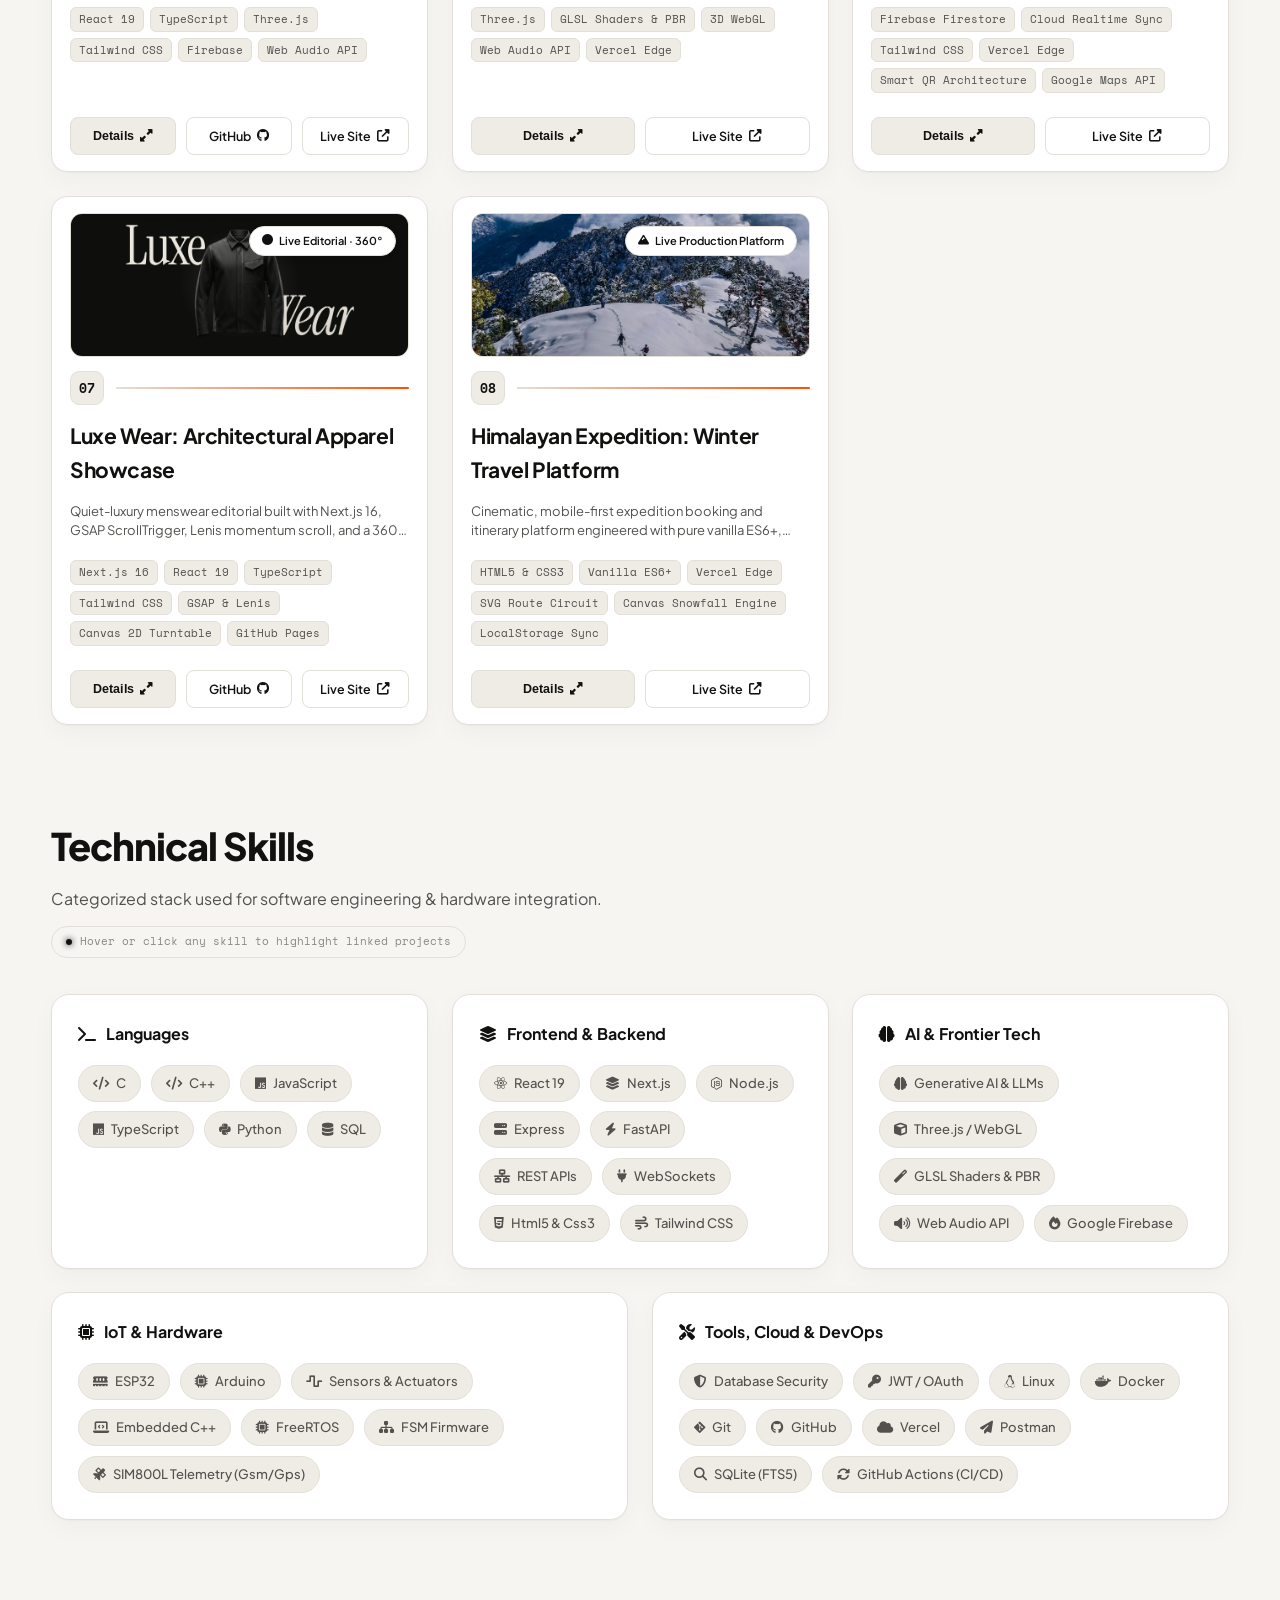
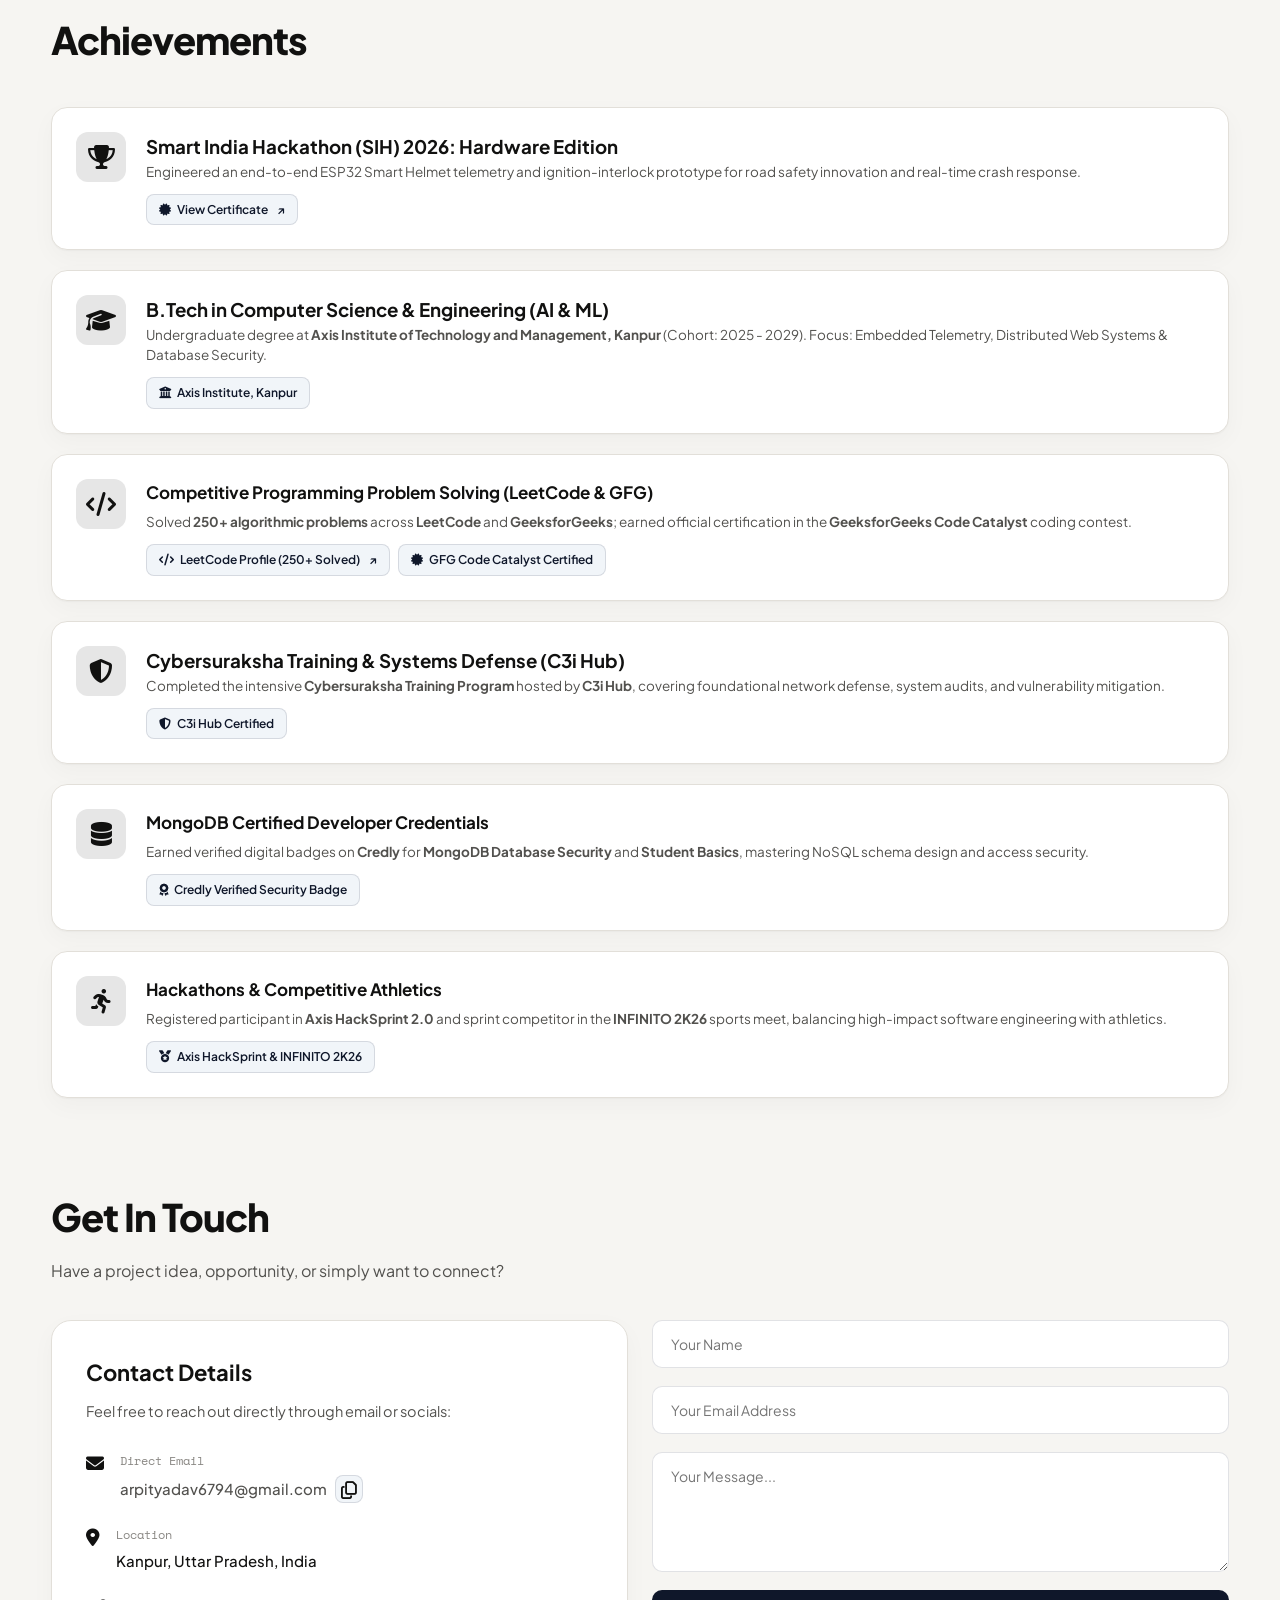
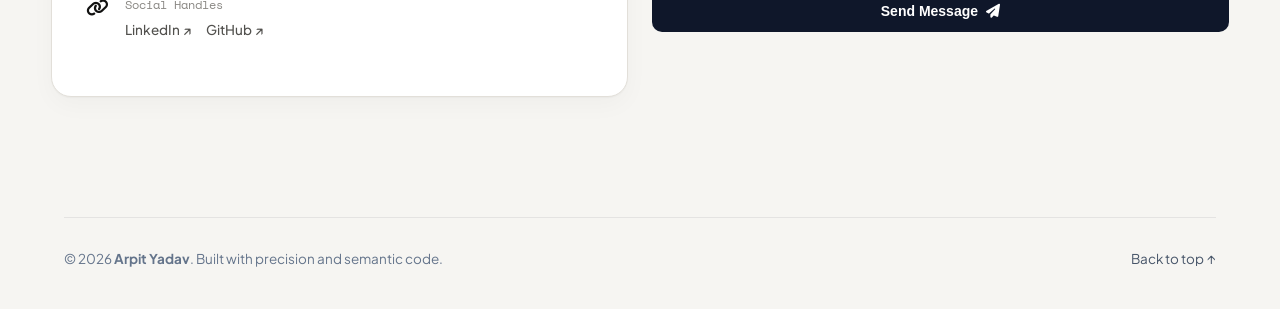
==== commit a6b6867e: "feat: add comprehensive academic and technical specifications for Smart Kitchen project" ====
--- a/index.html
+++ b/index.html
@@ -458,7 +458,7 @@
 
                 <div class="card-visual-overlay"></div>
 
-                <span class="badge live-badge visual-badge"><i class="fas fa-circle"></i> Physical Hardware + 3D Twin</span>
+                <span class="badge live-badge visual-badge"><i class="fas fa-circle"></i> B.Tech CS-AIML • 3D Prototype</span>
 
                 </div>
 
@@ -478,25 +478,25 @@
 
                 <div class="card-info-slot">
 
-                <h3 class="project-title">SAFETY-FI 96X: Autonomous Kitchen Safety</h3>
+                <h3 class="project-title">Smart Kitchen Safety System</h3>
 
                 <p class="project-summary">
 
-                Autonomous life-safety platform pairing microcontroller sensor arrays (MQ-2 hydrocarbon, optical flame, DHT11) with an interactive Three.js 3D cooktop digital twin. Automates sub-second relay solenoid shutoffs and SIM800L cellular alerts.
+                18×15" scaled 3D kitchen prototype with Arduino Uno hazard mitigation, MQ-2 gas/smoke sensing, optical flame suppression, and Three.js digital twin. Built as an AITM CS-AIML engineering project.
 
                 </p>
 
                 <div class="tech-stack-pills">
 
-                <span data-skill="arduino">Arduino / ESP32</span>
-
-                <span data-skill="threejs">Three.js</span>
+                <span data-skill="arduino">Arduino Uno</span>
+
+                <span data-skill="sensors">MQ-2 &amp; Flame</span>
+
+                <span data-skill="sensors">DHT11 Climate</span>
 
                 <span data-skill="python">Python Serial</span>
 
-                <span data-skill="websockets">WebSockets</span>
-
-                <span data-skill="sensors">Sensors</span>
+                <span>Three.js 3D Twin</span>
 
                 </div>
 
